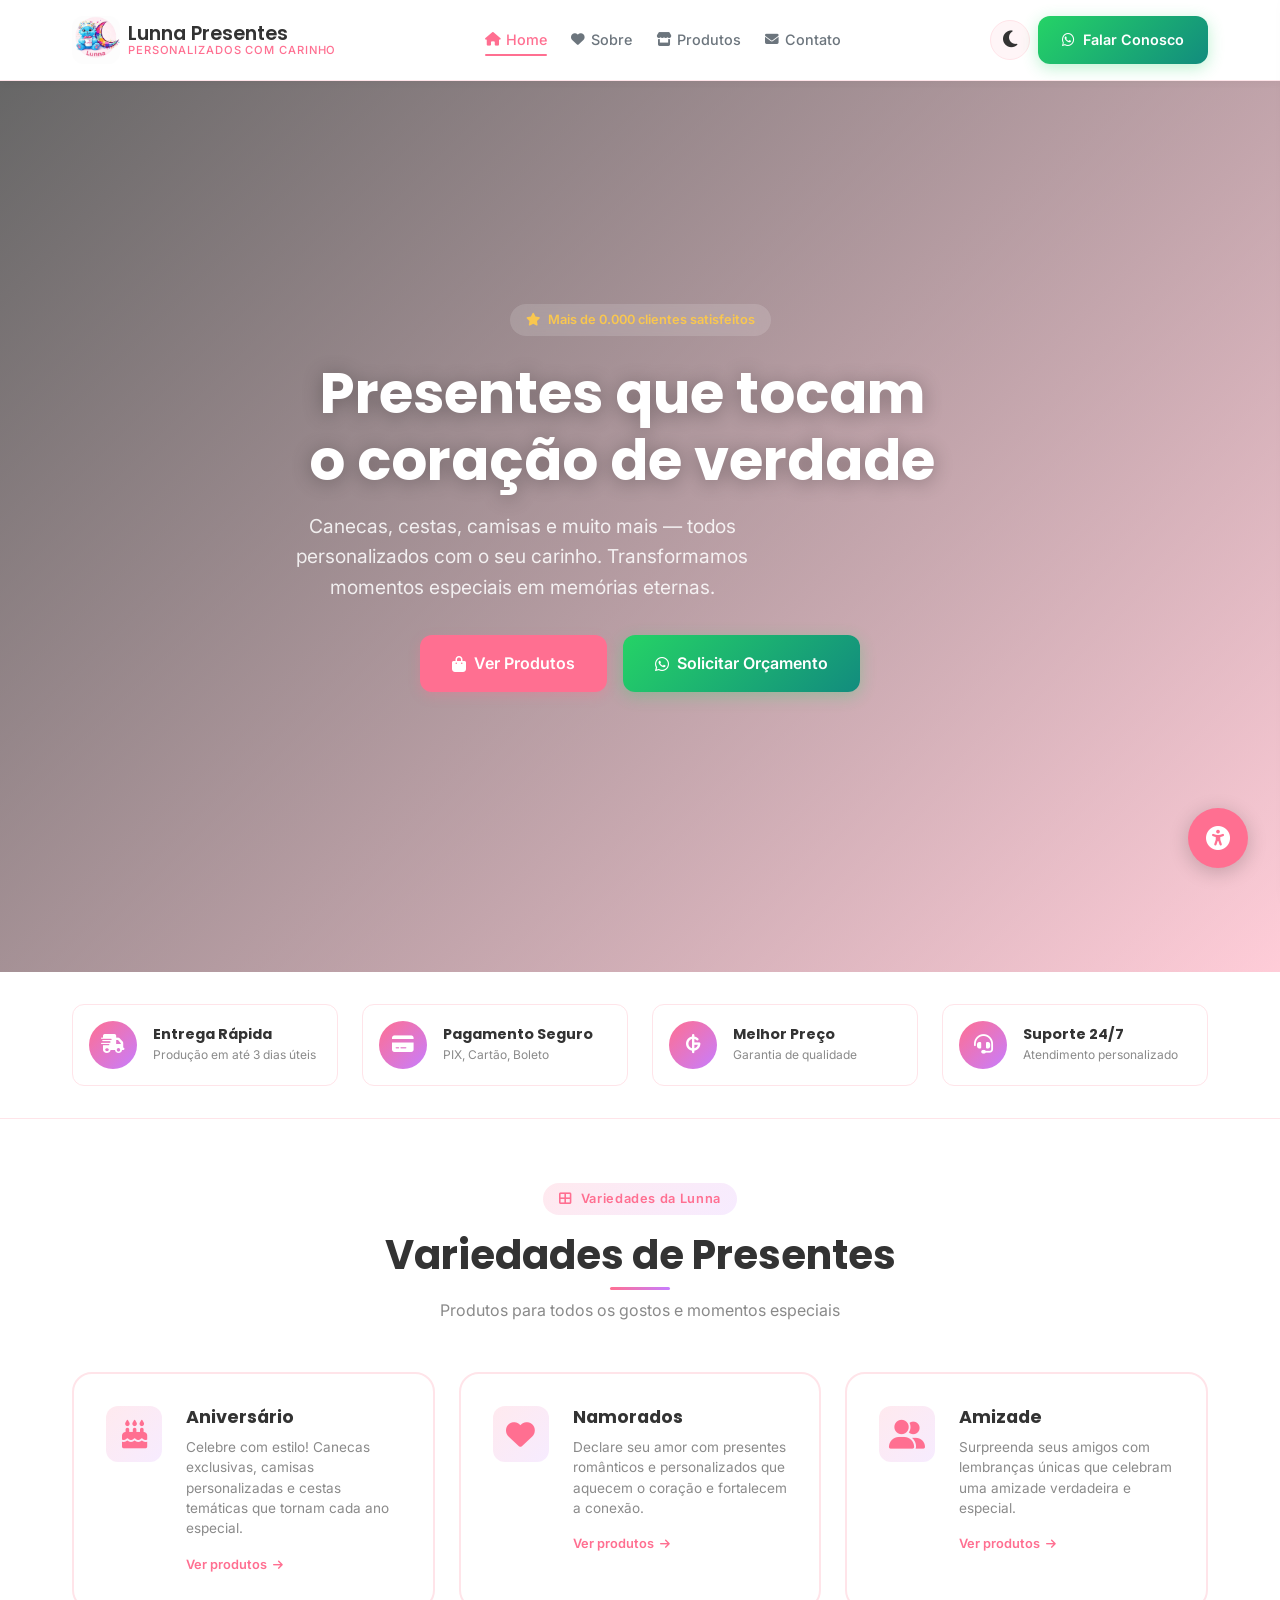
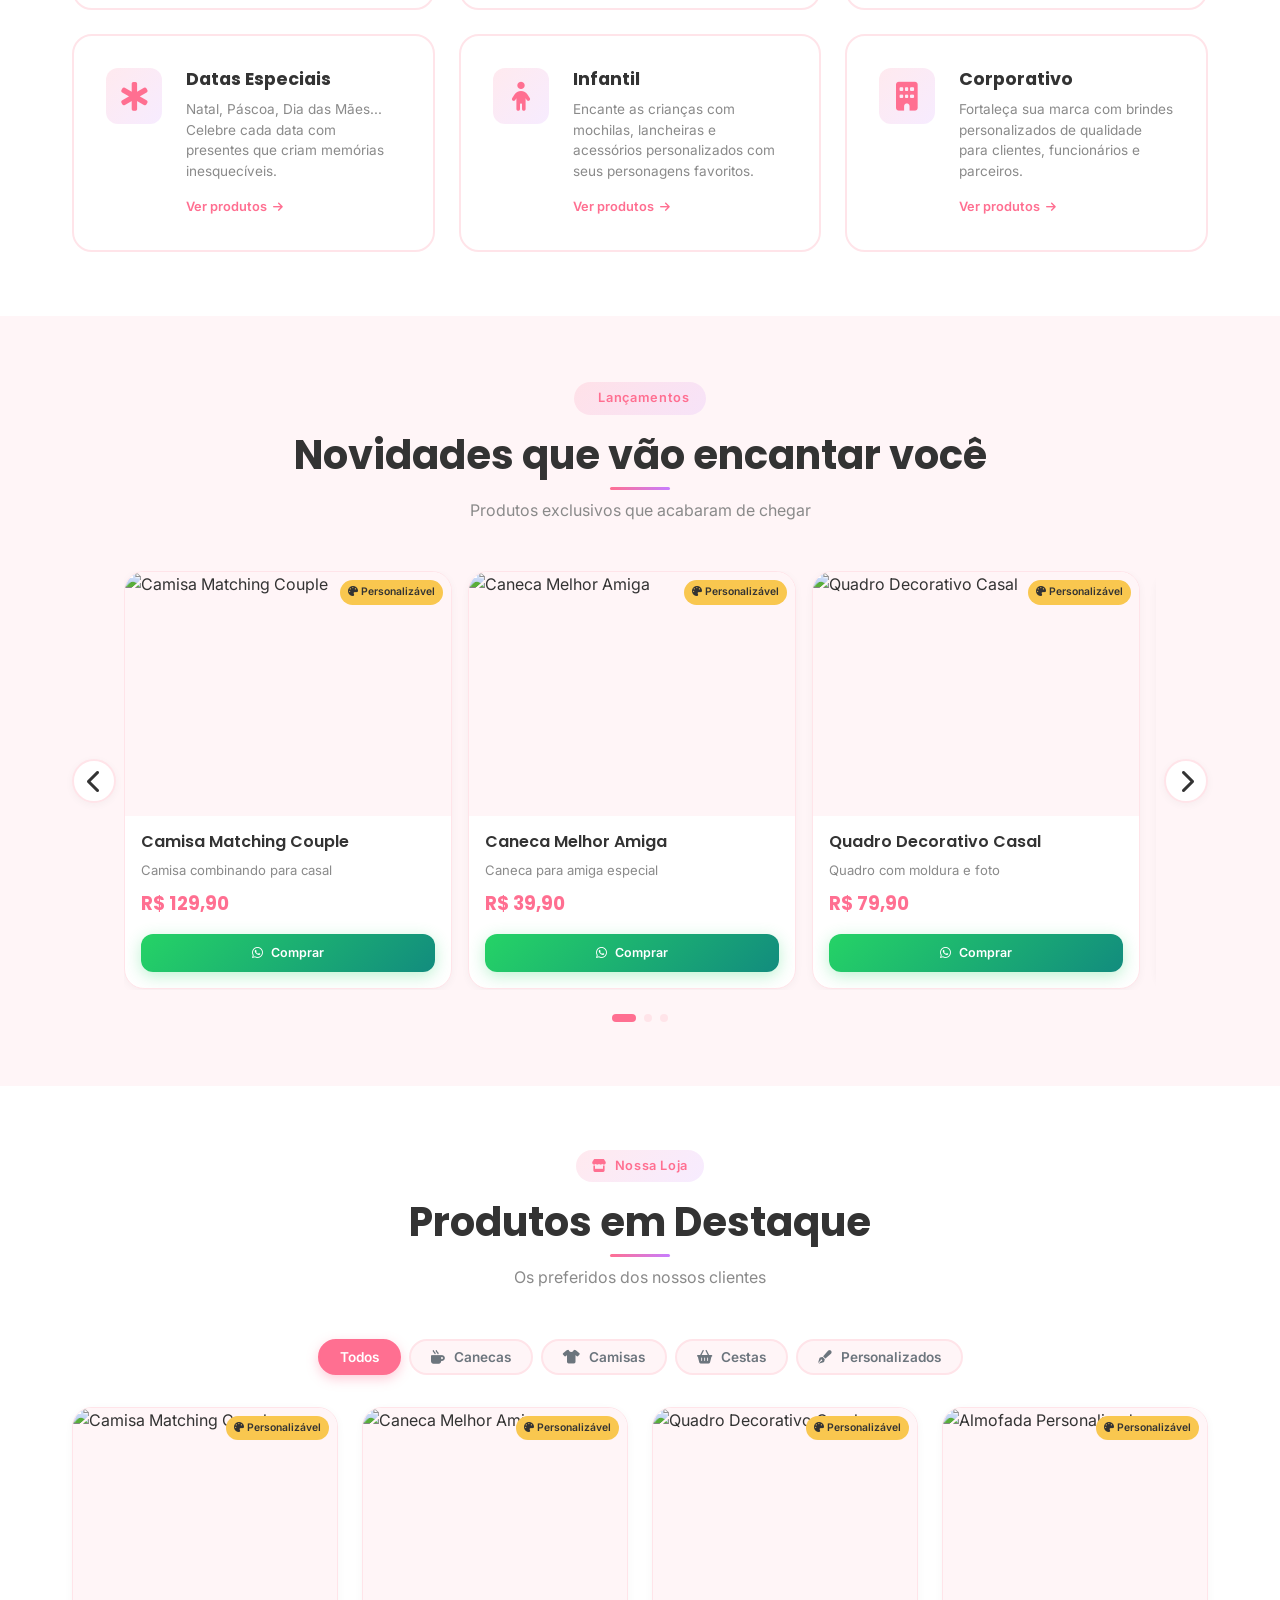
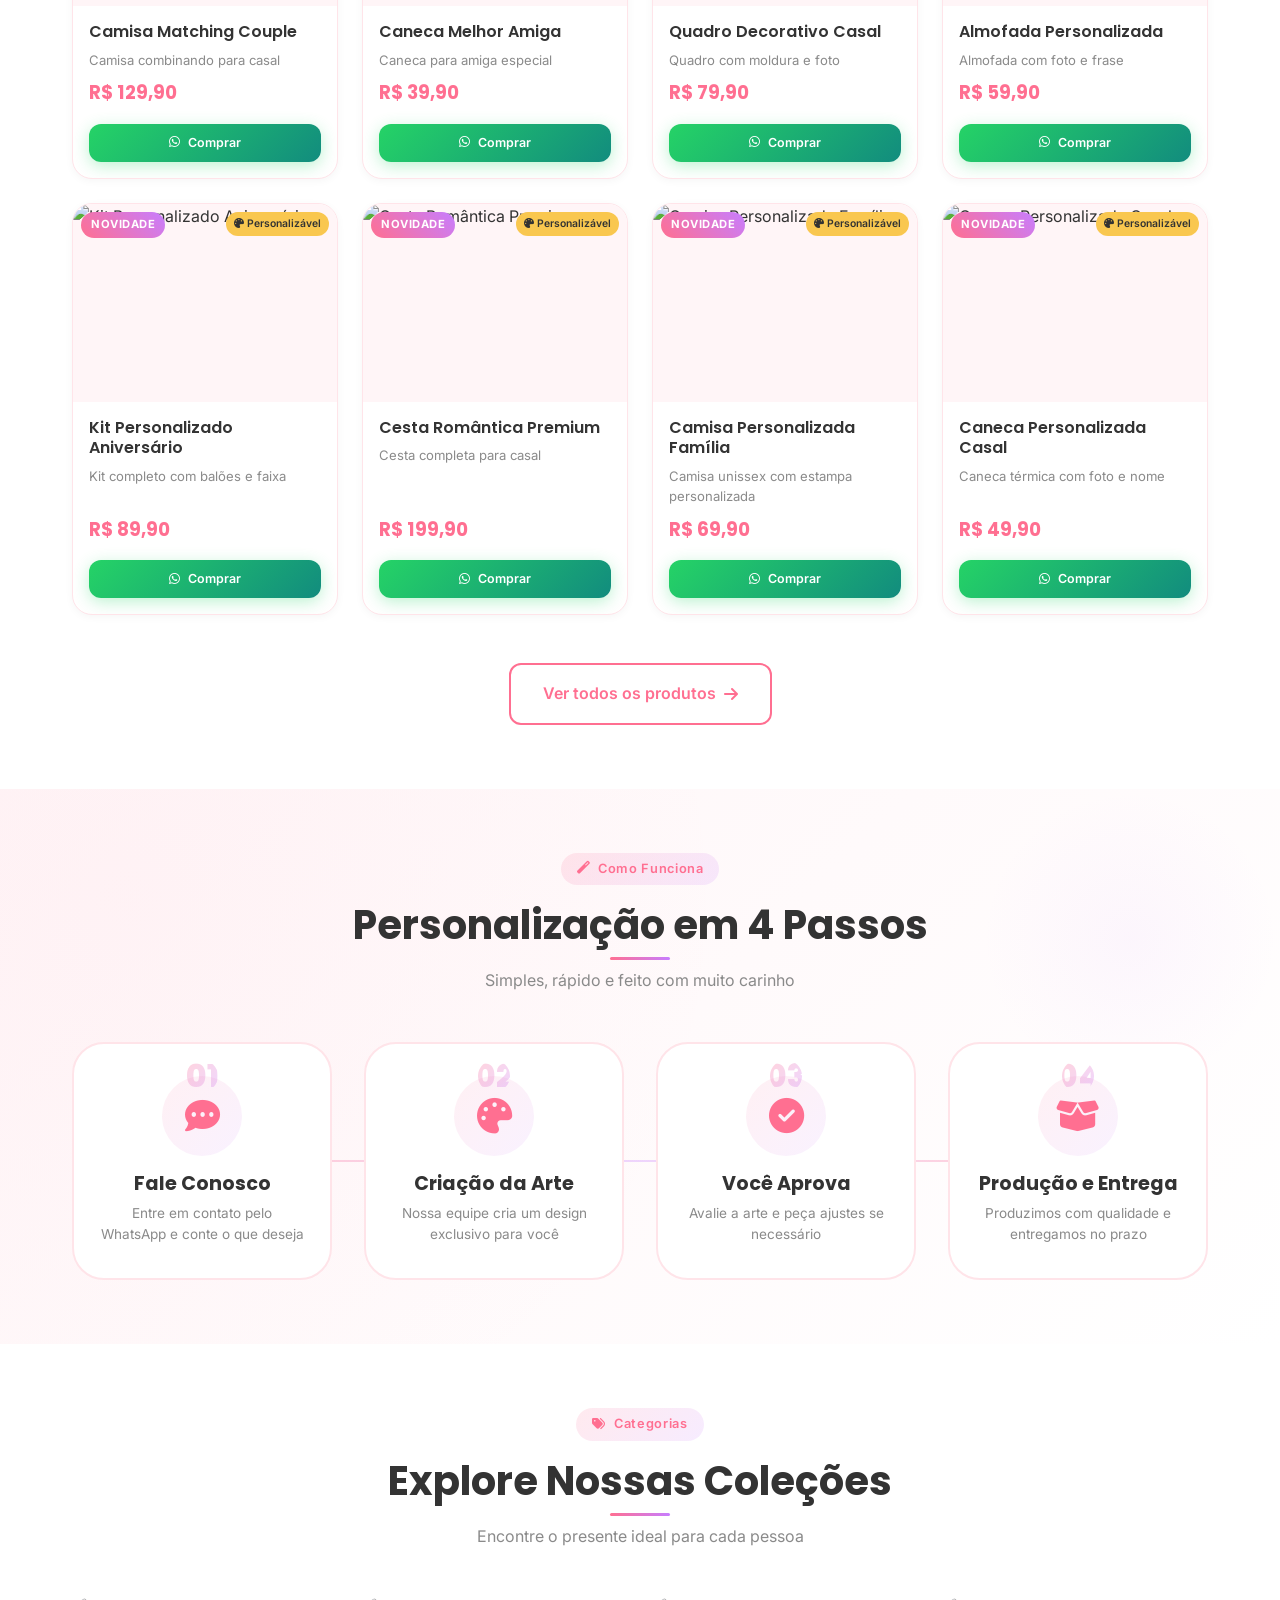
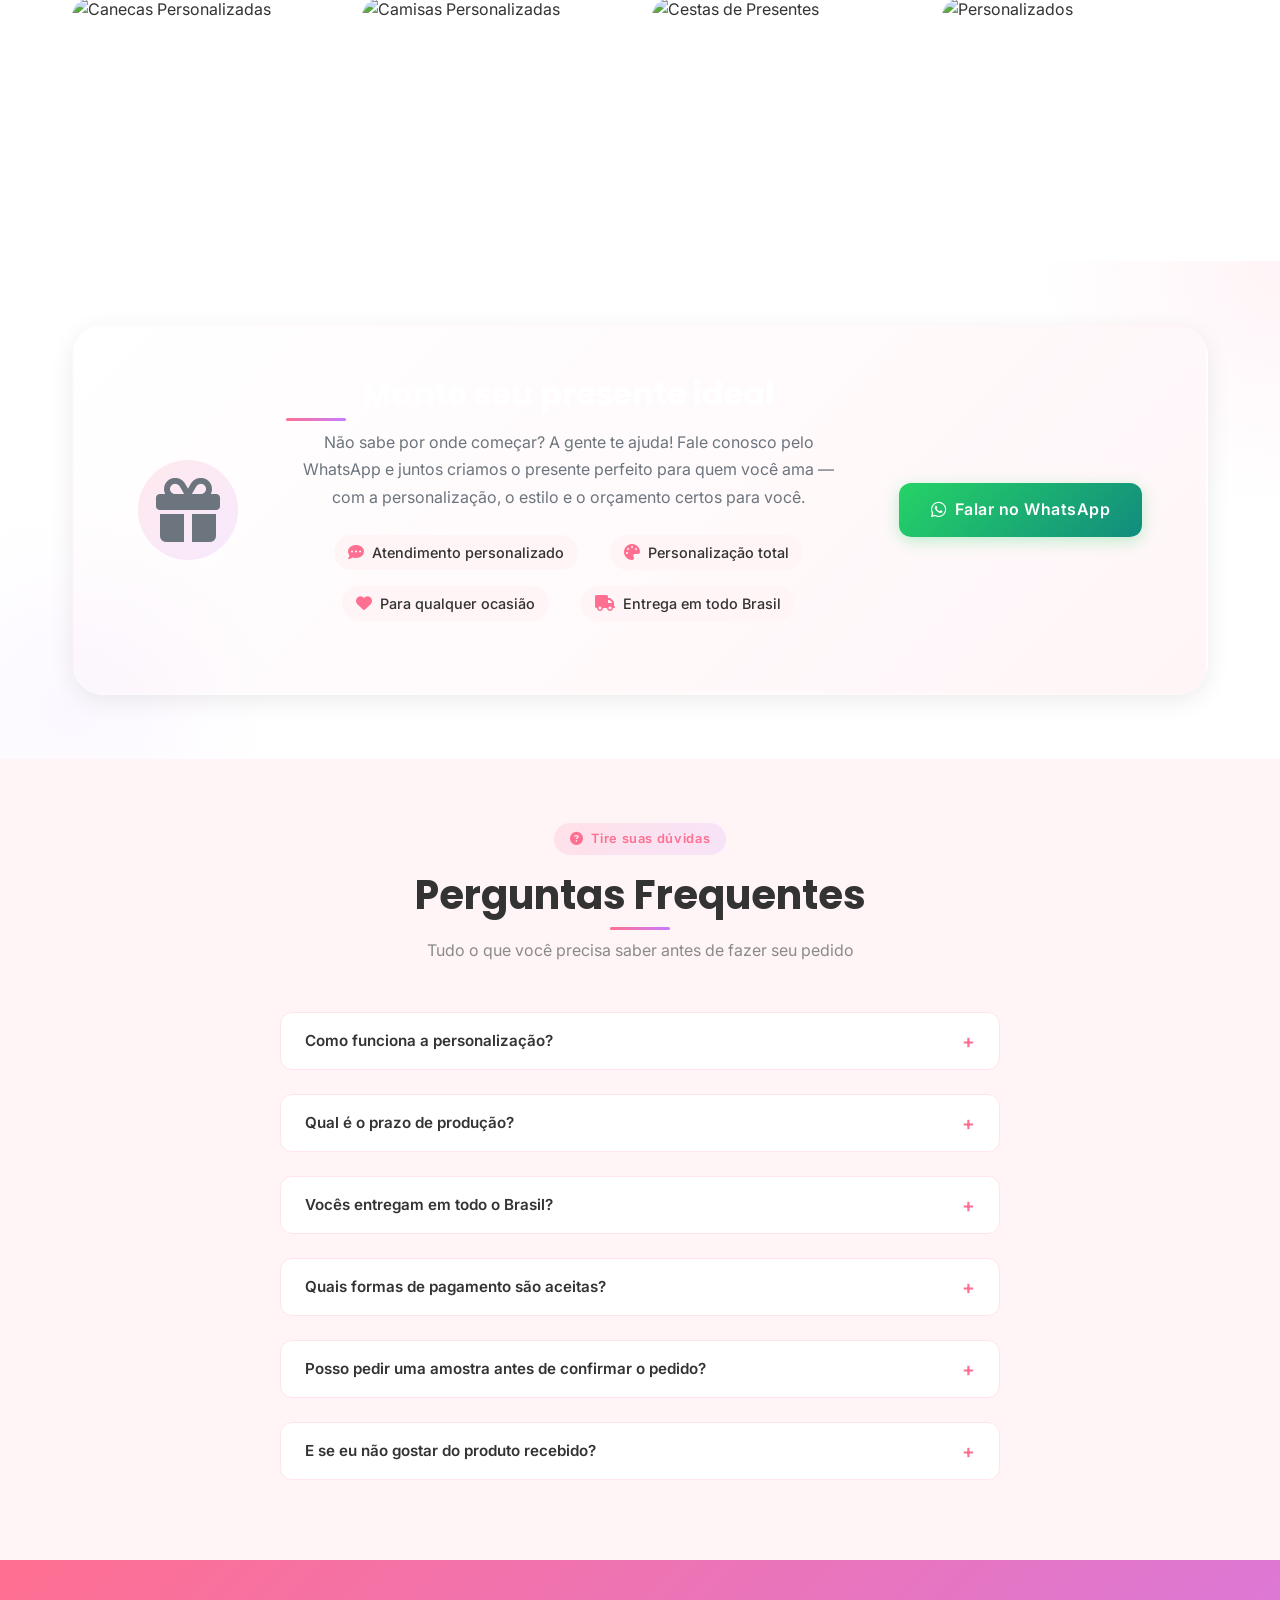
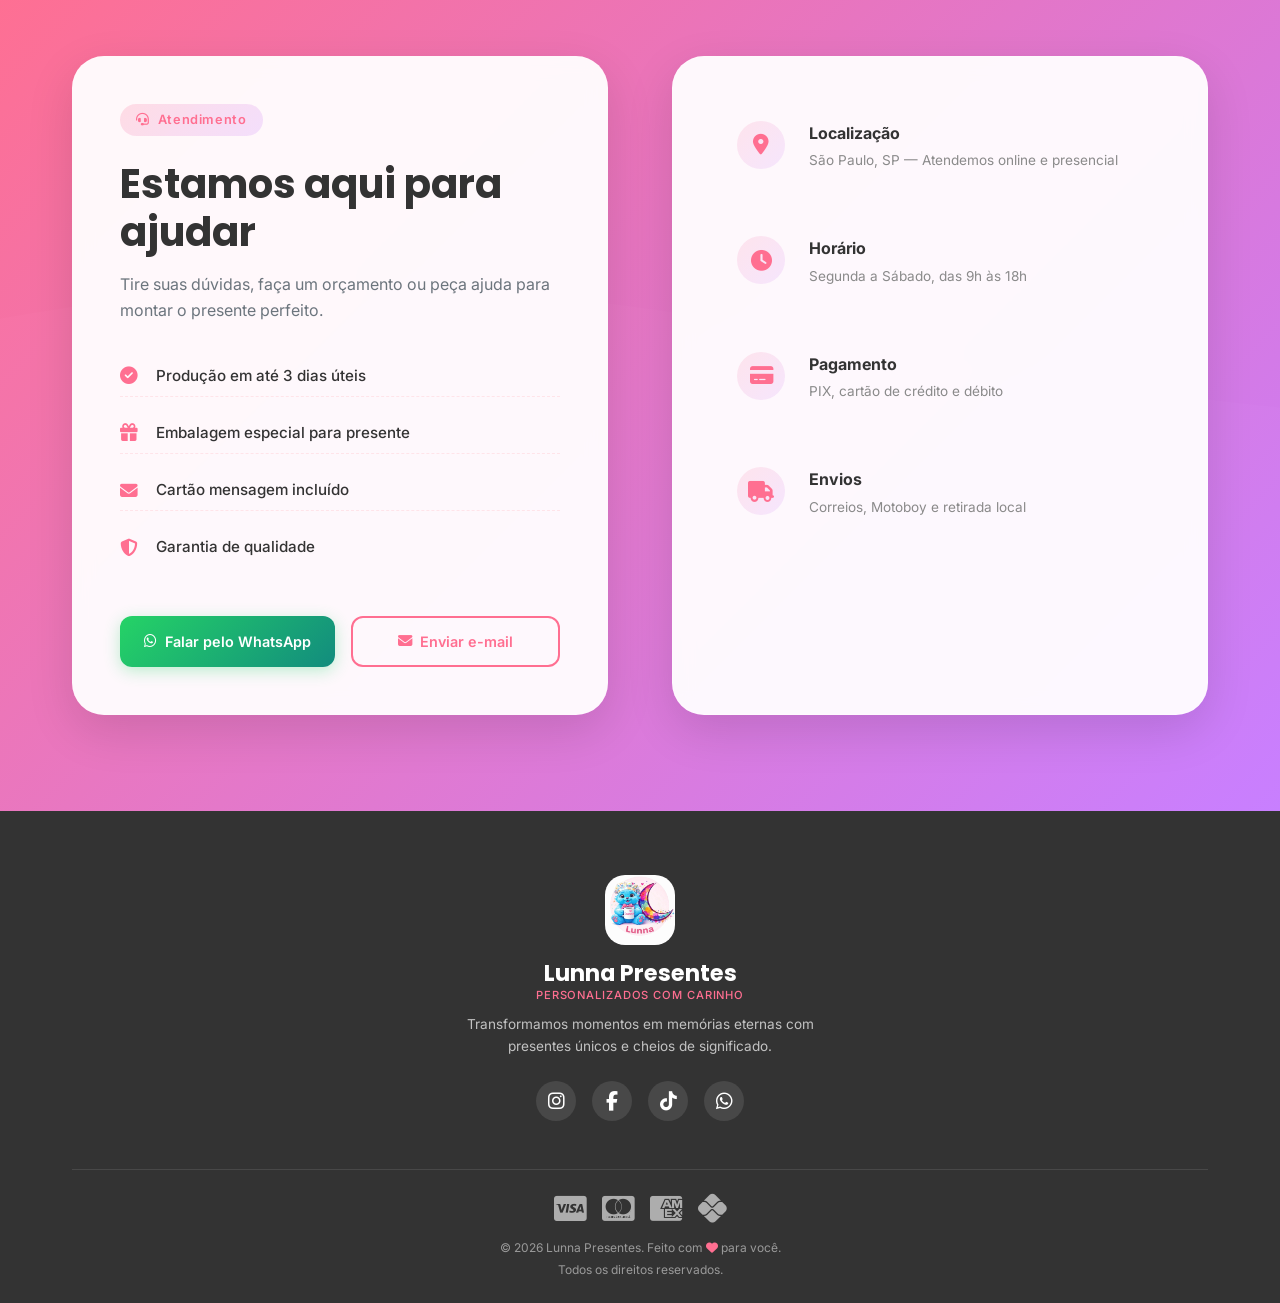
==== index.html @ 96bfe600 "Add files via upload" ====
<!DOCTYPE html>
<html lang="pt-BR">

<head>
  <meta charset="UTF-8" />
  <meta name="viewport" content="width=device-width, initial-scale=1.0" />
  <meta name="description"
    content="Lunna Presentes — Presentes personalizados únicos e especiais para cada momento da sua vida." />
  <meta name="keywords"
    content="presentes personalizados, canecas personalizadas, cestas de presentes, lembrancinhas" />
  <meta name="author" content="Lunna Presentes" />
  <title>Início | Lunna Presentes</title>

  <!-- Font Awesome -->
  <link rel="stylesheet" href="https://cdnjs.cloudflare.com/ajax/libs/font-awesome/6.5.1/css/all.min.css" />

  <!-- Google Fonts -->
  <link
    href="https://fonts.googleapis.com/css2?family=Inter:opsz,wght@14..32,300..700&family=Poppins:wght@400;500;600;700;800&family=Quicksand:wght@400;500;600;700&display=swap"
    rel="stylesheet" />

  <!-- CSS -->
  <link rel="stylesheet" href="index.css" />
  <link rel="stylesheet" href="themes/themes.css">
  <link rel="stylesheet" href="pages/home/home.css" />

  <!-- JavaScript -->
  <script src="index.js" defer></script>
  <script src="themes/themes.js" defer></script>
  <script src="data/novidades.data.js" defer></script>
  <script src="data/produtos.data.js" defer></script>
  <script src="data/configs.data.js" defer></script>
  <script src="pages/home/home.js" defer></script>

  <!-- Sistema de Acessibilidade -->
  <script src="accessibility/accessibility.js"></script>
  <link rel="stylesheet" href="accessibility/accessibility.css">

  <!-- Favicon -->
  <link rel="icon" type="image/png" href="assets/images/logo-lunna-presentes.jpg" />
</head>

<body>
  <!-- HEADER -->
  <header class="site-header" role="banner">
    <div class="header-inner">
      <a href="index.html" class="header-logo" aria-label="Lunna Presentes — página inicial">
        <div class="logo-icon" aria-hidden="true">
          <img src="assets/images/logo-lunna-presentes.jpg" alt="Lunna Presentes Logo" class="logo-img" />
        </div>
        <div class="logo-text">
          Lunna Presentes
          <span>Personalizados com carinho</span>
        </div>
      </a>

      <nav class="header-nav" role="navigation" aria-label="Menu principal">
        <a href="index.html" class="active"><i class="fas fa-home"></i> Home</a>
        <a href="pages/about/about.html"><i class="fas fa-heart"></i> Sobre</a>
        <a href="pages/products/products.html"><i class="fas fa-store"></i> Produtos</a>
        <a href="pages/contact/contact.html"><i class="fas fa-envelope"></i> Contato</a>
      </nav>

      <div class="header-actions">
        <button class="theme-toggle" aria-label="Ativar modo escuro">
          <i class="fas fa-moon"></i>
        </button>
        <a href="#" id="header-whatsapp" class="btn btn-whatsapp header-cta" target="_blank" rel="noopener"
          aria-label="Solicitar orçamento pelo WhatsApp">
          <i class="fab fa-whatsapp"></i> Falar Conosco
        </a>
        <button class="hamburger" aria-label="Abrir menu" aria-expanded="false" aria-controls="mobile-menu">
          <span></span><span></span><span></span>
        </button>
      </div>
    </div>
  </header>

  <!-- Menu mobile -->
  <nav class="mobile-menu" id="mobile-menu" aria-label="Menu mobile" role="navigation">
    <a href="index.html" data-nav><i class="fas fa-home"></i> Home</a>
    <a href="pages/about/about.html" data-nav><i class="fas fa-heart"></i> Sobre</a>
    <a href="pages/products/products.html" data-nav><i class="fas fa-store"></i> Produtos</a>
    <a href="#contato" data-nav><i class="fas fa-envelope"></i> Contato</a>
    <div class="mobile-cta">
      <a href="#" id="mobile-whatsapp" class="btn btn-whatsapp" target="_blank" rel="noopener">
        <i class="fab fa-whatsapp"></i> Solicitar Orçamento
      </a>
    </div>
  </nav>

  <div class="header-spacer"></div>

  <main>
    <!-- HERO SECTION -->
    <section class="hero" aria-label="Seção principal">
      <div class="hero-bg" aria-hidden="true"></div>
      <div class="hero-overlay" aria-hidden="true"></div>
      <div class="container hero-content">
        <div class="hero-badge animate-fadeInUp">
          <i class="fas fa-star"></i> Mais de 0.000 clientes satisfeitos
        </div>
        <h1 class="animate-fadeInUp" style="animation-delay:.15s">
          Presentes que tocam<br />o coração de verdade
        </h1>
        <p class="hero-sub animate-fadeInUp" style="animation-delay:.3s">
          Canecas, cestas, camisas e muito mais — todos personalizados com o seu carinho.
          Transformamos momentos especiais em memórias eternas.
        </p>
        <div class="hero-btns animate-fadeInUp" style="animation-delay:.45s">
          <a href="pages/products/products.html" class="btn btn-primary btn-lg" aria-label="Ver todos os produtos">
            <i class="fas fa-shopping-bag"></i> Ver Produtos
          </a>
          <a href="#" id="hero-whatsapp" class="btn btn-whatsapp btn-lg" target="_blank" rel="noopener"
            aria-label="Falar pelo WhatsApp">
            <i class="fab fa-whatsapp"></i> Solicitar Orçamento
          </a>
        </div>
    </section>

    <!-- SEÇÃO DE "DIFERENCIAIS" -->
    <section class="section-diferenciais" aria-labelledby="diferenciais-title">
      <div class="container">
        <div class="diferenciais-grid">
          <div class="diferencial-card reveal">
            <div class="diferencial-icon">
              <i class="fas fa-truck-fast"></i>
            </div>
            <div>
              <h3>Entrega Rápida</h3>
              <p>Produção em até 3 dias úteis</p>
            </div>
          </div>
          <div class="diferencial-card reveal">
            <div class="diferencial-icon">
              <i class="fas fa-credit-card"></i>
            </div>
            <div>
              <h3>Pagamento Seguro</h3>
              <p>PIX, Cartão, Boleto</p>
            </div>
          </div>
          <div class="diferencial-card reveal">
            <div class="diferencial-icon">
              <i class="fas fa-guarani-sign"></i>
            </div>
            <div>
              <h3>Melhor Preço</h3>
              <p>Garantia de qualidade</p>
            </div>
          </div>
          <div class="diferencial-card reveal">
            <div class="diferencial-icon">
              <i class="fas fa-headset"></i>
            </div>
            <div>
              <h3>Suporte 24/7</h3>
              <p>Atendimento personalizado</p>
            </div>
          </div>
        </div>
      </div>
    </section>

    <!-- SEÇÃO DE "VARIEDADES" -->
    <section class="section-variedades" aria-labelledby="variedades-title">
      <div class="container">
        <div class="section-header reveal">
          <span class="section-badge"><i class="fas fa-th-large"></i> Variedades da Lunna</span>
          <h2 class="section-title" id="variedades-title">Variedades de Presentes</h2>
          <p class="section-subtitle">Produtos para todos os gostos e momentos especiais</p>
        </div>

        <div class="variedades-grid reveal">
          <a href="pages/products/products.html?cat=aniversario" class="variedade-card"
            aria-label="Presentes de Aniversário">
            <div class="variedade-icon"><i class="fas fa-birthday-cake"></i></div>
            <div class="variedade-content">
              <h3 class="variedade-title">Aniversário</h3>
              <p class="variedade-desc">Celebre com estilo! Canecas exclusivas, camisas personalizadas e cestas
                temáticas que tornam cada ano especial.</p>
              <span class="variedade-link">Ver produtos <i class="fas fa-arrow-right"></i></span>
            </div>
          </a>

          <a href="pages/products/products.html?cat=namorados" class="variedade-card" aria-label="Dia dos Namorados">
            <div class="variedade-icon"><i class="fas fa-heart"></i></div>
            <div class="variedade-content">
              <h3 class="variedade-title">Namorados</h3>
              <p class="variedade-desc">Declare seu amor com presentes românticos e personalizados que aquecem o coração
                e fortalecem a conexão.</p>
              <span class="variedade-link">Ver produtos <i class="fas fa-arrow-right"></i></span>
            </div>
          </a>

          <a href="pages/products/products.html?cat=amizade" class="variedade-card" aria-label="Presentes para Amizade">
            <div class="variedade-icon"><i class="fas fa-user-friends"></i></div>
            <div class="variedade-content">
              <h3 class="variedade-title">Amizade</h3>
              <p class="variedade-desc">Surpreenda seus amigos com lembranças únicas que celebram uma amizade verdadeira
                e especial.</p>
              <span class="variedade-link">Ver produtos <i class="fas fa-arrow-right"></i></span>
            </div>
          </a>

          <a href="pages/products/products.html?cat=datas" class="variedade-card" aria-label="Datas Especiais">
            <div class="variedade-icon"><i class="fas fa-star-of-life"></i></div>
            <div class="variedade-content">
              <h3 class="variedade-title">Datas Especiais</h3>
              <p class="variedade-desc">Natal, Páscoa, Dia das Mães... Celebre cada data com presentes que criam
                memórias inesquecíveis.</p>
              <span class="variedade-link">Ver produtos <i class="fas fa-arrow-right"></i></span>
            </div>
          </a>

          <a href="pages/products/products.html?cat=infantil" class="variedade-card" aria-label="Presentes Infantis">
            <div class="variedade-icon"><i class="fas fa-child"></i></div>
            <div class="variedade-content">
              <h3 class="variedade-title">Infantil</h3>
              <p class="variedade-desc">Encante as crianças com mochilas, lancheiras e acessórios personalizados com
                seus personagens favoritos.</p>
              <span class="variedade-link">Ver produtos <i class="fas fa-arrow-right"></i></span>
            </div>
          </a>

          <a href="pages/products/products.html?cat=empresarial" class="variedade-card"
            aria-label="Presentes Corporativos">
            <div class="variedade-icon"><i class="fas fa-building"></i></div>
            <div class="variedade-content">
              <h3 class="variedade-title">Corporativo</h3>
              <p class="variedade-desc">Fortaleça sua marca com brindes personalizados de qualidade para clientes,
                funcionários e parceiros.</p>
              <span class="variedade-link">Ver produtos <i class="fas fa-arrow-right"></i></span>
            </div>
          </a>
        </div>
      </div>
    </section>

    <!-- SEÇÃO DE "NOVIDADES" -->
    <section class="section-novidades" aria-labelledby="novidades-title">
      <div class="container">
        <div class="section-header reveal">
          <span class="section-badge"><i class="fas fa-sparkle"></i> Lançamentos</span>
          <h2 class="section-title" id="novidades-title">Novidades que vão encantar você</h2>
          <p class="section-subtitle">Produtos exclusivos que acabaram de chegar</p>
        </div>

        <div class="carousel-wrapper" role="region" aria-label="Carrossel de novidades">
          <button class="carousel-btn carousel-prev" id="carousel-prev" aria-label="Produto anterior">
            <i class="fas fa-chevron-left"></i>
          </button>
          <div class="carousel-track-wrapper">
            <div class="carousel-track" id="carousel-track" role="list"></div>
          </div>
          <button class="carousel-btn carousel-next" id="carousel-next" aria-label="Próximo produto">
            <i class="fas fa-chevron-right"></i>
          </button>
        </div>

        <div class="carousel-dots" id="carousel-dots" role="tablist" aria-label="Indicadores do carrossel"></div>
      </div>
    </section>

    <!-- SEÇÃO DE "VITRINE" -->
    <section class="section-vitrine" id="vitrine" aria-labelledby="vitrine-title">
      <div class="container">
        <div class="section-header reveal">
          <span class="section-badge"><i class="fas fa-store"></i> Nossa Loja</span>
          <h2 class="section-title" id="vitrine-title">Produtos em Destaque</h2>
          <p class="section-subtitle">Os preferidos dos nossos clientes</p>
        </div>

        <div class="vitrine-filters reveal" role="group" aria-label="Filtrar por categoria">
          <button class="filter-btn active" data-category="all">Todos</button>
          <button class="filter-btn" data-category="canecas"><i class="fas fa-mug-hot"></i> Canecas</button>
          <button class="filter-btn" data-category="camisas"><i class="fas fa-tshirt"></i> Camisas</button>
          <button class="filter-btn" data-category="cestas"><i class="fas fa-basket-shopping"></i> Cestas</button>
          <button class="filter-btn" data-category="personalizados"><i class="fas fa-pen-fancy"></i>
            Personalizados</button>
        </div>

        <div class="products-grid" id="vitrine-grid" aria-live="polite" aria-label="Produtos"></div>

        <div class="vitrine-cta reveal">
          <a href="pages/products/products.html" class="btn btn-outline btn-lg">
            Ver todos os produtos <i class="fas fa-arrow-right"></i>
          </a>
        </div>
      </div>
    </section>

    <!-- SEÇÃO DE "PROCESSO DE PERSONALIZAÇÃO" -->
    <section class="section-processo" aria-labelledby="processo-title">
      <div class="container">
        <div class="section-header reveal">
          <span class="section-badge"><i class="fas fa-magic"></i> Como Funciona</span>
          <h2 class="section-title" id="processo-title">Personalização em 4 Passos</h2>
          <p class="section-subtitle">Simples, rápido e feito com muito carinho</p>
        </div>

        <div class="processo-grid">
          <div class="processo-card reveal">
            <div class="processo-number">01</div>
            <div class="processo-icon"><i class="fas fa-comment-dots"></i></div>
            <h3>Fale Conosco</h3>
            <p>Entre em contato pelo WhatsApp e conte o que deseja</p>
          </div>
          <div class="processo-card reveal">
            <div class="processo-number">02</div>
            <div class="processo-icon"><i class="fas fa-palette"></i></div>
            <h3>Criação da Arte</h3>
            <p>Nossa equipe cria um design exclusivo para você</p>
          </div>
          <div class="processo-card reveal">
            <div class="processo-number">03</div>
            <div class="processo-icon"><i class="fas fa-check-circle"></i></div>
            <h3>Você Aprova</h3>
            <p>Avalie a arte e peça ajustes se necessário</p>
          </div>
          <div class="processo-card reveal">
            <div class="processo-number">04</div>
            <div class="processo-icon"><i class="fas fa-box-open"></i></div>
            <h3>Produção e Entrega</h3>
            <p>Produzimos com qualidade e entregamos no prazo</p>
          </div>
        </div>
      </div>
    </section>

    <!-- SEÇÃO DE "NOSSAS COLEÇÕES" -->
    <section class="section-categorias" aria-labelledby="categorias-title">
      <div class="container">
        <div class="section-header">
          <span class="section-badge"><i class="fas fa-tags"></i> Categorias</span>
          <h2 class="section-title" id="categorias-title">Explore Nossas Coleções</h2>
          <p class="section-subtitle">Encontre o presente ideal para cada pessoa</p>
        </div>

        <div class="categorias-grid">
          <div class="categoria-card" data-category="canecas">
            <div class="categoria-image">
              <img src="https://images.unsplash.com/photo-1514228742587-6b1558fcca3d?w=400&q=80"
                alt="Canecas Personalizadas" loading="lazy" />
            </div>
            <div class="categoria-overlay">
              <i class="fas fa-mug-hot"></i>
              <h3>Canecas</h3>
              <a href="pages/products/products.html?cat=canecas" class="btn btn-sm btn-outline">Ver Coleção</a>
            </div>
          </div>

          <div class="categoria-card" data-category="camisas">
            <div class="categoria-image">
              <img src="https://images.unsplash.com/photo-1620799140408-edc6dcb6d633?w=400&q=80"
                alt="Camisas Personalizadas" loading="lazy" />
            </div>
            <div class="categoria-overlay">
              <i class="fas fa-tshirt"></i>
              <h3>Camisas</h3>
              <a href="pages/products/products.html?cat=camisas" class="btn btn-sm btn-outline">Ver Coleção</a>
            </div>
          </div>

          <div class="categoria-card" data-category="cestas">
            <div class="categoria-image">
              <img src="https://images.unsplash.com/photo-1549465220-1a8b9238cd48?w=400&q=80" alt="Cestas de Presentes"
                loading="lazy" />
            </div>
            <div class="categoria-overlay">
              <i class="fas fa-basket-shopping"></i>
              <h3>Cestas</h3>
              <a href="pages/products/products.html?cat=cestas" class="btn btn-sm btn-outline">Ver Coleção</a>
            </div>
          </div>

          <div class="categoria-card" data-category="personalizados">
            <div class="categoria-image">
              <img src="https://images.unsplash.com/photo-1606787366850-de6330128bfc?w=400&q=80" alt="Personalizados"
                loading="lazy" />
            </div>
            <div class="categoria-overlay">
              <i class="fas fa-pen-fancy"></i>
              <h3>Personalizados</h3>
              <a href="pages/products/products.html?cat=personalizados" class="btn btn-sm btn-outline">Ver Coleção</a>
            </div>
          </div>
        </div>
      </div>
    </section>

    <!-- SEÇÃO "MONTE SEU PRESENTE" -->
    <section class="section-monte" aria-labelledby="monte-title">
      <div class="container">
        <div class="monte-box reveal">
          <div class="monte-icon" aria-hidden="true">
            <i class="fas fa-gift"></i>
          </div>
          <div class="monte-text">
            <h2 id="monte-title">Monte seu presente ideal</h2>
            <p>Não sabe por onde começar? A gente te ajuda! Fale conosco pelo WhatsApp e juntos criamos o presente
              perfeito para quem você ama — com a personalização, o estilo e o orçamento certos para você.</p>
            <ul class="monte-lista">
              <li><i class="fas fa-comment-dots"></i> Atendimento personalizado</li>
              <li><i class="fas fa-palette"></i> Personalização total</li>
              <li><i class="fas fa-heart"></i> Para qualquer ocasião</li>
              <li><i class="fas fa-truck"></i> Entrega em todo Brasil</li>
            </ul>
          </div>
          <a href="#" id="monte-whatsapp" class="btn btn-whatsapp btn-lg" target="_blank" rel="noopener"
            aria-label="Montar presente pelo WhatsApp">
            <i class="fab fa-whatsapp"></i> Falar no WhatsApp
          </a>
        </div>
      </div>
    </section>

    <!-- SEÇÃO DE "FAQ" -->
    <section class="section-faq" aria-labelledby="faq-title">
      <div class="container">
        <div class="section-header reveal">
          <span class="section-badge"><i class="fas fa-question-circle"></i> Tire suas dúvidas</span>
          <h2 class="section-title" id="faq-title">Perguntas Frequentes</h2>
          <p class="section-subtitle">Tudo o que você precisa saber antes de fazer seu pedido</p>
        </div>

        <div class="faq-list reveal" id="faq-list" role="list"></div>
      </div>
    </section>

    <!-- SEÇÃO DE "CONTATO" -->
    <section class="section-contato" id="contato" aria-labelledby="contato-title">
      <div class="container">
        <div class="contato-grid">
          <div class="contato-info reveal">
            <span class="section-badge"><i class="fas fa-headset"></i> Atendimento</span>
            <h2 id="contato-title">Estamos aqui para ajudar</h2>
            <p>Tire suas dúvidas, faça um orçamento ou peça ajuda para montar o presente perfeito.</p>
            <ul class="contato-list">
              <li><i class="fas fa-check-circle"></i> Produção em até 3 dias úteis</li>
              <li><i class="fas fa-gift"></i> Embalagem especial para presente</li>
              <li><i class="fas fa-envelope"></i> Cartão mensagem incluído</li>
              <li><i class="fas fa-shield-alt"></i> Garantia de qualidade</li>
            </ul>
            <div class="contato-actions">
              <a href="#" id="contato-whatsapp" class="btn btn-whatsapp" target="_blank" rel="noopener"
                aria-label="Falar pelo WhatsApp">
                <i class="fab fa-whatsapp"></i> Falar pelo WhatsApp
              </a>
              <a href="#" class="btn btn-outline">
                <i class="fas fa-envelope"></i> Enviar e-mail
              </a>
            </div>
          </div>
          <div class="contato-card reveal">
            <div class="contato-destaques">
              <div class="destaque-item">
                <span class="destaque-icon" aria-hidden="true"><i class="fas fa-map-marker-alt"></i></span>
                <div>
                  <strong>Localização</strong>
                  <p>São Paulo, SP — Atendemos online e presencial</p>
                </div>
              </div>
              <div class="destaque-item">
                <span class="destaque-icon" aria-hidden="true"><i class="fas fa-clock"></i></span>
                <div>
                  <strong>Horário</strong>
                  <p>Segunda a Sábado, das 9h às 18h</p>
                </div>
              </div>
              <div class="destaque-item">
                <span class="destaque-icon" aria-hidden="true"><i class="fas fa-credit-card"></i></span>
                <div>
                  <strong>Pagamento</strong>
                  <p>PIX, cartão de crédito e débito</p>
                </div>
              </div>
              <div class="destaque-item">
                <span class="destaque-icon" aria-hidden="true"><i class="fas fa-truck"></i></span>
                <div>
                  <strong>Envios</strong>
                  <p>Correios, Motoboy e retirada local</p>
                </div>
              </div>
            </div>
          </div>
        </div>
      </div>
    </section>

  </main>

  <!-- FOOTER -->
  <footer class="site-footer" role="contentinfo">
    <div class="container">
      <div class="footer-grid">
        <div class="footer-brand">
          <div class="logo-text" style="margin-bottom: 12px;">
            <div class="footer-logo">
              <img src="assets/images/logo-lunna-presentes.jpg" alt="Lunna Presentes" class="logo-img" />
            </div>
            Lunna Presentes
            <span>Personalizados com carinho</span>
          </div>
          <p>Transformamos momentos em memórias eternas com presentes únicos e cheios de significado.</p>
          <div class="footer-social">
            <a href="#" class="social-btn" aria-label="Instagram"><i class="fab fa-instagram"></i></a>
            <a href="#" class="social-btn" aria-label="Facebook"><i class="fab fa-facebook-f"></i></a>
            <a href="#" class="social-btn" aria-label="TikTok"><i class="fab fa-tiktok"></i></a>
            <a href="#" id="footer-whatsapp" class="social-btn" target="_blank" rel="noopener" aria-label="WhatsApp">
              <i class="fab fa-whatsapp"></i>
            </a>
          </div>
        </div>
      </div>

      <div class="footer-bottom">
        <div class="footer-payment">
          <i class="fab fa-cc-visa"></i>
          <i class="fab fa-cc-mastercard"></i>
          <i class="fab fa-cc-amex"></i>
          <i class="fab fa-pix"></i>
        </div>
        <div class="footer-copyright">
          <p>&copy; <span id="currentYear"></span> Lunna Presentes. Feito com <i class="fas fa-heart"></i> para você.
          </p>
          <p>Todos os direitos reservados.</p>
        </div>
      </div>
    </div>
  </footer>

  <!-- Botão de Acessibilidade -->
  <button id="accessibility-toggle" class="accessibility-toggle"
    aria-label="Abrir painel de configurações de acessibilidade" aria-expanded="false"
    aria-controls="accessibility-panel">
    <i class="fas fa-universal-access" aria-hidden="true"></i>
    <span class="sr-only">Acessibilidade</span>
  </button>

  <!-- Painel de Acessibilidade -->
  <aside id="accessibility-panel" class="accessibility-panel" aria-label="Painel de Configurações de Acessibilidade"
    aria-hidden="true" role="dialog">

    <div class="panel-header">
      <div class="panel-title">
        <i class="fas fa-universal-access" aria-hidden="true"></i>
        <h2>Acessibilidade</h2>
      </div>
      <button id="close-panel" class="close-panel" aria-label="Fechar painel">
        <i class="fas fa-times" aria-hidden="true"></i>
      </button>
    </div>

    <div class="panel-content">
      <!-- Seção: Tamanho da Fonte -->
      <section class="accessibility-section">
        <h3 class="section-title">
          <i class="fas fa-font" aria-hidden="true"></i>
          Tamanho da Fonte
        </h3>
        <div class="font-controls">
          <button id="decrease-font" class="accessibility-btn" aria-label="Diminuir fonte">
            <i class="fas fa-minus"></i><span>A-</span>
          </button>
          <div class="font-display" id="current-font-size">100%</div>
          <button id="increase-font" class="accessibility-btn" aria-label="Aumentar fonte">
            <i class="fas fa-plus"></i><span>A+</span>
          </button>
          <button id="reset-font" class="accessibility-btn reset-btn">
            <i class="fas fa-undo"></i><span>Padrão</span>
          </button>
        </div>
      </section>

      <!-- Seção: Contraste -->
      <section class="accessibility-section">
        <h3 class="section-title">
          <i class="fas fa-adjust"></i>
          Contraste
        </h3>
        <button id="toggle-contrast" class="accessibility-btn contrast-btn" aria-pressed="false">
          <i class="fas fa-circle"></i><span>Alto Contraste</span>
        </button>
      </section>

      <!-- Seção: Modo de Visão -->
      <section class="accessibility-section">
        <h3 class="section-title">
          <i class="fas fa-eye"></i>
          Modo de Visão
        </h3>
        <div class="vision-buttons">
          <button id="colorblind-mode" class="accessibility-btn vision-btn" aria-pressed="false">
            <i class="fas fa-eye"></i><span>Visão Normal</span>
          </button>
          <button id="reduced-motion" class="accessibility-btn vision-btn" aria-pressed="false">
            <i class="fas fa-running"></i><span>Reduzir Animações</span>
          </button>
        </div>
        <div class="vision-info" style="margin-top: 0.5rem; font-size: 0.8rem; color: var(--text-light);">
          <small>Clique para alternar entre modos: Normal → Deuteranopia → Protanopia → Tritanopia
            →
            Acromatopsia</small>
        </div>
      </section>

      <!-- Seção: Leitura -->
      <section class="accessibility-section">
        <h3 class="section-title">
          <i class="fas fa-book-reader"></i>
          Leitura
        </h3>
        <button id="highlight-links" class="accessibility-btn" aria-pressed="false">
          <i class="fas fa-link"></i><span>Destacar Links</span>
        </button>
      </section>

      <!-- Seção: Navegação -->
      <section class="accessibility-section">
        <h3 class="section-title">
          <i class="fas fa-mouse-pointer"></i>
          Navegação
        </h3>
        <button id="focus-helper" class="accessibility-btn" aria-pressed="false">
          <i class="fas fa-crosshairs"></i><span>Foco Aumentado</span>
        </button>
      </section>

      <!-- Seção: Ajuda -->
      <section class="accessibility-section">
        <h3 class="section-title">
          <i class="fas fa-life-ring"></i>
          Ajuda
        </h3>
        <button id="keyboard-shortcuts" class="accessibility-btn">
          <i class="fas fa-keyboard"></i><span>Atalhos</span>
        </button>
        <button id="reset-all" class="accessibility-btn reset-all-btn">
          <i class="fas fa-redo"></i><span>Restaurar Padrões</span>
        </button>
      </section>
    </div>

    <div class="panel-footer">
      <div class="status-indicator">
        <i class="fas fa-check-circle"></i>
        <span id="status-message">Configurações aplicadas</span>
      </div>
      <div class="panel-info">
        <small>Configurações salvas automaticamente</small>
      </div>
    </div>
  </aside>

  <!-- Overlay do Painel -->
  <div id="panel-overlay" class="panel-overlay" aria-hidden="true"></div>

  <!-- Modal de Atalhos -->
  <div id="shortcuts-modal" class="accessibility-modal" aria-hidden="true" role="dialog">
    <div class="modal-content">
      <div class="modal-header">
        <h3>Atalhos de Teclado</h3>
        <button id="close-shortcuts" class="close-modal" aria-label="Fechar">
          <i class="fas fa-times"></i>
        </button>
      </div>
      <div class="modal-body">
        <div class="shortcuts-list">
          <div class="shortcut-item"><kbd>Alt</kbd> + <kbd>A</kbd> <span>Abrir/Fechar
              painel</span>
          </div>
          <div class="shortcut-item"><kbd>Alt</kbd> + <kbd>+</kbd> <span>Aumentar fonte</span>
          </div>
          <div class="shortcut-item"><kbd>Alt</kbd> + <kbd>-</kbd> <span>Diminuir fonte</span>
          </div>
          <div class="shortcut-item"><kbd>Alt</kbd> + <kbd>C</kbd> <span>Alto contraste</span>
          </div>
          <div class="shortcut-item"><kbd>Alt</kbd> + <kbd>D</kbd> <span>Modo daltônico</span>
          </div>
          <div class="shortcut-item"><kbd>Alt</kbd> + <kbd>R</kbd> <span>Reduzir animações</span>
          </div>
          <div class="shortcut-item"><kbd>Tab</kbd> <span>Navegar entre elementos</span></div>
          <div class="shortcut-item"><kbd>Esc</kbd> <span>Fechar painéis</span></div>
        </div>
      </div>
    </div>
  </div>

</body>

</html>
---- index.css ----
/* ===== Fontes Google ===== */
@import url('https://fonts.googleapis.com/css2?family=Inter:opsz,wght@14..32,300..700&family=Poppins:wght@400;500;600;700;800&family=Quicksand:wght@400;500;600;700&display=swap');

/* ===== VARIÁVEIS GLOBAIS ===== */
:root {
  /* Cores principais */
  --primary: #ff6f91;
  --primary-dark: #e55a7a;
  --highlight: #c77dff;
  --accent: #ffd166;
  
  /* Tempo claro */
  --bg: #ffffff;
  --bg-soft: #f8f9fa;
  --bg-card: #ffffff;
  --text-dark: #1a1a2e;
  --text-light: #4a4a6a;
  --text-muted: #6c6c8a;
  --border: #e9ecef;
  
  /* Espaçamentos */
  --space-1: 0.5rem;
  --space-2: 1rem;
  --space-3: 1.5rem;
  --space-4: 2rem;
  --space-5: 3rem;
  --space-6: 4rem;
  --space-7: 5rem;
  
  /* Bordas */
  --radius-sm: 8px;
  --radius-md: 12px;
  --radius-lg: 16px;
  --radius-xl: 24px;
  --radius-full: 9999px;
  
  /* Sombras */
  --shadow-sm: 0 2px 8px rgba(0, 0, 0, 0.05);
  --shadow-md: 0 4px 16px rgba(0, 0, 0, 0.08);
  --shadow-lg: 0 8px 32px rgba(0, 0, 0, 0.12);
  
  /* Transições */
  --transition: 0.3s ease;
  
  /* Layout */
  --max-width: 1280px;
  
  /* Fontes */
  --font-body: 'Inter', sans-serif;
  --font-display: 'Poppins', sans-serif;
  --font-alt: 'Quicksand', sans-serif;
}

[data-theme="dark"] {
  --bg: #0f0f1a;
  --bg-soft: #1a1a2e;
  --bg-card: #1a1a2e;
  --text-dark: #ffffff;
  --text-light: #c4c4e0;
  --text-muted: #8a8aaa;
  --border: #2a2a3e;
}

/* ===== RESET E BASE ===== */
*, *::before, *::after {
  box-sizing: border-box;
  margin: 0;
  padding: 0;
}

html {
  scroll-behavior: smooth;
  font-size: 16px;
}

body {
  font-family: var(--font-body);
  background-color: var(--bg);
  color: var(--text-dark);
  line-height: 1.6;
  transition: background-color var(--transition), color var(--transition);
  overflow-x: hidden;
}

img {
  max-width: 100%;
  height: auto;
  display: block;
}

a {
  color: inherit;
  text-decoration: none;
}

button {
  cursor: pointer;
  border: none;
  background: none;
  font-family: inherit;
}

ul, ol {
  list-style: none;
}

/* ===== TIPOGRAFIA ===== */
h1, h2, h3 {
  font-family: var(--font-display);
  line-height: 1.2;
  color: var(--text-dark);
  font-weight: 700;
}

h1 { font-size: clamp(2rem, 5vw, 3.5rem); }
h2 { font-size: clamp(1.5rem, 3.5vw, 2.5rem); }
h3 { font-size: clamp(1.1rem, 2vw, 1.4rem); }
p  { font-size: 1rem; color: var(--text-light); }

/* ===== LAYOUT UTILITÁRIOS ===== */
.container {
  width: 100%;
  max-width: var(--max-width);
  margin: 0 auto;
  padding: 0 var(--space-2);
}

@media (min-width: 768px) {
  .container { padding: 0 var(--space-4); }
}

section {
  padding: var(--space-6) 0;
}

/* ===== BOTÕES ===== */
.btn {
  display: inline-flex;
  align-items: center;
  justify-content: center;
  gap: var(--space-1);
  padding: 12px 24px;
  border-radius: var(--radius-md);
  font-family: var(--font-body);
  font-size: 0.9rem;
  font-weight: 600;
  transition: all var(--transition);
  cursor: pointer;
  white-space: nowrap;
  text-decoration: none;
}

.btn-primary {
  background: var(--primary);
  color: white;
  box-shadow: 0 4px 12px rgba(255, 111, 145, 0.3);
}

.btn-primary:hover {
  transform: scale(1.02);
  background: #ff5a82;
  box-shadow: 0 6px 16px rgba(255, 111, 145, 0.4);
}

.btn-outline {
  background: transparent;
  color: var(--primary);
  border: 2px solid var(--primary);
}

.btn-outline:hover {
  background: var(--primary);
  color: #fff;
  transform: translateY(-2px);
}

.btn-whatsapp {
  background: linear-gradient(135deg, #25D366, #128C7E);
  color: #fff;
  box-shadow: 0 4px 16px rgba(37, 211, 102, 0.3);
}

.btn-whatsapp:hover {
  transform: translateY(-2px);
  box-shadow: 0 8px 24px rgba(37, 211, 102, 0.4);
}

.btn-sm {
  padding: 8px 16px;
  font-size: 0.8rem;
}

.btn-lg {
  padding: 16px 32px;
  font-size: 1rem;
}

/* ===== HEADER E MENU MOBILE ===== */
.site-header {
  position: fixed;
  top: 0;
  left: 0;
  right: 0;
  z-index: 1000;
  background: var(--bg);
  border-bottom: 1px solid var(--border);
  box-shadow: var(--shadow-sm);
  transition: background var(--transition), box-shadow var(--transition);
}

.site-header.scrolled {
  box-shadow: var(--shadow-md);
}

.header-inner {
  display: flex;
  align-items: center;
  justify-content: space-between;
  gap: var(--space-2);
  padding: var(--space-2) var(--space-2);
  max-width: var(--max-width);
  margin: 0 auto;
}

@media (min-width: 768px) {
  .header-inner { padding: var(--space-2) var(--space-4); }
}

/* Logo */
.header-logo {
  display: flex;
  align-items: center;
  gap: var(--space-1);
  flex-shrink: 0;
}

.logo-icon {
  width: 48px;
  height: 48px;
  background: none;
  border-radius: var(--radius-md);
  display: flex;
  align-items: center;
  justify-content: center;
  overflow: hidden;
}

.logo-img {
  width: 100%;
  height: 100%;
  object-fit: contain;
}

.logo-text {
  font-family: var(--font-display);
  font-size: 1.2rem;
  color: var(--text-dark);
  line-height: 1.1;
  font-weight: 600;
}

.logo-text span {
  display: block;
  font-size: 0.7rem;
  color: var(--primary);
  font-family: var(--font-body);
  font-weight: 500;
  letter-spacing: 0.08em;
  text-transform: uppercase;
}

/* Navegação Desktop */
.header-nav {
  display: none;
}

@media (min-width: 1024px) {
  .header-nav {
    display: flex;
    align-items: center;
    gap: var(--space-3);
  }
}

.header-nav a {
  font-size: 0.9rem;
  color: var(--text-light);
  font-weight: 500;
  position: relative;
  transition: color var(--transition);
  display: inline-flex;
  align-items: center;
  gap: 6px;
}

.header-nav a i {
  font-size: 0.85rem;
}

.header-nav a::after {
  content: '';
  position: absolute;
  bottom: -4px;
  left: 0;
  width: 0;
  height: 2px;
  background: var(--primary);
  transition: width var(--transition);
  border-radius: var(--radius-full);
}

.header-nav a:hover,
.header-nav a.active {
  color: var(--primary);
}

.header-nav a:hover::after,
.header-nav a.active::after {
  width: 100%;
}

/* Ações do Header */
.header-actions {
  display: flex;
  align-items: center;
  gap: var(--space-1);
}

.theme-toggle {
  width: 40px;
  height: 40px;
  border-radius: var(--radius-full);
  background: var(--bg-soft);
  border: 1px solid var(--border);
  display: flex;
  align-items: center;
  justify-content: center;
  transition: all var(--transition);
  flex-shrink: 0;
}

.theme-toggle i {
  font-size: 1.2rem;
  color: var(--text-dark);
  transition: all var(--transition);
}

.theme-toggle:hover {
  background: var(--primary);
  border-color: var(--primary);
}

.theme-toggle:hover i {
  color: white;
  transform: rotate(15deg);
}

/* Botão Hamburguer */
.hamburger {
  display: flex;
  flex-direction: column;
  justify-content: center;
  gap: 5px;
  width: 40px;
  height: 40px;
  padding: var(--space-1);
  border-radius: var(--radius-sm);
  background: var(--bg-soft);
  border: 1px solid var(--border);
  transition: all var(--transition);
}

.hamburger span {
  display: block;
  width: 100%;
  height: 2px;
  background: var(--text-dark);
  border-radius: 2px;
  transition: all var(--transition);
}

.hamburger.open span:nth-child(1) {
  transform: translateY(7px) rotate(45deg);
}
.hamburger.open span:nth-child(2) {
  opacity: 0;
}
.hamburger.open span:nth-child(3) {
  transform: translateY(-7px) rotate(-45deg);
}

@media (min-width: 1024px) {
  .hamburger { display: none; }
}

/* CTA Header */
.header-cta {
  display: none;
}

@media (min-width: 768px) {
  .header-cta { display: inline-flex; }
}

/* Menu Mobile */
.mobile-menu {
  position: fixed;
  top: 72px;
  left: 0;
  right: 0;
  bottom: 0;
  background: var(--bg);
  z-index: 999;
  padding: var(--space-4);
  display: flex;
  flex-direction: column;
  gap: var(--space-2);
  transform: translateX(100%);
  transition: transform 0.35s cubic-bezier(0.4, 0, 0.2, 1);
  overflow-y: auto;
}

.mobile-menu.open {
  transform: translateX(0);
}

.mobile-menu a {
  font-size: 1.2rem;
  font-family: var(--font-display);
  color: var(--text-dark);
  padding: var(--space-2) 0;
  border-bottom: 1px solid var(--border);
  display: flex;
  align-items: center;
  gap: var(--space-2);
  transition: color var(--transition);
}

.mobile-menu a i {
  width: 24px;
  font-size: 1.1rem;
  color: var(--primary);
}

.mobile-menu a:hover {
  color: var(--primary);
}

.mobile-menu .mobile-cta {
  margin-top: var(--space-3);
  text-align: center;
}

.header-spacer {
  height: 72px;
}

/* Logo Responsiva */
@media (max-width: 768px) {
  .logo-icon {
    width: 40px;
    height: 40px;
  }
  .logo-text {
    font-size: 1rem;
  }
  .logo-text span {
    font-size: 0.6rem;
  }
}

@media (max-width: 480px) {
  .logo-icon {
    width: 36px;
    height: 36px;
  }
  .logo-text {
    font-size: 0.9rem;
  }
  .logo-text span {
    font-size: 0.55rem;
  }
}

/* ===== FOOTER ===== */
.site-footer {
  background: var(--text-dark);
  color: #fff;
  padding: var(--space-6) 0 var(--space-3);
}

[data-theme="dark"] .site-footer {
  background: #0f0f1a;
}

.footer-grid {
  display: flex;
  flex-direction: column;
  align-items: center;
  justify-content: center;
  margin-bottom: var(--space-5);
  gap: var(--space-4);
}

.footer-brand {
  text-align: center;
  max-width: 100%;
}

.footer-logo {
  display: flex;
  justify-content: center;
  margin-bottom: 12px;
}

.footer-logo .logo-img {
  width: 70px;
  height: 70px;
  object-fit: contain;
  border-radius: var(--radius-lg);
}

.footer-brand .logo-text {
  font-family: var(--font-display);
  font-size: 1.4rem;
  font-weight: 700;
  color: #fff;
  display: flex;
  flex-direction: column;
  align-items: center;
  gap: 4px;
  margin-bottom: var(--space-2);
}

.footer-brand .logo-text span {
  display: block;
  font-size: 0.7rem;
  color: var(--primary);
  font-family: var(--font-body);
  font-weight: 500;
  letter-spacing: 0.08em;
  text-transform: uppercase;
}

.footer-brand p {
  color: rgba(255, 255, 255, 0.7);
  font-size: 0.85rem;
  line-height: 1.6;
  max-width: 400px;
  margin: 12px auto var(--space-3) auto;
}

.footer-social {
  display: flex;
  gap: var(--space-2);
  flex-wrap: wrap;
  justify-content: center;
}

.social-btn {
  width: 40px;
  height: 40px;
  border-radius: var(--radius-full);
  background: rgba(255, 255, 255, 0.1);
  display: flex;
  align-items: center;
  justify-content: center;
  font-size: 1.2rem;
  color: #fff;
  transition: all var(--transition);
  text-decoration: none;
  position: relative;
}

.social-btn:hover {
  background: var(--primary);
  transform: translateY(-3px);
}

.social-btn::after {
  content: attr(aria-label);
  position: absolute;
  bottom: -30px;
  left: 50%;
  transform: translateX(-50%);
  background: var(--primary);
  color: #fff;
  padding: 4px 8px;
  border-radius: 4px;
  font-size: 0.7rem;
  white-space: nowrap;
  opacity: 0;
  visibility: hidden;
  transition: all 0.3s ease;
  pointer-events: none;
}

.social-btn:hover::after {
  opacity: 1;
  visibility: visible;
  bottom: -35px;
}

.footer-bottom {
  border-top: 1px solid rgba(255, 255, 255, 0.1);
  padding-top: var(--space-3);
  display: flex;
  flex-direction: column;
  gap: var(--space-2);
  text-align: center;
}

.footer-payment {
  display: flex;
  gap: var(--space-2);
  font-size: 1.8rem;
  color: rgba(255, 255, 255, 0.6);
  flex-wrap: wrap;
  justify-content: center;
}

.footer-payment i {
  transition: all var(--transition);
  cursor: pointer;
}

.footer-payment i:hover {
  color: var(--primary);
  transform: translateY(-2px);
}

.footer-copyright {
  text-align: center;
}

.footer-copyright p {
  color: rgba(255, 255, 255, 0.5);
  font-size: 0.75rem;
  margin: 0;
  line-height: 1.5;
}

.footer-copyright p:first-child {
  margin-bottom: 4px;
}

.footer-copyright i {
  color: var(--primary);
  display: inline-block;
  animation: heartbeat 1.5s ease infinite;
}

@keyframes heartbeat {
  0%, 100% { transform: scale(1); }
  50% { transform: scale(1.1); }
}

.site-footer .container {
  max-width: var(--max-width);
  margin: 0 auto;
  padding: 0 var(--space-2);
}

@media (min-width: 768px) {
  .site-footer .container {
    padding: 0 var(--space-4);
  }
}

/* ===== HERO SECTION ===== */
.hero {
  position: relative;
  min-height: 80vh;
  display: flex;
  align-items: center;
  overflow: hidden;
  background: linear-gradient(135deg, var(--bg) 0%, var(--bg-soft) 100%);
}

.hero-bg {
  position: absolute;
  inset: 0;
  background-image: url('https://images.unsplash.com/photo-1513885535751-8b9238bd345a?w=1600&q=80');
  background-size: cover;
  background-position: center;
  opacity: 0.1;
  z-index: 0;
}

[data-theme="dark"] .hero-bg {
  opacity: 0.05;
}

.hero-overlay {
  position: absolute;
  inset: 0;
  background: radial-gradient(circle at 70% 30%, transparent 0%, var(--bg) 100%);
  z-index: 1;
}

.hero-content {
  position: relative;
  z-index: 2;
  text-align: center;
  max-width: 800px;
  margin: 0 auto;
}

.hero-badge {
  display: inline-flex;
  align-items: center;
  gap: 8px;
  background: rgba(255, 111, 145, 0.15);
  backdrop-filter: blur(8px);
  padding: 6px 16px;
  border-radius: var(--radius-full);
  font-size: 0.8rem;
  font-weight: 600;
  color: var(--primary);
  margin-bottom: var(--space-3);
}

.hero h1 {
  margin-bottom: var(--space-2);
}

.hero-sub {
  font-size: 1.1rem;
  color: var(--text-light);
  margin-bottom: var(--space-4);
  max-width: 600px;
  margin-left: auto;
  margin-right: auto;
}

.hero-btns {
  display: flex;
  gap: var(--space-2);
  justify-content: center;
  flex-wrap: wrap;
  margin-bottom: var(--space-5);
}

.stat-item {
  text-align: center;
}

.stat-number {
  display: block;
  font-size: 1.5rem;
  font-weight: 700;
  color: var(--primary);
  font-family: var(--font-display);
}

.stat-label {
  font-size: 0.8rem;
  color: var(--text-muted);
}

.stat-divider {
  width: 1px;
  background: var(--border);
}

/* ===== DIFERENCIAIS ===== */
.section-diferenciais {
  background: var(--bg-soft);
}

.diferenciais-grid {
  display: grid;
  grid-template-columns: repeat(auto-fit, minmax(200px, 1fr));
  gap: var(--space-3);
}

.diferencial-card {
  display: flex;
  align-items: center;
  gap: var(--space-2);
  padding: var(--space-3);
  background: var(--bg-card);
  border-radius: var(--radius-lg);
  border: 1px solid var(--border);
  transition: all var(--transition);
}

.diferencial-card:hover {
  transform: translateY(-4px);
  box-shadow: var(--shadow-md);
  border-color: var(--primary);
}

.diferencial-icon {
  width: 48px;
  height: 48px;
  background: linear-gradient(135deg, rgba(255, 111, 145, 0.15), rgba(199, 125, 255, 0.15));
  border-radius: var(--radius-full);
  display: flex;
  align-items: center;
  justify-content: center;
  font-size: 1.3rem;
  color: var(--primary);
}

.diferencial-card h3 {
  font-size: 1rem;
  margin-bottom: 4px;
}

.diferencial-card p {
  font-size: 0.8rem;
  color: var(--text-muted);
}

/* ===== VARIEDADES ===== */
.variedades-grid {
  display: grid;
  grid-template-columns: repeat(auto-fit, minmax(280px, 1fr));
  gap: var(--space-3);
}

.variedade-card {
  display: flex;
  gap: var(--space-2);
  padding: var(--space-3);
  background: var(--bg-card);
  border-radius: var(--radius-lg);
  border: 1px solid var(--border);
  transition: all var(--transition);
  text-decoration: none;
}

.variedade-card:hover {
  transform: translateY(-4px);
  box-shadow: var(--shadow-md);
  border-color: var(--primary);
}

.variedade-icon {
  width: 56px;
  height: 56px;
  background: linear-gradient(135deg, var(--primary), var(--highlight));
  border-radius: var(--radius-full);
  display: flex;
  align-items: center;
  justify-content: center;
  font-size: 1.5rem;
  color: white;
  flex-shrink: 0;
}

.variedade-content {
  flex: 1;
}

.variedade-title {
  font-size: 1.1rem;
  margin-bottom: 4px;
  color: var(--text-dark);
}

.variedade-desc {
  font-size: 0.8rem;
  color: var(--text-muted);
  margin-bottom: 8px;
  line-height: 1.4;
}

.variedade-link {
  font-size: 0.8rem;
  font-weight: 600;
  color: var(--primary);
  display: inline-flex;
  align-items: center;
  gap: 4px;
  transition: gap var(--transition);
}

.variedade-card:hover .variedade-link {
  gap: 8px;
}

/* ===== CARROSSEL ===== */
.carousel-wrapper {
  position: relative;
  display: flex;
  align-items: center;
  gap: var(--space-1);
}

.carousel-track-wrapper {
  overflow: hidden;
  flex: 1;
}

.carousel-track {
  display: flex;
  gap: var(--space-3);
  transition: transform 0.5s ease;
}

.carousel-btn {
  width: 40px;
  height: 40px;
  border-radius: var(--radius-full);
  background: var(--bg-card);
  border: 1px solid var(--border);
  display: flex;
  align-items: center;
  justify-content: center;
  transition: all var(--transition);
  flex-shrink: 0;
}

.carousel-btn:hover {
  background: var(--primary);
  color: white;
  border-color: var(--primary);
}

.carousel-dots {
  display: flex;
  justify-content: center;
  gap: var(--space-1);
  margin-top: var(--space-3);
}

.dot {
  width: 8px;
  height: 8px;
  border-radius: var(--radius-full);
  background: var(--border);
  cursor: pointer;
  transition: all var(--transition);
}

.dot.active {
  width: 24px;
  background: var(--primary);
}

/* ===== VITRINE ===== */
.vitrine-filters {
  display: flex;
  flex-wrap: wrap;
  justify-content: center;
  gap: var(--space-2);
  margin-bottom: var(--space-4);
}

.filter-btn {
  padding: 8px 20px;
  border-radius: var(--radius-full);
  background: var(--bg-soft);
  color: var(--text-light);
  font-size: 0.85rem;
  font-weight: 500;
  transition: all var(--transition);
  border: 1px solid var(--border);
}

.filter-btn i {
  margin-right: 6px;
}

.filter-btn:hover,
.filter-btn.active {
  background: var(--primary);
  color: white;
  border-color: var(--primary);
}

.products-grid {
  display: grid;
  grid-template-columns: repeat(auto-fill, minmax(250px, 1fr));
  gap: var(--space-3);
  margin-bottom: var(--space-4);
}

.vitrine-cta {
  text-align: center;
}

/* ===== CARDS DE PRODUTO ===== */
.product-card {
  background: var(--bg-card);
  border-radius: var(--radius-lg);
  overflow: hidden;
  box-shadow: var(--shadow-sm);
  border: 1px solid var(--border);
  transition: transform var(--transition), box-shadow var(--transition);
  position: relative;
  display: flex;
  flex-direction: column;
}

.product-card:hover {
  transform: translateY(-6px);
  box-shadow: var(--shadow-lg);
}

.product-card-image {
  position: relative;
  aspect-ratio: 4/3;
  overflow: hidden;
  background: var(--bg-soft);
}

.product-card-image img {
  width: 100%;
  height: 100%;
  object-fit: cover;
  transition: transform 0.5s ease;
}

.product-card:hover .product-card-image img {
  transform: scale(1.07);
}

.badge-new {
  position: absolute;
  top: var(--space-1);
  left: var(--space-1);
  background: linear-gradient(45deg, var(--primary), var(--highlight));
  color: #fff;
  font-size: 0.7rem;
  font-weight: 700;
  padding: 4px 10px;
  border-radius: var(--radius-full);
  text-transform: uppercase;
  letter-spacing: 0.05em;
  z-index: 1;
}

.badge-custom {
  position: absolute;
  top: var(--space-1);
  right: var(--space-1);
  background: var(--accent);
  color: var(--text-dark);
  font-size: 0.65rem;
  font-weight: 600;
  padding: 4px 8px;
  border-radius: var(--radius-full);
  backdrop-filter: blur(4px);
  z-index: 1;
}

.product-card-body {
  padding: var(--space-2);
  flex: 1;
  display: flex;
  flex-direction: column;
  gap: var(--space-1);
}

.product-card-name {
  font-family: var(--font-display);
  font-size: 1rem;
  color: var(--text-dark);
  line-height: 1.3;
  font-weight: 600;
}

.product-card-desc {
  font-size: 0.82rem;
  color: var(--text-muted);
  line-height: 1.5;
  flex: 1;
}

.product-card-price {
  font-size: 1.15rem;
  font-weight: 700;
  color: var(--primary);
  font-family: var(--font-display);
}

.product-card-actions {
  display: flex;
  gap: var(--space-1);
  margin-top: var(--space-1);
}

.product-card-actions .btn {
  flex: 1;
  justify-content: center;
  padding: 9px 12px;
  font-size: 0.78rem;
}

/* ===== PROCESSO ===== */
.section-processo {
  background: var(--bg-soft);
}

.processo-grid {
  display: grid;
  grid-template-columns: repeat(auto-fit, minmax(200px, 1fr));
  gap: var(--space-3);
}

.processo-card {
  text-align: center;
  padding: var(--space-3);
  background: var(--bg-card);
  border-radius: var(--radius-lg);
  border: 1px solid var(--border);
  position: relative;
  transition: all var(--transition);
}

.processo-card:hover {
  transform: translateY(-4px);
  box-shadow: var(--shadow-md);
}

.processo-number {
  position: absolute;
  top: -12px;
  left: 50%;
  transform: translateX(-50%);
  background: var(--primary);
  color: white;
  width: 32px;
  height: 32px;
  border-radius: var(--radius-full);
  display: flex;
  align-items: center;
  justify-content: center;
  font-weight: 700;
  font-size: 0.9rem;
}

.processo-icon {
  width: 64px;
  height: 64px;
  background: linear-gradient(135deg, rgba(255, 111, 145, 0.15), rgba(199, 125, 255, 0.15));
  border-radius: var(--radius-full);
  display: flex;
  align-items: center;
  justify-content: center;
  font-size: 1.5rem;
  color: var(--primary);
  margin: var(--space-2) auto;
}

.processo-card h3 {
  font-size: 1.1rem;
  margin-bottom: 8px;
}

.processo-card p {
  font-size: 0.85rem;
  color: var(--text-muted);
}

/* ===== CATEGORIAS ===== */
.categorias-grid {
  display: grid;
  grid-template-columns: repeat(auto-fit, minmax(250px, 1fr));
  gap: var(--space-3);
}

.categoria-card {
  position: relative;
  border-radius: var(--radius-lg);
  overflow: hidden;
  aspect-ratio: 4/3;
  cursor: pointer;
}

.categoria-image {
  width: 100%;
  height: 100%;
}

.categoria-image img {
  width: 100%;
  height: 100%;
  object-fit: cover;
  transition: transform 0.5s ease;
}

.categoria-card:hover .categoria-image img {
  transform: scale(1.1);
}

.categoria-overlay {
  position: absolute;
  inset: 0;
  background: linear-gradient(to top, rgba(0,0,0,0.7), transparent);
  display: flex;
  flex-direction: column;
  align-items: center;
  justify-content: center;
  gap: var(--space-1);
  color: white;
  text-align: center;
  opacity: 0;
  transition: opacity var(--transition);
}

.categoria-card:hover .categoria-overlay {
  opacity: 1;
}

.categoria-overlay i {
  font-size: 2rem;
  margin-bottom: 8px;
}

.categoria-overlay h3 {
  color: white;
  font-size: 1.3rem;
}

.categoria-overlay .btn-outline {
  border-color: white;
  color: white;
}

.categoria-overlay .btn-outline:hover {
  background: white;
  color: var(--primary);
}

/* ===== MONTE SEU PRESENTE ===== */
.monte-box {
  background: linear-gradient(135deg, var(--primary), var(--highlight));
  border-radius: var(--radius-xl);
  padding: var(--space-4);
  text-align: center;
  color: white;
  position: relative;
  overflow: hidden;
}

.monte-icon {
  font-size: 3rem;
  margin-bottom: var(--space-2);
}

.monte-text h2 {
  color: white;
  margin-bottom: var(--space-2);
}

.monte-text p {
  color: rgba(255, 255, 255, 0.9);
  margin-bottom: var(--space-3);
  max-width: 600px;
  margin-left: auto;
  margin-right: auto;
}

.monte-lista {
  display: flex;
  flex-wrap: wrap;
  justify-content: center;
  gap: var(--space-3);
  margin-bottom: var(--space-3);
}

.monte-lista li {
  display: flex;
  align-items: center;
  gap: 8px;
  font-size: 0.85rem;
  color: rgba(255, 255, 255, 0.9);
}

.monte-lista li i {
  font-size: 1rem;
}

/* ===== FAQ ===== */
.faq-list {
  max-width: 800px;
  margin: 0 auto;
}

.faq-item {
  background: var(--bg-card);
  border: 1px solid var(--border);
  border-radius: var(--radius-lg);
  margin-bottom: var(--space-2);
  overflow: hidden;
}

.faq-question {
  display: flex;
  justify-content: space-between;
  align-items: center;
  padding: var(--space-2) var(--space-3);
  cursor: pointer;
  font-weight: 600;
  transition: background var(--transition);
}

.faq-question:hover {
  background: var(--bg-soft);
}

.faq-question i {
  transition: transform var(--transition);
  color: var(--primary);
}

.faq-item.open .faq-question i {
  transform: rotate(180deg);
}

.faq-answer {
  padding: 0 var(--space-3);
  max-height: 0;
  overflow: hidden;
  transition: max-height 0.3s ease, padding 0.3s ease;
}

.faq-item.open .faq-answer {
  padding: 0 var(--space-3) var(--space-2) var(--space-3);
  max-height: 200px;
}

.faq-answer p {
  margin: 0;
  color: var(--text-muted);
  font-size: 0.9rem;
}

/* ===== CONTATO ===== */
.section-contato {
  background: linear-gradient(135deg, var(--primary) 0%, var(--highlight) 100%);
  position: relative;
  overflow: hidden;
  padding: var(--space-7) 0;
}

.section-contato::before {
  content: '';
  position: absolute;
  top: 0;
  left: 0;
  right: 0;
  bottom: 0;
  background-image: url('data:image/svg+xml,<svg xmlns="http://www.w3.org/2000/svg" viewBox="0 0 1440 320"><path fill="rgba(255,255,255,0.05)" fill-opacity="1" d="M0,96L48,112C96,128,192,160,288,160C384,160,480,128,576,122.7C672,117,768,139,864,154.7C960,171,1056,181,1152,165.3C1248,149,1344,107,1392,85.3L1440,64L1440,320L1392,320C1344,320,1248,320,1152,320C1056,320,960,320,864,320C768,320,672,320,576,320C480,320,384,320,288,320C192,320,96,320,48,320L0,320Z"></path></svg>');
  background-repeat: no-repeat;
  background-position: bottom;
  background-size: cover;
  opacity: 0.3;
  pointer-events: none;
}

[data-theme="dark"] .section-contato {
  background: linear-gradient(135deg, rgba(255, 111, 145, 0.8) 0%, rgba(199, 125, 255, 0.8) 100%);
}

.contato-grid {
  display: grid;
  grid-template-columns: 1fr;
  gap: var(--space-5);
  position: relative;
  z-index: 1;
}

@media (min-width: 768px) {
  .contato-grid {
    grid-template-columns: 1fr 1fr;
    align-items: stretch;
    gap: var(--space-6);
  }
}

.contato-info {
  background: rgba(255, 255, 255, 0.95);
  border-radius: var(--radius-xl);
  padding: var(--space-5);
  box-shadow: var(--shadow-lg);
  backdrop-filter: blur(10px);
  transition: transform 0.3s ease, box-shadow 0.3s ease;
}

[data-theme="dark"] .contato-info {
  background: rgba(30, 30, 46, 0.95);
}

.contato-info:hover {
  transform: translateY(-4px);
  box-shadow: var(--shadow-lg);
}

.contato-info .section-badge {
  background: linear-gradient(135deg, rgba(255, 111, 145, 0.2), rgba(199, 125, 255, 0.2));
  display: inline-flex;
  margin-bottom: var(--space-3);
}

.contato-info h2 {
  margin-bottom: var(--space-2);
  color: var(--text-dark);
}

.contato-info > p {
  color: var(--text-light);
  margin-bottom: var(--space-4);
}

.contato-list {
  display: flex;
  flex-direction: column;
  gap: var(--space-2);
  margin-bottom: var(--space-5);
}

.contato-list li {
  display: flex;
  align-items: center;
  gap: 12px;
  color: var(--text-dark);
  font-size: 0.95rem;
  font-weight: 500;
  padding: 8px 0;
  border-bottom: 1px dashed var(--border);
}

.contato-list li:last-child {
  border-bottom: none;
}

.contato-list li i {
  width: 24px;
  color: var(--primary);
  font-size: 1.1rem;
}

.contato-actions {
  display: flex;
  flex-wrap: wrap;
  gap: var(--space-2);
  margin-top: var(--space-4);
}

.contato-actions .btn {
  flex: 1;
  justify-content: center;
}

.contato-card {
  background: rgba(255, 255, 255, 0.95);
  border-radius: var(--radius-xl);
  padding: var(--space-5);
  box-shadow: var(--shadow-lg);
  backdrop-filter: blur(10px);
  border: 1px solid rgba(255, 255, 255, 0.2);
  transition: all 0.3s ease;
}

[data-theme="dark"] .contato-card {
  background: rgba(30, 30, 46, 0.95);
  border-color: rgba(255, 255, 255, 0.05);
}

.contato-card:hover {
  transform: translateY(-4px);
  box-shadow: var(--shadow-lg);
}

.contato-destaques {
  display: flex;
  flex-direction: column;
  gap: var(--space-4);
}

.destaque-item {
  display: flex;
  gap: var(--space-3);
  align-items: flex-start;
  padding: var(--space-2);
  border-radius: var(--radius-lg);
  transition: all 0.3s ease;
}

.destaque-item:hover {
  background: rgba(255, 111, 145, 0.08);
  transform: translateX(5px);
}

.destaque-icon {
  width: 48px;
  height: 48px;
  background: linear-gradient(135deg, rgba(255, 111, 145, 0.15), rgba(199, 125, 255, 0.15));
  border-radius: var(--radius-full);
  display: flex;
  align-items: center;
  justify-content: center;
  font-size: 1.3rem;
  color: var(--primary);
  flex-shrink: 0;
  transition: all 0.3s ease;
}

.destaque-item:hover .destaque-icon {
  background: linear-gradient(135deg, var(--primary), var(--highlight));
  color: #fff;
  transform: scale(1.05) rotate(5deg);
}

.destaque-item strong {
  display: block;
  font-size: 1rem;
  color: var(--text-dark);
  margin-bottom: 4px;
  font-weight: 700;
}

.destaque-item p {
  font-size: 0.85rem;
  color: var(--text-muted);
  margin: 0;
}

/* ===== MODAL ===== */
.modal-overlay {
  position: fixed;
  inset: 0;
  background: rgba(0,0,0,0.65);
  z-index: 2000;
  display: flex;
  align-items: center;
  justify-content: center;
  padding: var(--space-2);
  opacity: 0;
  visibility: hidden;
  transition: opacity var(--transition), visibility var(--transition);
  backdrop-filter: blur(4px);
}

.modal-overlay.open {
  opacity: 1;
  visibility: visible;
}

.modal {
  background: var(--bg-card);
  border-radius: var(--radius-xl);
  width: 100%;
  max-width: 800px;
  max-height: 90vh;
  overflow-y: auto;
  box-shadow: var(--shadow-lg);
  transform: scale(0.9) translateY(20px);
  transition: transform var(--transition);
  position: relative;
}

.modal-overlay.open .modal {
  transform: scale(1) translateY(0);
}

.modal-close {
  position: absolute;
  top: var(--space-2);
  right: var(--space-2);
  width: 36px;
  height: 36px;
  border-radius: var(--radius-full);
  background: var(--bg-soft);
  border: 1px solid var(--border);
  display: flex;
  align-items: center;
  justify-content: center;
  font-size: 1.1rem;
  z-index: 10;
  transition: all var(--transition);
}

.modal-close:hover {
  background: var(--primary);
  color: white;
  transform: rotate(90deg);
}

.modal-body {
  display: grid;
  grid-template-columns: 1fr;
  gap: var(--space-4);
  padding: var(--space-4);
}

@media (min-width: 768px) {
  .modal-body {
    grid-template-columns: 1fr 1fr;
  }
}

.modal-gallery {
  display: flex;
  flex-direction: column;
  gap: var(--space-1);
}

.modal-main-img {
  aspect-ratio: 4/3;
  border-radius: var(--radius-md);
  overflow: hidden;
  background: var(--bg-soft);
}

.modal-main-img img {
  width: 100%;
  height: 100%;
  object-fit: cover;
}

.modal-thumbs {
  display: flex;
  gap: var(--space-1);
}

.modal-thumb {
  flex: 1;
  aspect-ratio: 1;
  border-radius: var(--radius-sm);
  overflow: hidden;
  cursor: pointer;
  border: 2px solid transparent;
  transition: border-color var(--transition);
}

.modal-thumb.active {
  border-color: var(--primary);
}

.modal-thumb img {
  width: 100%;
  height: 100%;
  object-fit: cover;
}

.modal-info {
  display: flex;
  flex-direction: column;
  gap: var(--space-2);
}

.modal-info h2 {
  font-size: 1.5rem;
}

.modal-price {
  font-size: 1.8rem;
  font-weight: 700;
  color: var(--primary);
  font-family: var(--font-display);
}

.modal-desc {
  font-size: 0.92rem;
  color: var(--text-light);
  line-height: 1.7;
}

.modal-tags {
  display: flex;
  flex-wrap: wrap;
  gap: var(--space-1);
}

.modal-tag {
  background: var(--bg-soft);
  color: var(--primary);
  font-size: 0.75rem;
  padding: 4px 10px;
  border-radius: var(--radius-full);
  font-weight: 600;
}

.modal-actions {
  display: flex;
  flex-direction: column;
  gap: var(--space-1);
  margin-top: auto;
}

.modal-actions .btn {
  justify-content: center;
}

/* ===== TOAST ===== */
.toast-container {
  position: fixed;
  bottom: var(--space-3);
  right: var(--space-3);
  z-index: 3000;
  display: flex;
  flex-direction: column;
  gap: var(--space-1);
}

.toast {
  background: var(--text-dark);
  color: #fff;
  padding: 12px 20px;
  border-radius: var(--radius-md);
  font-size: 0.88rem;
  box-shadow: var(--shadow-md);
  animation: toastIn 0.3s ease forwards;
  display: flex;
  align-items: center;
  gap: var(--space-1);
  max-width: 280px;
}

@keyframes toastIn {
  from { transform: translateX(100%); opacity: 0; }
  to   { transform: translateX(0);    opacity: 1; }
}

/* ===== COMPONENTE DE BADGES ===== */
.section-header {
  text-align: center;
  margin-bottom: var(--space-5);
}

.section-badge {
  display: inline-flex;
  align-items: center;
  gap: 8px;
  background: linear-gradient(135deg, rgba(255, 111, 145, 0.15), rgba(199, 125, 255, 0.15));
  color: var(--primary);
  padding: 6px 16px;
  border-radius: var(--radius-full);
  font-size: 0.8rem;
  font-weight: 600;
  letter-spacing: 0.05em;
  margin-bottom: var(--space-2);
}

.section-title {
  text-align: center;
  margin-bottom: var(--space-1);
  position: relative;
}

.section-title::after {
  content: '';
  display: block;
  width: 60px;
  height: 3px;
  background: linear-gradient(90deg, var(--primary), var(--highlight));
  margin: var(--space-1) auto 0;
  border-radius: var(--radius-full);
}

.section-subtitle {
  text-align: center;
  color: var(--text-muted);
  font-size: 1rem;
  max-width: 600px;
  margin: 0 auto;
}

/* ===== ANIMAÇÕES ===== */
@keyframes fadeInUp {
  from { opacity: 0; transform: translateY(30px); }
  to   { opacity: 1; transform: translateY(0); }
}

@keyframes fadeIn {
  from { opacity: 0; }
  to   { opacity: 1; }
}

.animate-fadeInUp {
  animation: fadeInUp 0.6s ease forwards;
}

.reveal {
  opacity: 0;
  transform: translateY(24px);
  transition: opacity 0.6s ease, transform 0.6s ease;
}

.reveal.visible {
  opacity: 1;
  transform: translateY(0);
}

/* ===== SCROLLBAR ===== */
::-webkit-scrollbar { width: 6px; }
::-webkit-scrollbar-track { background: var(--bg); }
::-webkit-scrollbar-thumb { background: var(--primary); border-radius: 3px; }

/* ===== ACESSIBILIDADE ===== */
:focus-visible {
  outline: 3px solid var(--primary);
  outline-offset: 3px;
  border-radius: var(--radius-sm);
}

.sr-only {
  position: absolute;
  width: 1px;
  height: 1px;
  padding: 0;
  margin: -1px;
  overflow: hidden;
  clip: rect(0,0,0,0);
  border: 0;
}

/* ===== LOADING SKELETON ===== */
@keyframes shimmer {
  0%   { background-position: -200% 0; }
  100% { background-position:  200% 0; }
}

.skeleton {
  background: linear-gradient(90deg, var(--bg-soft) 25%, var(--border) 50%, var(--bg-soft) 75%);
  background-size: 200% 100%;
  animation: shimmer 1.5s infinite;
  border-radius: var(--radius-sm);
}

/* ===== RESPONSIVIDADE ADICIONAL ===== */
@media (max-width: 768px) {
  section {
    padding: var(--space-4) 0;
  }
  
  .hero-btns .btn {
    padding: 10px 20px;
    font-size: 0.85rem;
  }
  
  .diferenciais-grid,
  .variedades-grid,
  .processo-grid,
  .categorias-grid {
    gap: var(--space-2);
  }
  
  .monte-box {
    padding: var(--space-3);
  }
  
  .monte-lista {
    flex-direction: column;
    align-items: center;
  }
  
  .contato-info,
  .contato-card {
    padding: var(--space-4);
  }
  
  .contato-actions .btn {
    padding: 10px 16px;
    font-size: 0.85rem;
  }
  
  .destaque-icon {
    width: 40px;
    height: 40px;
    font-size: 1.1rem;
  }
}

@media (max-width: 480px) {
  .container {
    padding: 0 var(--space-1);
  }
  
  .hero-btns {
    flex-direction: column;
    width: 100%;
  }
  
  .hero-btns .btn {
    width: 100%;
  }

  
  .stat-divider {
    display: none;
  }
  
  .variedade-card {
    flex-direction: column;
    text-align: center;
  }
  
  .variedade-icon {
    margin: 0 auto;
  }
  
  .diferencial-card {
    flex-direction: column;
    text-align: center;
  }
  
  .vitrine-filters {
    gap: var(--space-1);
  }
  
  .filter-btn {
    padding: 6px 12px;
    font-size: 0.75rem;
  }
  
  .products-grid {
    grid-template-columns: 1fr;
  }
  
  .contato-actions {
    flex-direction: column;
  }
  
  .contato-actions .btn {
    width: 100%;
  }
  
  .footer-payment {
    font-size: 1.5rem;
  }
}
---- themes/themes.css ----
:root {
  /* Cores principais da marca */
  --primary: #FF6F91;
  --secondary: #A0E7E5;
  --accent: #F9C74F;
  --highlight: #C77DFF;
  
  /* Cores de superfície e texto */
  --text-dark: #333333;
  --text-light: #6c757d;
  --text-muted: #8a8a8a;
  --bg: #FFFFFF;
  --bg-soft: #FFF5F7;
  --bg-card: #FFFFFF;
  --border: #FFE4E9;
  --shadow-sm: 0 2px 8px rgba(0, 0, 0, 0.04);
  --shadow-md: 0 6px 24px rgba(0, 0, 0, 0.08);
  --shadow-lg: 0 16px 48px rgba(0, 0, 0, 0.12);

  /* Tipografia */
  --font-display: 'Poppins', 'Quicksand', sans-serif;
  --font-body: 'Inter', 'Roboto', sans-serif;

  /* Espaçamento (8px grid) */
  --space-1: 8px;
  --space-2: 16px;
  --space-3: 24px;
  --space-4: 32px;
  --space-5: 48px;
  --space-6: 64px;
  --space-7: 96px;

  /* Bordas */
  --radius-sm: 8px;
  --radius-md: 12px;
  --radius-lg: 20px;
  --radius-xl: 32px;
  --radius-full: 9999px;

  /* Transições */
  --transition: 0.3s ease;
  --transition-fast: 0.15s ease;

  /* Largura máxima */
  --max-width: 1200px;
}

[data-theme="dark"] {
  --primary: #FF8FAB;
  --secondary: #72DDF7;
  --accent: #F9C74F;
  --highlight: #D9A7FF;
  
  --text-dark: #F5F5F5;
  --text-light: #CCCCCC;
  --text-muted: #999999;
  --bg: #1E1E2E;
  --bg-soft: #2A2A3A;
  --bg-card: #2D2D3A;
  --border: #4A4A5A;
  --shadow-sm: 0 2px 8px rgba(0, 0, 0, 0.3);
  --shadow-md: 0 6px 24px rgba(0, 0, 0, 0.4);
  --shadow-lg: 0 16px 48px rgba(0, 0, 0, 0.5);
}
---- pages/home/home.css ----
/* ===== SEÇÃO "HERO" ===== */
.hero {
  position: relative;
  min-height: 100svh;
  min-height: 100vh;
  display: flex;
  align-items: center;
  overflow: hidden;
}

.hero-bg {
  position: absolute;
  inset: 0;
  background-image: url('https://images.unsplash.com/photo-1607344645866-009c320b63e0?w=1400&q=80');
  background-size: cover;
  background-position: center;
  transform: scale(1.05);
  animation: heroZoom 20s ease-in-out infinite alternate;
}

@keyframes heroZoom {
  from { transform: scale(1.05); }
  to   { transform: scale(1.15); }
}

.hero-overlay {
  position: absolute;
  inset: 0;
  background: linear-gradient(
    135deg,
    rgba(0, 0, 0, 0.6) 0%,
    rgba(255, 111, 145, 0.3) 100%
  );
}

.hero-content {
  position: relative;
  z-index: 1;
  padding-top: var(--space-7);
  padding-bottom: var(--space-7);
}

.hero-badge {
  display: inline-flex;
  align-items: center;
  gap: 8px;
  background: rgba(255, 255, 255, 0.15);
  backdrop-filter: blur(10px);
  padding: 6px 16px;
  border-radius: var(--radius-full);
  font-size: 0.8rem;
  color: var(--accent);
  margin-bottom: var(--space-3);
}

.hero h1 {
  color: #fff;
  text-shadow: 0 2px 20px rgba(0,0,0,0.3);
  max-width: 700px;
}

.hero-sub {
  color: rgba(255,255,255,0.85);
  font-size: clamp(1rem, 2.5vw, 1.2rem);
  max-width: 500px;
  margin: var(--space-2) 0 var(--space-4);
}

.hero-btns {
  display: flex;
  flex-wrap: wrap;
  gap: var(--space-2);
}

/* ===== SEÇÃO DE "DIFERENCIAIS" ===== */
.section-diferenciais {
  background: var(--bg);
  padding: var(--space-4) 0;
  border-bottom: 1px solid var(--border);
}

.diferenciais-grid {
  display: grid;
  grid-template-columns: repeat(2, 1fr);
  gap: var(--space-3);
}

@media (min-width: 768px) {
  .diferenciais-grid {
    grid-template-columns: repeat(4, 1fr);
  }
}

.diferencial-card {
  display: flex;
  align-items: center;
  gap: var(--space-2);
  padding: var(--space-2);
  background: var(--bg-card);
  border-radius: var(--radius-md);
  transition: transform var(--transition);
}

.diferencial-card:hover {
  transform: translateY(-2px);
}

.diferencial-icon {
  width: 48px;
  height: 48px;
  background: linear-gradient(135deg, var(--primary), var(--highlight));
  border-radius: var(--radius-full);
  display: flex;
  align-items: center;
  justify-content: center;
  color: #fff;
  font-size: 1.2rem;
}

.diferencial-card h3 {
  font-size: 0.9rem;
  margin-bottom: 2px;
}

.diferencial-card p {
  font-size: 0.75rem;
  color: var(--text-muted);
  margin: 0;
}

/* ===== SEÇÃO DE "VARIEDADES" ===== */
.section-variedades {
  background: var(--bg);
  padding: var(--space-6) 0;
}

.variedades-grid {
  display: grid;
  grid-template-columns: 1fr;
  gap: var(--space-3);
}

@media (min-width: 640px) {
  .variedades-grid {
    grid-template-columns: repeat(2, 1fr);
  }
}

@media (min-width: 1024px) {
  .variedades-grid {
    grid-template-columns: repeat(3, 1fr);
  }
}

.variedade-card {
  display: flex;
  align-items: flex-start;
  gap: var(--space-3);
  padding: var(--space-4);
  background: var(--bg-card);
  border: 2px solid var(--border);
  border-radius: var(--radius-lg);
  text-decoration: none;
  transition: all 0.4s cubic-bezier(0.4, 0, 0.2, 1);
  cursor: pointer;
  position: relative;
  overflow: hidden;
}

.variedade-card::before {
  content: '';
  position: absolute;
  top: 0;
  left: -100%;
  width: 100%;
  height: 100%;
  background: linear-gradient(90deg, transparent, rgba(255, 111, 145, 0.08), transparent);
  transition: left 0.6s ease;
}

.variedade-card:hover::before {
  left: 100%;
}

.variedade-card:hover {
  border-color: var(--primary);
  transform: translateY(-6px);
  box-shadow: var(--shadow-lg);
}

.variedade-icon {
  flex-shrink: 0;
  width: 56px;
  height: 56px;
  background: linear-gradient(135deg, rgba(255, 111, 145, 0.15), rgba(199, 125, 255, 0.15));
  border-radius: var(--radius-md);
  display: flex;
  align-items: center;
  justify-content: center;
  font-size: 1.8rem;
  color: var(--primary);
  transition: all 0.3s ease;
}

.variedade-card:hover .variedade-icon {
  background: linear-gradient(135deg, var(--primary), var(--highlight));
  color: #fff;
  transform: scale(1.05);
}

.variedade-content {
  flex: 1;
}

.variedade-title {
  font-size: 1.1rem;
  font-weight: 700;
  color: var(--text-dark);
  font-family: var(--font-display);
  margin: 0 0 8px 0;
  line-height: 1.3;
  transition: color 0.3s ease;
}

.variedade-card:hover .variedade-title {
  color: var(--primary);
}

.variedade-desc {
  font-size: 0.85rem;
  color: var(--text-muted);
  line-height: 1.5;
  margin: 0 0 12px 0;
}

.variedade-link {
  display: inline-flex;
  align-items: center;
  gap: 6px;
  font-size: 0.8rem;
  font-weight: 600;
  color: var(--primary);
  transition: gap 0.3s ease;
  background: none;
  border: none;
  padding: 0;
}

.variedade-card:hover .variedade-link {
  gap: 12px;
}

.variedade-link i {
  font-size: 0.7rem;
  transition: transform 0.3s ease;
}

.variedade-card:hover .variedade-link i {
  transform: translateX(3px);
}

@media (max-width: 640px) {
  .variedade-card {
    flex-direction: column;
    align-items: center;
    text-align: center;
  }
  .variedade-icon {
    width: 64px;
    height: 64px;
    font-size: 2rem;
  }
  .variedade-link {
    justify-content: center;
  }
}

/* ===== SEÇÃO DE "NOVIDADES" ===== */
.section-novidades {
  background: var(--bg-soft);
}

.carousel-wrapper {
  position: relative;
  display: flex;
  align-items: center;
  gap: var(--space-1);
}

.carousel-track-wrapper {
  flex: 1;
  overflow: hidden;
}

.carousel-track {
  display: flex;
  gap: var(--space-2);
  transition: transform 0.45s cubic-bezier(0.4, 0, 0.2, 1);
  will-change: transform;
}

.carousel-item {
  flex: 0 0 calc(100% - 0px);
  max-width: calc(100% - 0px);
}

@media (min-width: 640px) {
  .carousel-item {
    flex: 0 0 calc(50% - var(--space-1));
    max-width: calc(50% - var(--space-1));
  }
}

@media (min-width: 1024px) {
  .carousel-item {
    flex: 0 0 calc(33.333% - var(--space-2));
    max-width: calc(33.333% - var(--space-2));
  }
}

.carousel-btn {
  flex-shrink: 0;
  width: 44px;
  height: 44px;
  border-radius: var(--radius-full);
  background: var(--bg-card);
  border: 2px solid var(--border);
  font-size: 1.5rem;
  color: var(--text-dark);
  display: flex;
  align-items: center;
  justify-content: center;
  box-shadow: var(--shadow-sm);
  transition: all var(--transition);
  z-index: 1;
}

.carousel-btn:hover {
  background: var(--primary);
  color: #fff;
  border-color: var(--primary);
  transform: scale(1.1);
}

.carousel-btn:disabled {
  opacity: 0.35;
  cursor: not-allowed;
  transform: none;
}

.carousel-dots {
  display: flex;
  justify-content: center;
  gap: var(--space-1);
  margin-top: var(--space-3);
}

.carousel-dot {
  width: 8px;
  height: 8px;
  border-radius: var(--radius-full);
  background: var(--border);
  border: none;
  cursor: pointer;
  transition: all var(--transition);
}

.carousel-dot.active {
  background: var(--primary);
  width: 24px;
}

/* ===== SEÇÃO DE "VITRINE" ===== */
.section-vitrine {
  background: var(--bg);
}

.vitrine-filters {
  display: flex;
  flex-wrap: wrap;
  gap: var(--space-1);
  justify-content: center;
  margin-bottom: var(--space-4);
}

.filter-btn {
  padding: 8px 20px;
  border-radius: var(--radius-full);
  background: var(--bg-soft);
  border: 2px solid var(--border);
  color: var(--text-light);
  font-size: 0.85rem;
  font-weight: 600;
  transition: all var(--transition);
  cursor: pointer;
}

.filter-btn:hover {
  border-color: var(--primary);
  color: var(--primary);
}

.filter-btn.active {
  background: var(--primary);
  border-color: var(--primary);
  color: #fff;
  box-shadow: 0 4px 12px rgba(255, 111, 145, 0.35);
}

.products-grid {
  display: grid;
  grid-template-columns: 1fr 1fr;
  gap: var(--space-2);
  margin-bottom: var(--space-5);
}

@media (min-width: 768px) {
  .products-grid {
    grid-template-columns: repeat(3, 1fr);
    gap: var(--space-3);
  }
}

@media (min-width: 1024px) {
  .products-grid {
    grid-template-columns: repeat(4, 1fr);
  }
}

.grid-empty {
  grid-column: 1 / -1;
  text-align: center;
  padding: var(--space-6) var(--space-2);
  color: var(--text-muted);
}

.grid-empty .empty-icon {
  font-size: 3rem;
  margin-bottom: var(--space-2);
}

.vitrine-cta {
  text-align: center;
  margin-top: var(--space-4);
}

/* ===== SEÇÃO DE "PROCESSO DE PERSONALIZAÇÃO" ===== */
.section-processo {
  background: linear-gradient(135deg, var(--bg-soft) 0%, var(--bg) 100%);
  position: relative;
  overflow: hidden;
}

.section-processo::before {
  content: '';
  position: absolute;
  top: 0;
  left: 0;
  right: 0;
  bottom: 0;
  background-image: radial-gradient(circle at 10% 20%, rgba(255, 111, 145, 0.03) 0%, transparent 50%);
  pointer-events: none;
}

.section-processo::after {
  content: '';
  position: absolute;
  top: 0;
  right: 0;
  width: 300px;
  height: 300px;
  background: radial-gradient(circle, rgba(199, 125, 255, 0.05) 0%, transparent 70%);
  pointer-events: none;
}

.processo-grid {
  display: grid;
  grid-template-columns: 1fr;
  gap: var(--space-3);
  position: relative;
  z-index: 1;
}

@media (min-width: 640px) {
  .processo-grid {
    grid-template-columns: repeat(2, 1fr);
    gap: var(--space-4);
  }
}

@media (min-width: 1024px) {
  .processo-grid {
    grid-template-columns: repeat(4, 1fr);
    gap: var(--space-4);
  }
}

.processo-card {
  position: relative;
  background: var(--bg-card);
  border-radius: var(--radius-xl);
  padding: var(--space-4) var(--space-3);
  text-align: center;
  border: 2px solid var(--border);
  transition: all 0.4s cubic-bezier(0.4, 0, 0.2, 1);
  overflow: hidden;
  cursor: default;
}

.processo-card:hover {
  transform: translateY(-8px);
  border-color: var(--primary);
  box-shadow: var(--shadow-lg);
}

.processo-number {
  position: absolute;
  top: var(--space-2);
  right: var(--space-2);
  font-size: 2rem;
  font-weight: 800;
  font-family: var(--font-display);
  background: linear-gradient(135deg, var(--primary), var(--highlight));
  -webkit-background-clip: text;
  background-clip: text;
  color: transparent;
  opacity: 0.3;
  line-height: 1;
  transition: all 0.3s ease;
}

.processo-card:hover .processo-number {
  opacity: 0.6;
  transform: scale(1.1);
}

.processo-icon {
  width: 80px;
  height: 80px;
  margin: 0 auto var(--space-2);
  background: linear-gradient(135deg, rgba(255, 111, 145, 0.1), rgba(199, 125, 255, 0.1));
  border-radius: var(--radius-full);
  display: flex;
  align-items: center;
  justify-content: center;
  transition: all 0.4s cubic-bezier(0.4, 0, 0.2, 1);
  position: relative;
}

.processo-icon::before {
  content: '';
  position: absolute;
  inset: 0;
  border-radius: var(--radius-full);
  background: linear-gradient(135deg, var(--primary), var(--highlight));
  opacity: 0;
  transition: opacity 0.4s ease;
  z-index: 0;
}

.processo-card:hover .processo-icon::before {
  opacity: 1;
}

.processo-icon i {
  font-size: 2.2rem;
  color: var(--primary);
  transition: all 0.4s ease;
  position: relative;
  z-index: 1;
}

.processo-card:hover .processo-icon i {
  color: #fff;
  transform: scale(1.1);
}

.processo-card h3 {
  font-size: 1.2rem;
  margin-bottom: var(--space-1);
  transition: color 0.3s ease;
  position: relative;
  display: inline-block;
}

.processo-card:hover h3 {
  color: var(--primary);
}

.processo-card p {
  font-size: 0.85rem;
  color: var(--text-muted);
  line-height: 1.6;
  transition: color 0.3s ease;
  margin: 0;
}

.processo-card:hover p {
  color: var(--text-light);
}

/* Linha de conexão entre os cards (desktop) */
@media (min-width: 1024px) {
  .processo-grid {
    position: relative;
  }
  .processo-grid::before {
    content: '';
    position: absolute;
    top: 50%;
    left: 10%;
    right: 10%;
    height: 2px;
    background: linear-gradient(90deg, 
      transparent 0%,
      var(--primary) 10%,
      var(--highlight) 50%,
      var(--primary) 90%,
      transparent 100%);
    transform: translateY(-50%);
    z-index: 0;
    opacity: 0.3;
  }
  .processo-card {
    background: var(--bg-card);
    z-index: 1;
  }
}

@media (max-width: 639px) {
  .processo-card {
    display: flex;
    flex-direction: column;
    align-items: center;
    text-align: center;
  }
  .processo-icon {
    width: 70px;
    height: 70px;
  }
  .processo-icon i {
    font-size: 1.8rem;
  }
  .processo-number {
    font-size: 1.8rem;
    top: var(--space-1);
    right: var(--space-1);
  }
}

.processo-card.reveal {
  transition: opacity 0.6s ease, transform 0.6s ease;
}

.processo-card.reveal.visible {
  opacity: 1;
  transform: translateY(0);
}

.processo-card:nth-child(1).reveal { transition-delay: 0.05s; }
.processo-card:nth-child(2).reveal { transition-delay: 0.1s; }
.processo-card:nth-child(3).reveal { transition-delay: 0.15s; }
.processo-card:nth-child(4).reveal { transition-delay: 0.2s; }

@media (min-width: 640px) and (max-width: 1023px) {
  .processo-card:not(:last-child)::after {
    content: '→';
    position: absolute;
    bottom: -24px;
    left: 50%;
    transform: translateX(-50%);
    color: var(--primary);
    font-size: 1.2rem;
    font-weight: bold;
    opacity: 0.5;
  }
  .processo-card:last-child::after {
    display: none;
  }
}

@media (max-width: 480px) {
  .processo-card {
    padding: var(--space-3) var(--space-2);
  }
  .processo-icon {
    width: 60px;
    height: 60px;
  }
  .processo-icon i {
    font-size: 1.5rem;
  }
  .processo-number {
    font-size: 1.5rem;
  }
  .processo-card h3 {
    font-size: 1rem;
  }
  .processo-card p {
    font-size: 0.75rem;
  }
}

[data-theme="dark"] .processo-card {
  background: var(--bg-card);
  border-color: var(--border);
}

[data-theme="dark"] .processo-card:hover {
  border-color: var(--primary);
  box-shadow: 0 8px 32px rgba(255, 111, 145, 0.15);
}

[data-theme="dark"] .processo-icon {
  background: linear-gradient(135deg, rgba(255, 111, 145, 0.15), rgba(199, 125, 255, 0.15));
}

[data-theme="dark"] .processo-grid::before {
  background: linear-gradient(90deg, 
    transparent 0%,
    var(--primary) 10%,
    var(--highlight) 50%,
    var(--primary) 90%,
    transparent 100%);
  opacity: 0.2;
}

/* ===== SEÇÃO DE "COLEÇÕES" ===== */
.section-categorias {
  background: var(--bg);
  padding: var(--space-6) 0;
}

.categorias-grid {
  display: grid;
  grid-template-columns: 1fr;
  gap: var(--space-3);
}

@media (min-width: 768px) {
  .categorias-grid {
    grid-template-columns: repeat(2, 1fr);
  }
}

@media (min-width: 1024px) {
  .categorias-grid {
    grid-template-columns: repeat(4, 1fr);
  }
}

.categoria-card {
  position: relative;
  border-radius: var(--radius-lg);
  overflow: hidden;
  cursor: pointer;
  transition: transform 0.3s ease, box-shadow 0.3s ease;
}

.categoria-card:hover {
  transform: translateY(-4px);
  box-shadow: var(--shadow-md);
}

.categoria-image {
  aspect-ratio: 1;
}

.categoria-image img {
  width: 100%;
  height: 100%;
  object-fit: cover;
  transition: transform 0.5s ease;
}

.categoria-card:hover .categoria-image img {
  transform: scale(1.1);
}

.categoria-overlay {
  position: absolute;
  inset: 0;
  display: flex;
  flex-direction: column;
  align-items: center;
  justify-content: center;
  gap: var(--space-2);
  text-align: center;
  transition: background 0.3s ease;
}

.categoria-card:hover .categoria-overlay {
  background: linear-gradient(135deg, rgba(0, 0, 0, 0.75), rgba(255, 111, 145, 0.7));
}

.categoria-overlay i {
  font-size: 2.5rem;
  color: #fff;
  text-shadow: 0 2px 4px rgba(0, 0, 0, 0.3);
  transition: transform 0.3s ease;
}

.categoria-card:hover .categoria-overlay i {
  transform: scale(1.1);
}

.categoria-overlay h3 {
  color: #fff;
  font-size: 1.2rem;
  margin: 0;
  text-shadow: 0 1px 2px rgba(0, 0, 0, 0.3);
  font-weight: 700;
}

.categoria-overlay .btn {
  background: #fff;
  color: var(--primary);
  border: none;
  transition: all var(--transition);
  margin-top: var(--space-1);
}

.categoria-overlay .btn:hover {
  transform: translateY(-2px);
  box-shadow: 0 4px 12px rgba(0, 0, 0, 0.2);
}

@media (max-width: 768px) {
  .categoria-overlay {
    background: linear-gradient(135deg, rgba(0, 0, 0, 0.55), rgba(255, 111, 145, 0.5));
  }
  .categoria-overlay i {
    font-size: 2rem;
  }
  .categoria-overlay h3 {
    font-size: 1rem;
  }
  .categoria-overlay .btn {
    padding: 6px 12px;
    font-size: 0.75rem;
  }
}

/* ===== SEÇÃO DE "MONTE SEU PRESENTE" ===== */
.section-monte {
  padding: var(--space-6) 0;
  position: relative;
  overflow: hidden;
}

.section-monte::before {
  content: '';
  position: absolute;
  top: -50%;
  right: -20%;
  width: 500px;
  height: 500px;
  background: radial-gradient(circle, rgba(255, 111, 145, 0.08) 0%, transparent 70%);
  border-radius: 50%;
  pointer-events: none;
}

.section-monte::after {
  content: '';
  position: absolute;
  bottom: -30%;
  left: -10%;
  width: 400px;
  height: 400px;
  background: radial-gradient(circle, rgba(199, 125, 255, 0.06) 0%, transparent 70%);
  border-radius: 50%;
  pointer-events: none;
}

.monte-box {
  background: linear-gradient(135deg, var(--bg-card) 0%, var(--bg-soft) 100%);
  border: 2px solid transparent;
  border-radius: var(--radius-xl);
  padding: var(--space-5);
  display: grid;
  grid-template-columns: 1fr;
  gap: var(--space-4);
  align-items: center;
  position: relative;
  overflow: hidden;
  transition: all 0.4s cubic-bezier(0.4, 0, 0.2, 1);
  box-shadow: var(--shadow-md);
}

.monte-box::before {
  content: '';
  position: absolute;
  inset: 0;
  border-radius: var(--radius-xl);
  padding: 2px;
  background: linear-gradient(135deg, var(--primary), var(--highlight), var(--secondary));
  -webkit-mask: linear-gradient(#fff 0 0) content-box, linear-gradient(#fff 0 0);
  mask: linear-gradient(#fff 0 0) content-box, linear-gradient(#fff 0 0);
  -webkit-mask-composite: xor;
  mask-composite: exclude;
  pointer-events: none;
  opacity: 0;
  transition: opacity 0.4s ease;
}

.monte-box:hover::before {
  opacity: 1;
}

.monte-box:hover {
  transform: translateY(-4px);
  box-shadow: var(--shadow-lg);
}

[data-theme="dark"] .monte-box {
  background: linear-gradient(135deg, rgba(255, 111, 145, 0.1) 0%, var(--bg-card) 100%);
}

[data-theme="dark"] .monte-box::before {
  background: linear-gradient(135deg, var(--primary), var(--highlight), var(--secondary));
}

@media (min-width: 768px) {
  .monte-box {
    grid-template-columns: auto 1fr auto;
    gap: var(--space-5);
    padding: var(--space-5) var(--space-6);
  }
}

@media (max-width: 767px) {
  .monte-box {
    text-align: center;
    padding: var(--space-4);
  }
}

.monte-icon {
  font-size: 4rem;
  line-height: 1;
  position: relative;
  display: inline-flex;
  align-items: center;
  justify-content: center;
  width: 100px;
  height: 100px;
  background: linear-gradient(135deg, rgba(255, 111, 145, 0.15), rgba(199, 125, 255, 0.15));
  border-radius: var(--radius-full);
  margin: 0 auto;
  transition: all 0.4s ease;
  animation: softPulse 2s ease-in-out infinite;
}

@media (min-width: 768px) {
  .monte-icon {
    margin: 0;
  }
}

.monte-box:hover .monte-icon {
  transform: scale(1.05);
  background: linear-gradient(135deg, rgba(255, 111, 145, 0.25), rgba(199, 125, 255, 0.25));
  animation: none;
}

.monte-icon i {
  background: var(--text-light);
  -webkit-background-clip: text;
  background-clip: text;
  color: transparent;
  transition: all 0.4s ease;
}

.monte-box:hover .monte-icon i {
  transform: scale(1.1);
}

.monte-text {
  flex: 1;
}

.monte-text h2 {
  margin-bottom: var(--space-2);
  font-size: clamp(1.5rem, 3vw, 2rem);
  position: relative;
  display: inline-block;
}

@media (min-width: 768px) {
  .monte-text h2 {
    display: block;
  }
}

.monte-text h2::after {
  content: '';
  position: absolute;
  bottom: -8px;
  left: 0;
  width: 60px;
  height: 3px;
  background: linear-gradient(90deg, var(--primary), var(--highlight));
  border-radius: var(--radius-full);
}

@media (max-width: 767px) {
  .monte-text h2::after {
    left: 50%;
    transform: translateX(-50%);
  }
}

.monte-text p {
  font-size: 1rem;
  color: var(--text-light);
  line-height: 1.7;
  margin-bottom: var(--space-3);
  max-width: 500px;
}

@media (min-width: 768px) {
  .monte-text p {
    max-width: 100%;
  }
}

@media (max-width: 767px) {
  .monte-text p {
    margin-left: auto;
    margin-right: auto;
  }
}

.monte-lista {
  display: flex;
  flex-wrap: wrap;
  gap: var(--space-2) var(--space-4);
  margin-top: var(--space-2);
}

@media (max-width: 767px) {
  .monte-lista {
    justify-content: center;
  }
}

.monte-lista li {
  display: flex;
  align-items: center;
  gap: 8px;
  font-size: 0.9rem;
  color: var(--text-dark);
  font-weight: 500;
  background: var(--bg-soft);
  padding: 6px 14px;
  border-radius: var(--radius-full);
  transition: all 0.3s ease;
}

.monte-lista li:hover {
  transform: translateY(-2px);
  background: var(--primary);
  color: #fff;
}

.monte-lista li i {
  color: var(--primary);
  font-size: 1rem;
  transition: color 0.3s ease;
}

.monte-lista li:hover i {
  color: #fff;
}

.monte-box .btn-whatsapp {
  position: relative;
  overflow: hidden;
  z-index: 1;
  padding: 14px 32px;
  font-size: 1rem;
  font-weight: 600;
  letter-spacing: 0.5px;
  white-space: nowrap;
}

@media (max-width: 767px) {
  .monte-box .btn-whatsapp {
    width: 100%;
    justify-content: center;
  }
}

.monte-box .btn-whatsapp:hover {
  transform: translateY(-2px);
}

.monte-box .btn-whatsapp i {
  font-size: 1.1rem;
  transition: transform 0.3s ease;
}

.monte-box .btn-whatsapp:hover i {
  transform: scale(1.1);
}

@keyframes softPulse {
  0%, 100% { transform: scale(1); }
  50% { transform: scale(1.02); }
}

@media (max-width: 480px) {
  .monte-box {
    padding: var(--space-3);
  }
  .monte-icon {
    width: 70px;
    height: 70px;
    font-size: 2.5rem;
  }
  .monte-lista li {
    font-size: 0.75rem;
    padding: 4px 10px;
  }
  .monte-box .btn-whatsapp {
    padding: 12px 24px;
    font-size: 0.9rem;
  }
}

/* ===== SEÇÃO DE "FAQ" ===== */
.section-faq {
  background: var(--bg-soft);
}

.faq-list {
  max-width: 720px;
  margin: 0 auto;
  display: flex;
  flex-direction: column;
  gap: var(--space-1);
}

.faq-item {
  background: var(--bg-card);
  border-radius: var(--radius-md);
  border: 1px solid var(--border);
  overflow: hidden;
}

.faq-question {
  width: 100%;
  text-align: left;
  padding: var(--space-2) var(--space-3);
  font-size: 0.95rem;
  font-weight: 600;
  color: var(--text-dark);
  background: transparent;
  display: flex;
  justify-content: space-between;
  align-items: center;
  gap: var(--space-2);
  cursor: pointer;
  transition: background var(--transition);
  border-radius: var(--radius-md);
}

.faq-question:hover {
  background: var(--bg-soft);
}

.faq-question[aria-expanded="true"] {
  color: var(--primary);
  border-radius: var(--radius-md) var(--radius-md) 0 0;
}

.faq-icon {
  flex-shrink: 0;
  font-size: 1.2rem;
  transition: transform var(--transition);
  color: var(--primary);
}

.faq-question[aria-expanded="true"] .faq-icon {
  transform: rotate(45deg);
}

.faq-answer {
  overflow: hidden;
  max-height: 0;
  transition: max-height 0.35s ease, padding 0.35s ease;
  padding: 0 var(--space-3);
}

.faq-answer.open {
  max-height: 300px;
  padding: 0 var(--space-3) var(--space-3);
}

.faq-answer p {
  font-size: 0.88rem;
  color: var(--text-light);
  line-height: 1.7;
}
---- accessibility/accessibility.css ----
/* ===== VARIÁVEIS ESPECÍFICAS DE ACESSIBILIDADE ===== */
:root {
  --z-accessibility-toggle: 1000;
  --z-accessibility-panel: 1001;
  --z-accessibility-overlay: 999;
  --z-accessibility-modal: 1002;
}

/* ===== BOTÃO FLUTUANTE ===== */
.accessibility-toggle {
    position: fixed;
    bottom: 2rem;
    right: 2rem;
    width: 60px;
    height: 60px;
    border-radius: 9999px;
    background: #FF6F91;
    color: white;
    border: none;
    cursor: pointer;
    display: flex;
    align-items: center;
    justify-content: center;
    font-size: 1.5rem;
    box-shadow: 0 4px 20px rgba(0, 0, 0, 0.2);
    z-index: var(--z-accessibility-toggle);
    transition: all 0.3s ease;
}

.accessibility-toggle:hover {
    background: #C77DFF;
    transform: scale(1.1) translateY(-5px);
}

.accessibility-toggle:focus-visible {
    outline: 3px solid #FF6F91;
    outline-offset: 2px;
}

/* ===== PAINEL DE ACESSIBILIDADE ===== */
.accessibility-panel {
    position: fixed;
    top: 0;
    right: -400px;
    width: 380px;
    height: 100vh;
    background: var(--bg-card, #FFFFFF);
    border-left: 1px solid var(--border, #E9ECEF);
    box-shadow: -4px 0 20px rgba(0, 0, 0, 0.15);
    z-index: var(--z-accessibility-panel);
    transition: right 0.3s ease;
    display: flex;
    flex-direction: column;
    overflow: hidden;
}

.accessibility-panel[aria-hidden="false"] {
    right: 0;
}

/* Cabeçalho do Painel */
.accessibility-panel .panel-header {
    display: flex;
    justify-content: space-between;
    align-items: center;
    padding: 1.25rem 1.5rem;
    background: linear-gradient(135deg, #FF6F91, #C77DFF);
    color: white;
    border-bottom: 1px solid rgba(255, 255, 255, 0.1);
}

.accessibility-panel .panel-title {
    display: flex;
    align-items: center;
    gap: 0.75rem;
}

.accessibility-panel .panel-title i {
    font-size: 1.25rem;
    color: white;
}

.accessibility-panel .panel-title h2 {
    font-size: 1.125rem;
    font-weight: 600;
    margin: 0;
    color: white;
}

.accessibility-panel .close-panel {
    background: rgba(255, 255, 255, 0.2);
    border: none;
    color: white;
    width: 36px;
    height: 36px;
    border-radius: 12px;
    cursor: pointer;
    display: flex;
    align-items: center;
    justify-content: center;
    transition: all 0.3s ease;
}

.accessibility-panel .close-panel:hover {
    background: rgba(255, 255, 255, 0.3);
    transform: rotate(90deg);
}

/* Conteúdo do Painel */
.accessibility-panel .panel-content {
    flex: 1;
    overflow-y: auto;
    padding: 1.5rem;
}

/* Seções */
.accessibility-panel .accessibility-section {
    margin-bottom: 2rem;
    padding-bottom: 1.5rem;
    border-bottom: 1px solid var(--border, #E9ECEF);
}

.accessibility-panel .accessibility-section:last-child {
    border-bottom: none;
    margin-bottom: 0;
}

.accessibility-panel .section-title {
    display: flex;
    align-items: center;
    gap: 0.5rem;
    font-size: 0.9rem;
    font-weight: 600;
    margin-bottom: 1rem;
    color: var(--text-dark, #333);
}

.accessibility-panel .section-title i {
    color: #FF6F91;
    font-size: 1rem;
    width: 20px;
}

/* Botões de Acessibilidade */
.accessibility-panel .accessibility-btn {
    display: inline-flex;
    align-items: center;
    gap: 0.5rem;
    padding: 0.75rem 1rem;
    background: var(--bg-soft, #F8F9FA);
    border: 2px solid var(--border, #E9ECEF);
    border-radius: 12px;
    color: var(--text-dark, #333);
    font-size: 0.875rem;
    font-weight: 500;
    cursor: pointer;
    transition: all 0.3s ease;
    text-align: left;
    width: 100%;
}

.accessibility-panel .accessibility-btn:hover:not(:disabled) {
    border-color: #FF6F91;
    background: var(--bg-card, #FFFFFF);
    transform: translateY(-2px);
}

.accessibility-panel .accessibility-btn:focus-visible {
    outline: 2px solid #FF6F91;
    outline-offset: 2px;
}

.accessibility-panel .accessibility-btn:disabled {
    opacity: 0.5;
    cursor: not-allowed;
}

/* Botões ativos */
.accessibility-panel .accessibility-btn[aria-pressed="true"] {
    background: #FF6F91;
    color: white;
    border-color: #FF6F91;
}

.accessibility-panel .accessibility-btn[aria-pressed="true"] i {
    color: white;
}

/* Controles de fonte */
.accessibility-panel .font-controls {
    display: grid;
    grid-template-columns: 1fr 1fr 1fr 1fr;
    gap: 0.5rem;
    align-items: center;
}

.accessibility-panel .font-display {
    grid-column: span 2;
    display: flex;
    align-items: center;
    justify-content: center;
    padding: 0.75rem;
    background: rgba(0, 0, 0, 0.05);
    border-radius: 12px;
    font-weight: 600;
    color: #FF6F91;
}

.accessibility-panel .vision-buttons {
    display: grid;
    grid-template-columns: 1fr 1fr;
    gap: 0.5rem;
}

.accessibility-panel .reset-all-btn {
    margin-top: 8px;
    background: rgba(0, 0, 0, 0.05);
    border-color: var(--border, #E9ECEF);
}

.accessibility-panel .reset-all-btn:hover {
    background: #FF6F91;
    color: white;
}

/* Rodapé do Painel */
.accessibility-panel .panel-footer {
    padding: 1rem 1.5rem;
    background: rgba(0, 0, 0, 0.05);
    border-top: 1px solid var(--border, #E9ECEF);
}

.accessibility-panel .status-indicator {
    display: flex;
    align-items: center;
    gap: 0.5rem;
    margin-bottom: 0.5rem;
}

.accessibility-panel .status-indicator i {
    color: #25D366;
    font-size: 1rem;
}

.accessibility-panel #status-message {
    font-size: 0.875rem;
    color: var(--text-dark, #333);
}

.accessibility-panel .panel-info small {
    color: var(--text-light, #6C757D);
    font-size: 0.75rem;
}

/* ===== OVERLAY ===== */
.panel-overlay {
    position: fixed;
    top: 0;
    left: 0;
    width: 100%;
    height: 100%;
    background: rgba(0, 0, 0, 0.5);
    backdrop-filter: blur(4px);
    z-index: var(--z-accessibility-overlay);
    opacity: 0;
    visibility: hidden;
    transition: opacity 0.3s ease, visibility 0.3s ease;
    pointer-events: none;
}

.panel-overlay[aria-hidden="false"] {
    opacity: 1;
    visibility: visible;
    pointer-events: auto;
}

/* ===== MODAL DE ATALHOS ===== */
.accessibility-modal {
    position: fixed;
    top: 0;
    left: 0;
    width: 100%;
    height: 100%;
    z-index: var(--z-accessibility-modal);
    display: flex;
    align-items: center;
    justify-content: center;
    opacity: 0;
    visibility: hidden;
    transition: all 0.3s ease;
}

.accessibility-modal[aria-hidden="false"] {
    opacity: 1;
    visibility: visible;
}

.accessibility-modal .modal-content {
    position: relative;
    width: 90%;
    max-width: 500px;
    max-height: 80vh;
    background: var(--bg-card, #FFFFFF);
    border-radius: 20px;
    box-shadow: 0 20px 40px rgba(0, 0, 0, 0.2);
    overflow: hidden;
    transform: translateY(20px);
    transition: transform 0.3s ease;
    border: 1px solid var(--border, #E9ECEF);
}

.accessibility-modal[aria-hidden="false"] .modal-content {
    transform: translateY(0);
}

.accessibility-modal .modal-header {
    display: flex;
    justify-content: space-between;
    align-items: center;
    padding: 1.5rem;
    background: linear-gradient(135deg, #FF6F91, #C77DFF);
    border-bottom: 1px solid rgba(255, 255, 255, 0.1);
}

.accessibility-modal .modal-header h3 {
    margin: 0;
    font-size: 1.25rem;
    font-weight: 600;
    color: white;
}

.accessibility-modal .close-modal {
    background: rgba(255, 255, 255, 0.2);
    border: none;
    color: white;
    font-size: 1.25rem;
    cursor: pointer;
    padding: 0.25rem;
    border-radius: 8px;
    transition: all 0.3s ease;
}

.accessibility-modal .close-modal:hover {
    background: rgba(255, 255, 255, 0.3);
    transform: rotate(90deg);
}

.accessibility-modal .modal-body {
    padding: 1.5rem;
    overflow-y: auto;
}

/* Lista de atalhos */
.accessibility-modal .shortcuts-list {
    display: flex;
    flex-direction: column;
    gap: 0.75rem;
}

.accessibility-modal .shortcut-item {
    display: flex;
    align-items: center;
    gap: 1rem;
    padding: 0.75rem;
    background: var(--bg-soft, #F8F9FA);
    border-radius: 12px;
    border: 1px solid var(--border, #E9ECEF);
}

.accessibility-modal .shortcut-item kbd {
    background: var(--bg-card, #FFFFFF);
    border: 1px solid var(--border, #E9ECEF);
    border-radius: 8px;
    padding: 0.25rem 0.5rem;
    font-family: monospace;
    font-size: 0.875rem;
    min-width: 60px;
    text-align: center;
    color: #FF6F91;
    font-weight: 600;
}

.accessibility-modal .shortcut-item span {
    flex: 1;
    font-size: 0.875rem;
    color: var(--text-dark, #333);
}

/* ===== ESTILOS DE ACESSIBILIDADE APLICADOS AO BODY ===== */
/* Essas regras modificam a aparência do site baseado nas configurações */

/* Tamanhos de fonte */
body[data-accessibility-fontsize="small"] {
    font-size: 14px;
}

body[data-accessibility-fontsize="normal"] {
    font-size: 16px;
}

body[data-accessibility-fontsize="large"] {
    font-size: 18px;
}

body[data-accessibility-fontsize="xlarge"] {
    font-size: 20px;
}

body[data-accessibility-fontsize="xxlarge"] {
    font-size: 24px;
}

/* Modo daltônico (escala de cinza) */
body[data-accessibility-vision="colorblind"] {
    filter: grayscale(100%);
}

/* Redução de animações */
@media (prefers-reduced-motion: reduce) {
    .accessibility-panel *,
    .accessibility-modal * {
        animation-duration: 0.01ms !important;
        animation-iteration-count: 1 !important;
        transition-duration: 0.01ms !important;
    }
}

body[data-accessibility-motion="reduced"] *,
body[data-accessibility-motion="reduced"] *::before,
body[data-accessibility-motion="reduced"] *::after {
    animation: none !important;
    transition: none !important;
}

/* Foco aumentado */
body[data-accessibility-focus="enhanced"] :focus-visible {
    outline: 4px solid #FFD700 !important;
    outline-offset: 4px !important;
    box-shadow: 0 0 0 4px rgba(0, 0, 0, 0.2) !important;
}

/* Destaque de links */
body[data-accessibility-highlight-links="true"] a {
    background-color: rgba(255, 111, 145, 0.1) !important;
    padding: 0.125rem 0.25rem !important;
    border-radius: 8px !important;
    text-decoration: underline wavy #FF6F91 !important;
}

/* ===== RESPONSIVIDADE ===== */
@media (max-width: 768px) {
    .accessibility-panel {
        width: 100%;
        right: -100%;
    }
    
    .accessibility-toggle {
        bottom: 1rem;
        right: 1rem;
        width: 50px;
        height: 50px;
        font-size: 1.25rem;
    }
    
    .accessibility-panel .font-controls {
        grid-template-columns: 1fr 2fr 1fr;
    }
    
    .accessibility-panel .font-display {
        grid-column: span 1;
    }
    
    .accessibility-panel .vision-buttons {
        grid-template-columns: 1fr;
    }
}

@media (max-width: 480px) {
    .accessibility-panel .panel-content {
        padding: 1rem;
    }
    
    .accessibility-panel .accessibility-section {
        margin-bottom: 1.5rem;
        padding-bottom: 1rem;
    }
    
    .accessibility-modal .shortcut-item {
        flex-direction: column;
        text-align: center;
        gap: 0.5rem;
    }
    
    .accessibility-modal .shortcut-item kbd {
        min-width: 100%;
    }
}

/* ===== IMPRESSÃO ===== */
@media print {
    .accessibility-toggle,
    .accessibility-panel,
    .accessibility-modal,
    .panel-overlay {
        display: none !important;
    }
}

/* ===== ANUNCIADOR PARA LEITORES DE TELA ===== */
#sr-announcer {
    position: absolute;
    width: 1px;
    height: 1px;
    padding: 0;
    margin: -1px;
    overflow: hidden;
    clip: rect(0, 0, 0, 0);
    white-space: nowrap;
    border: 0;
}
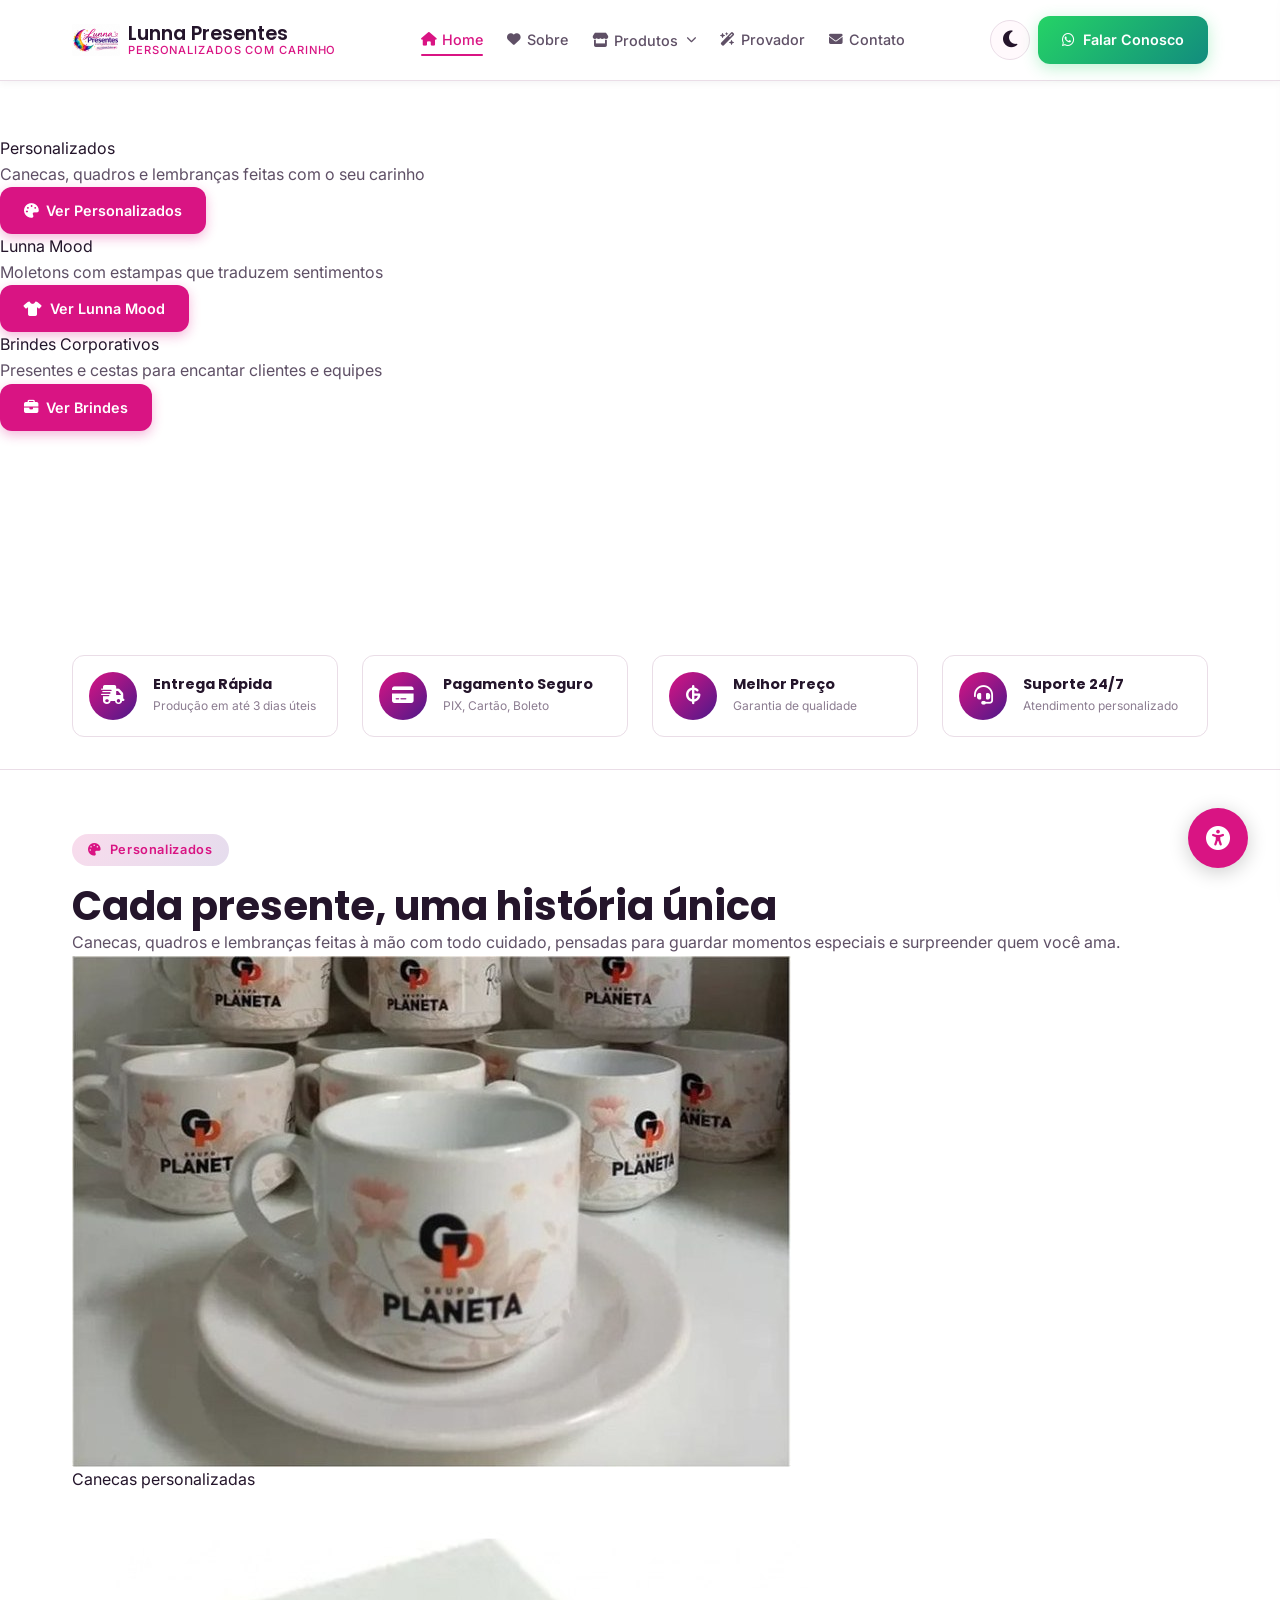
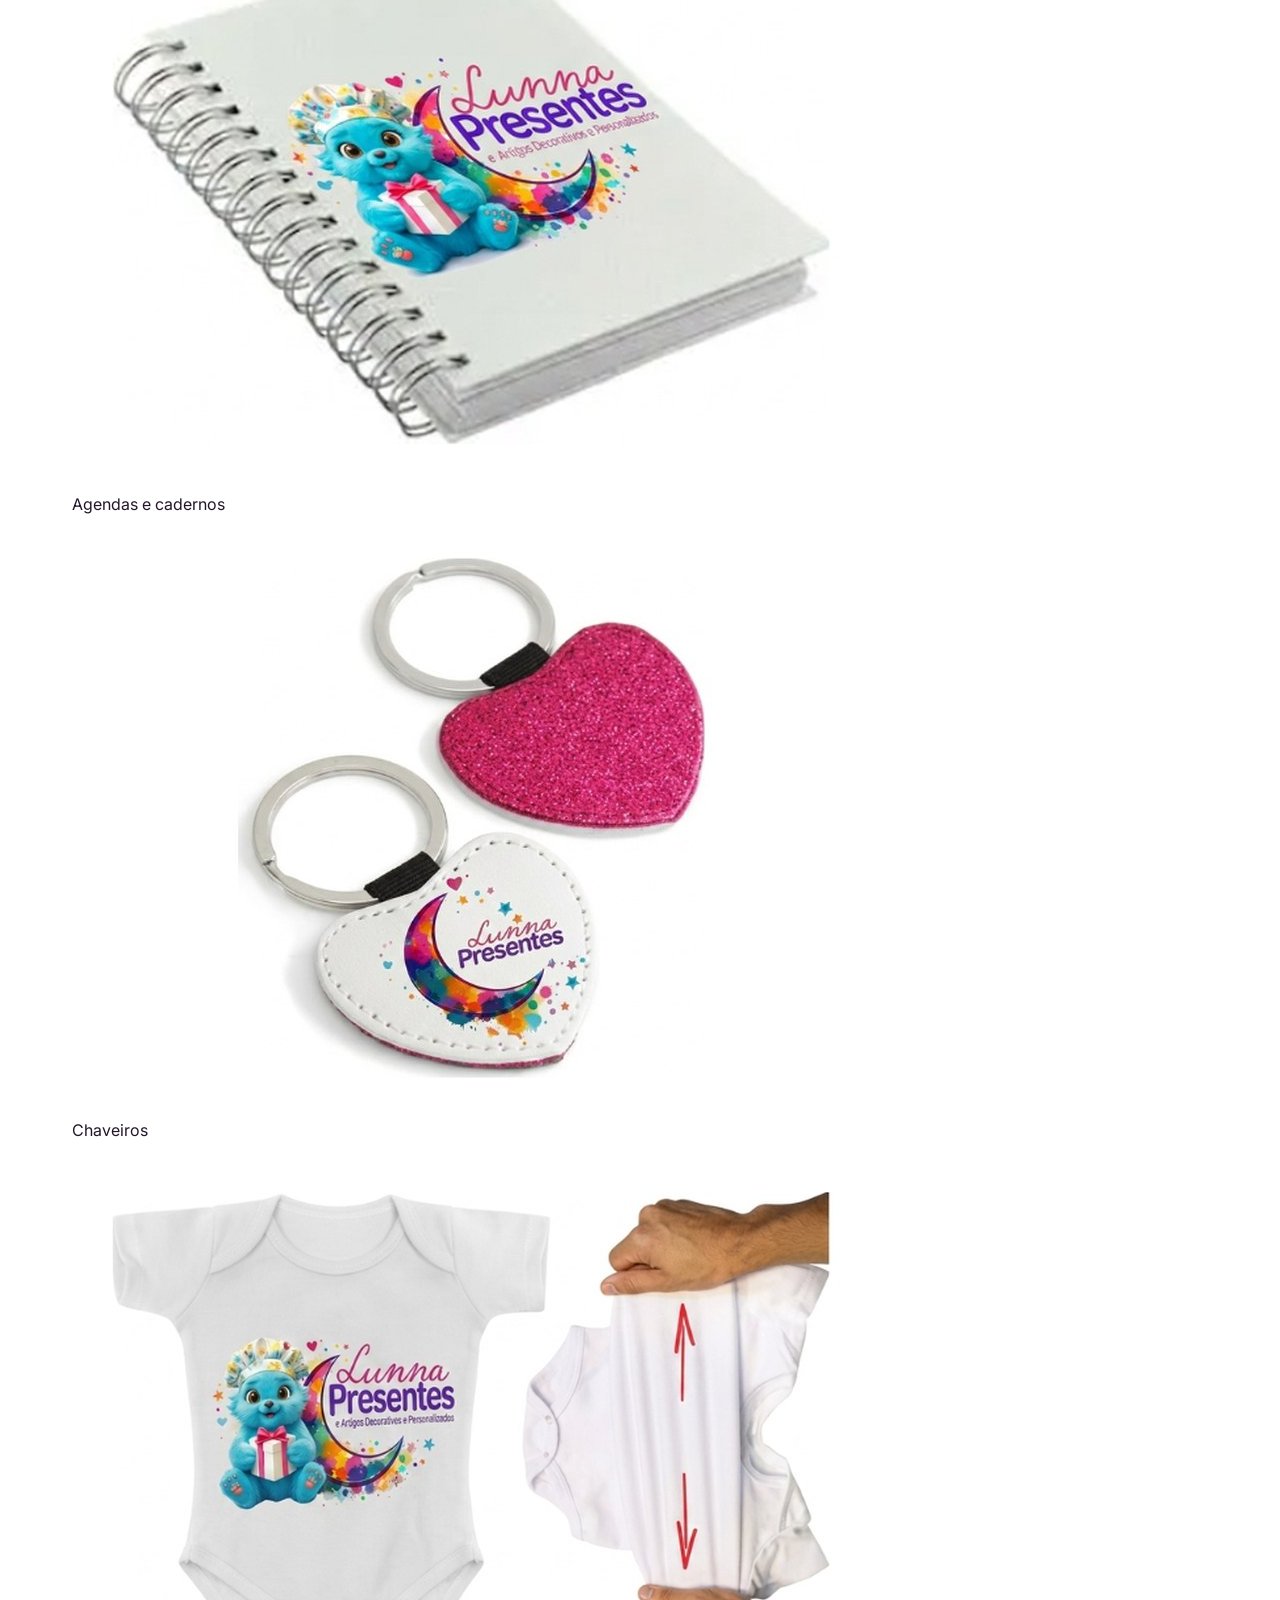
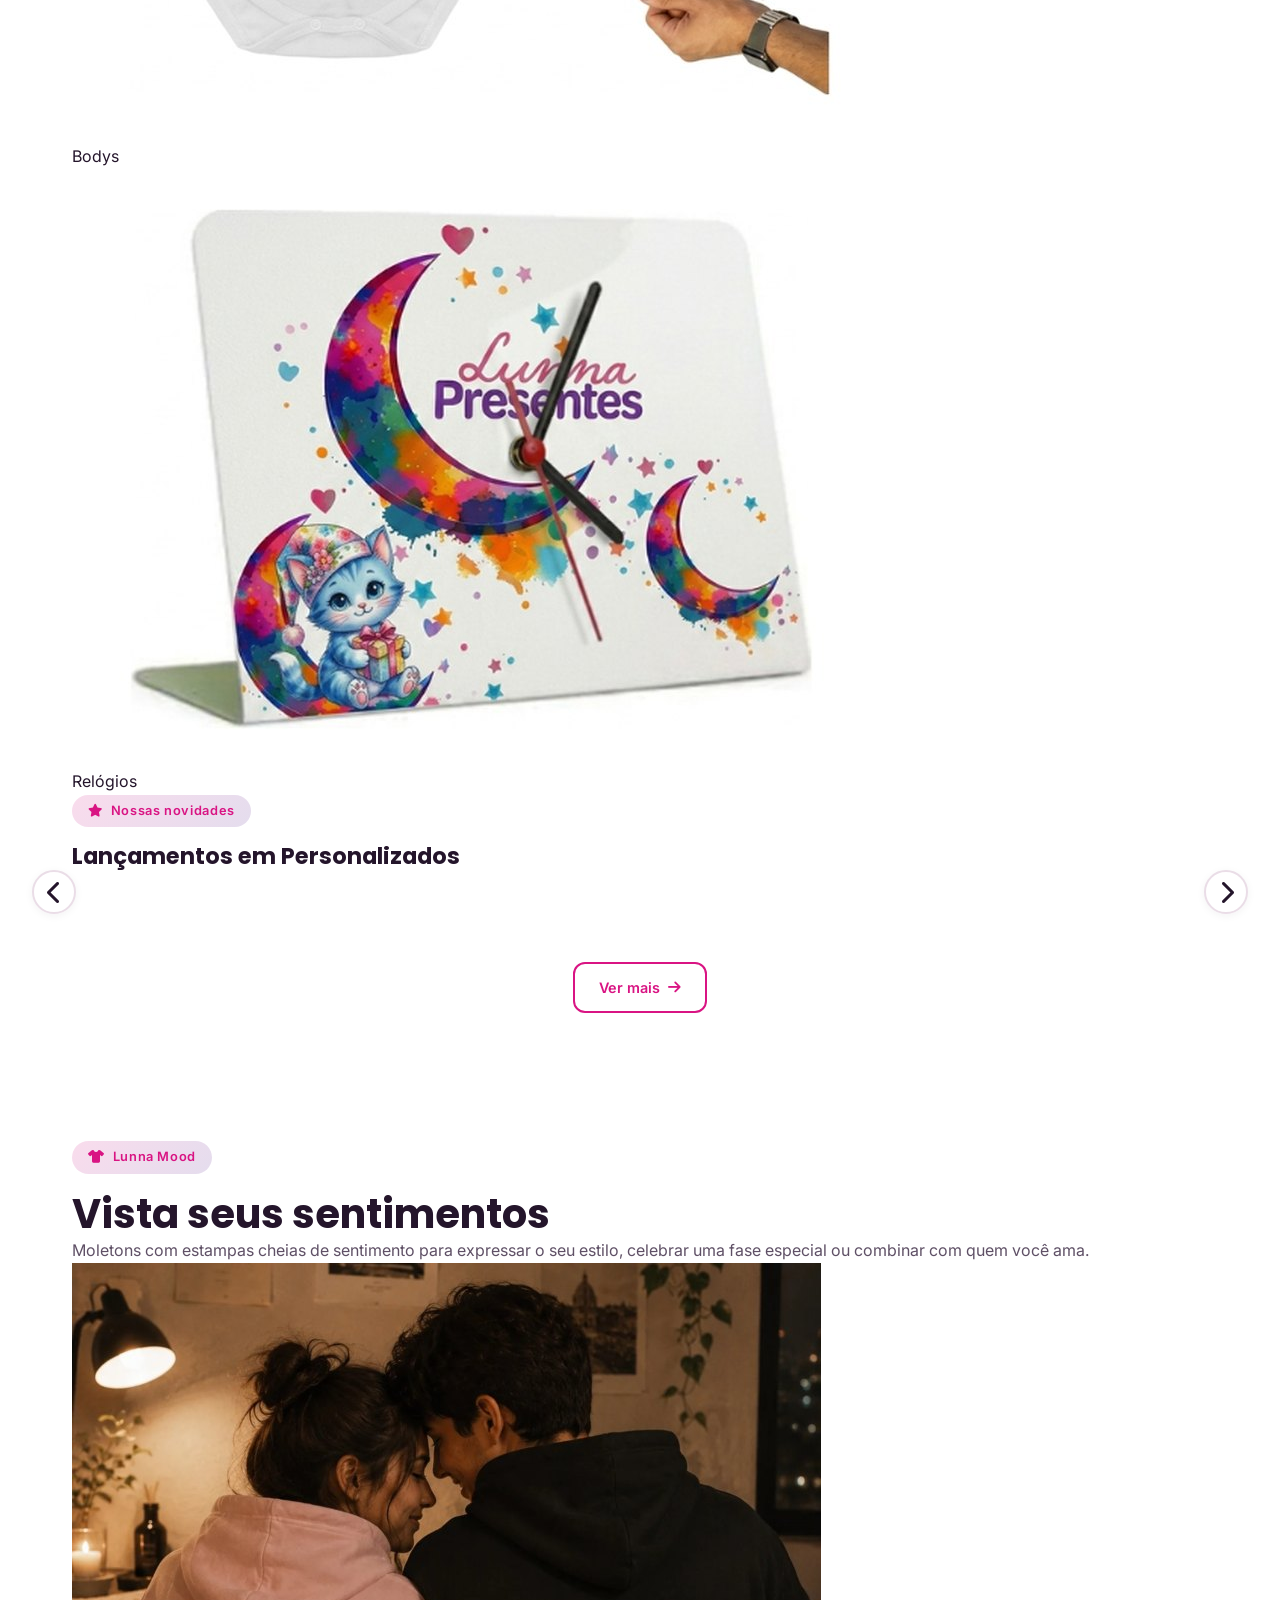
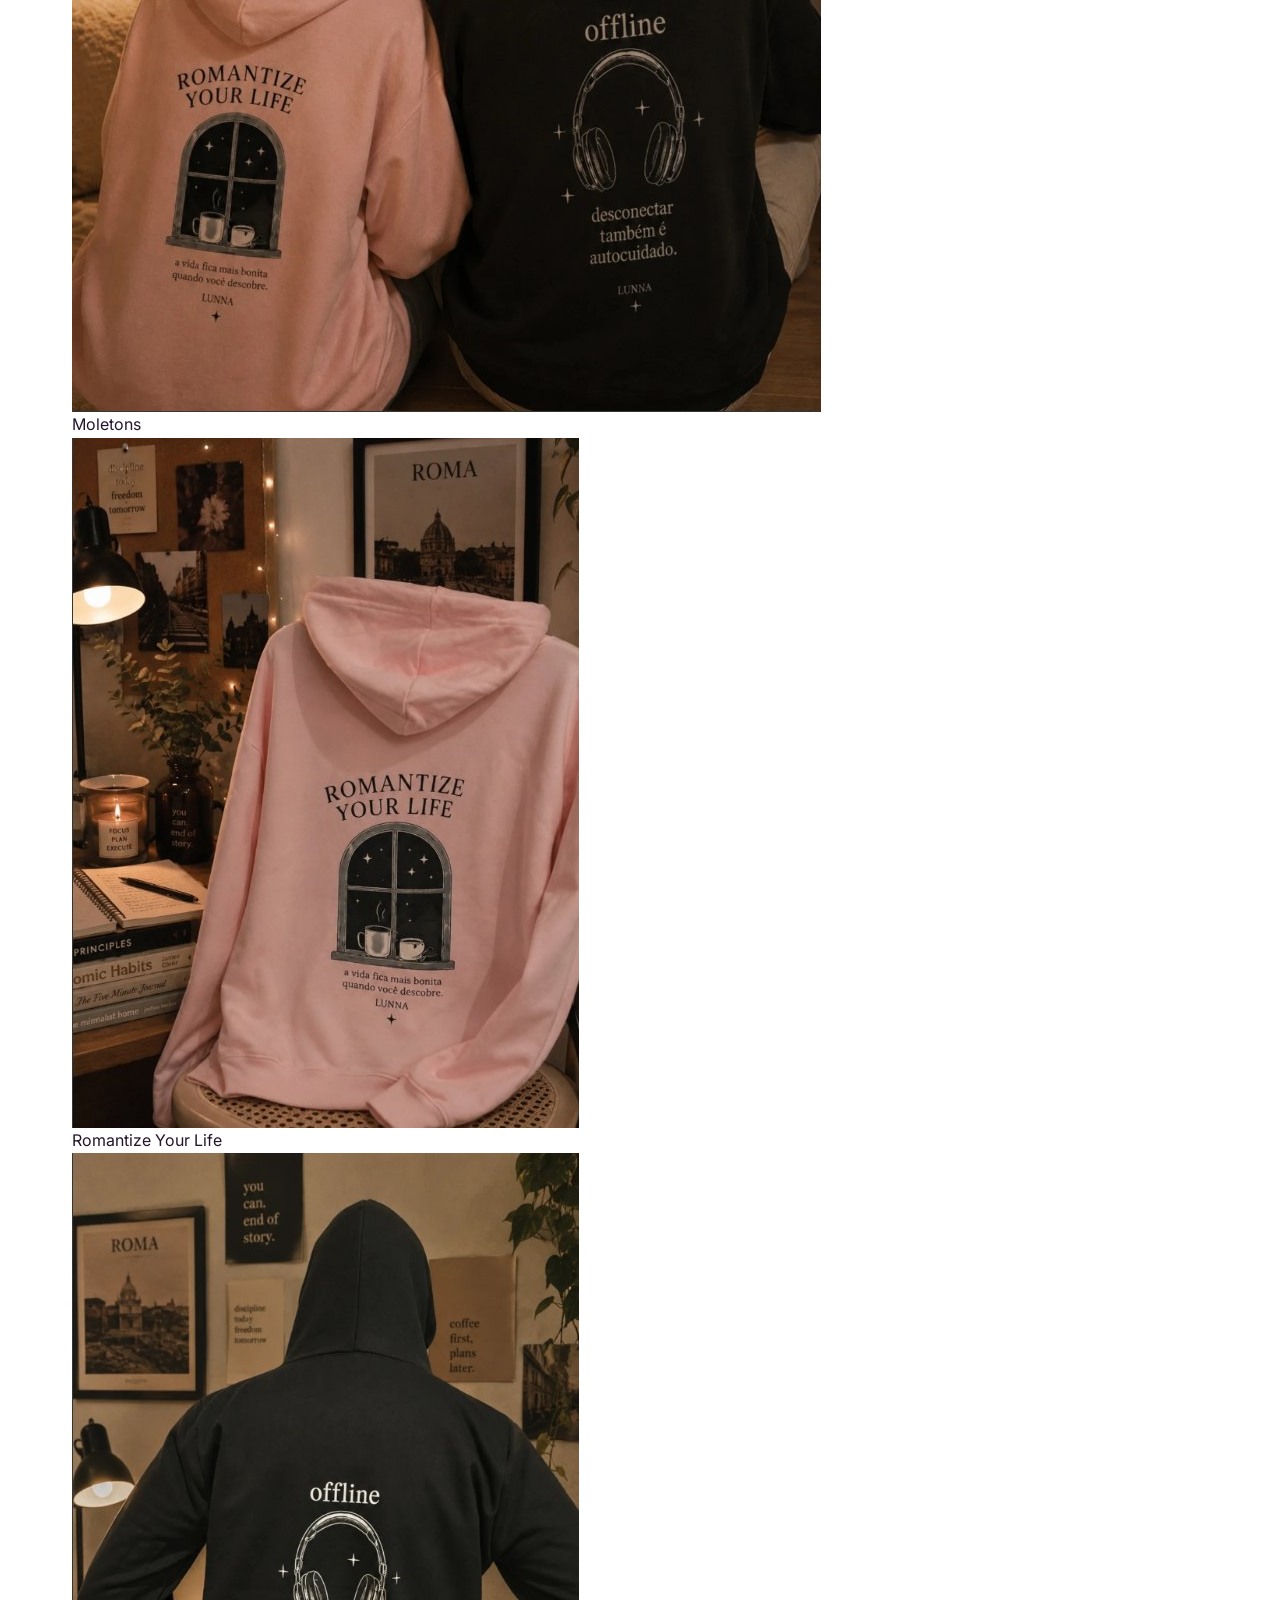
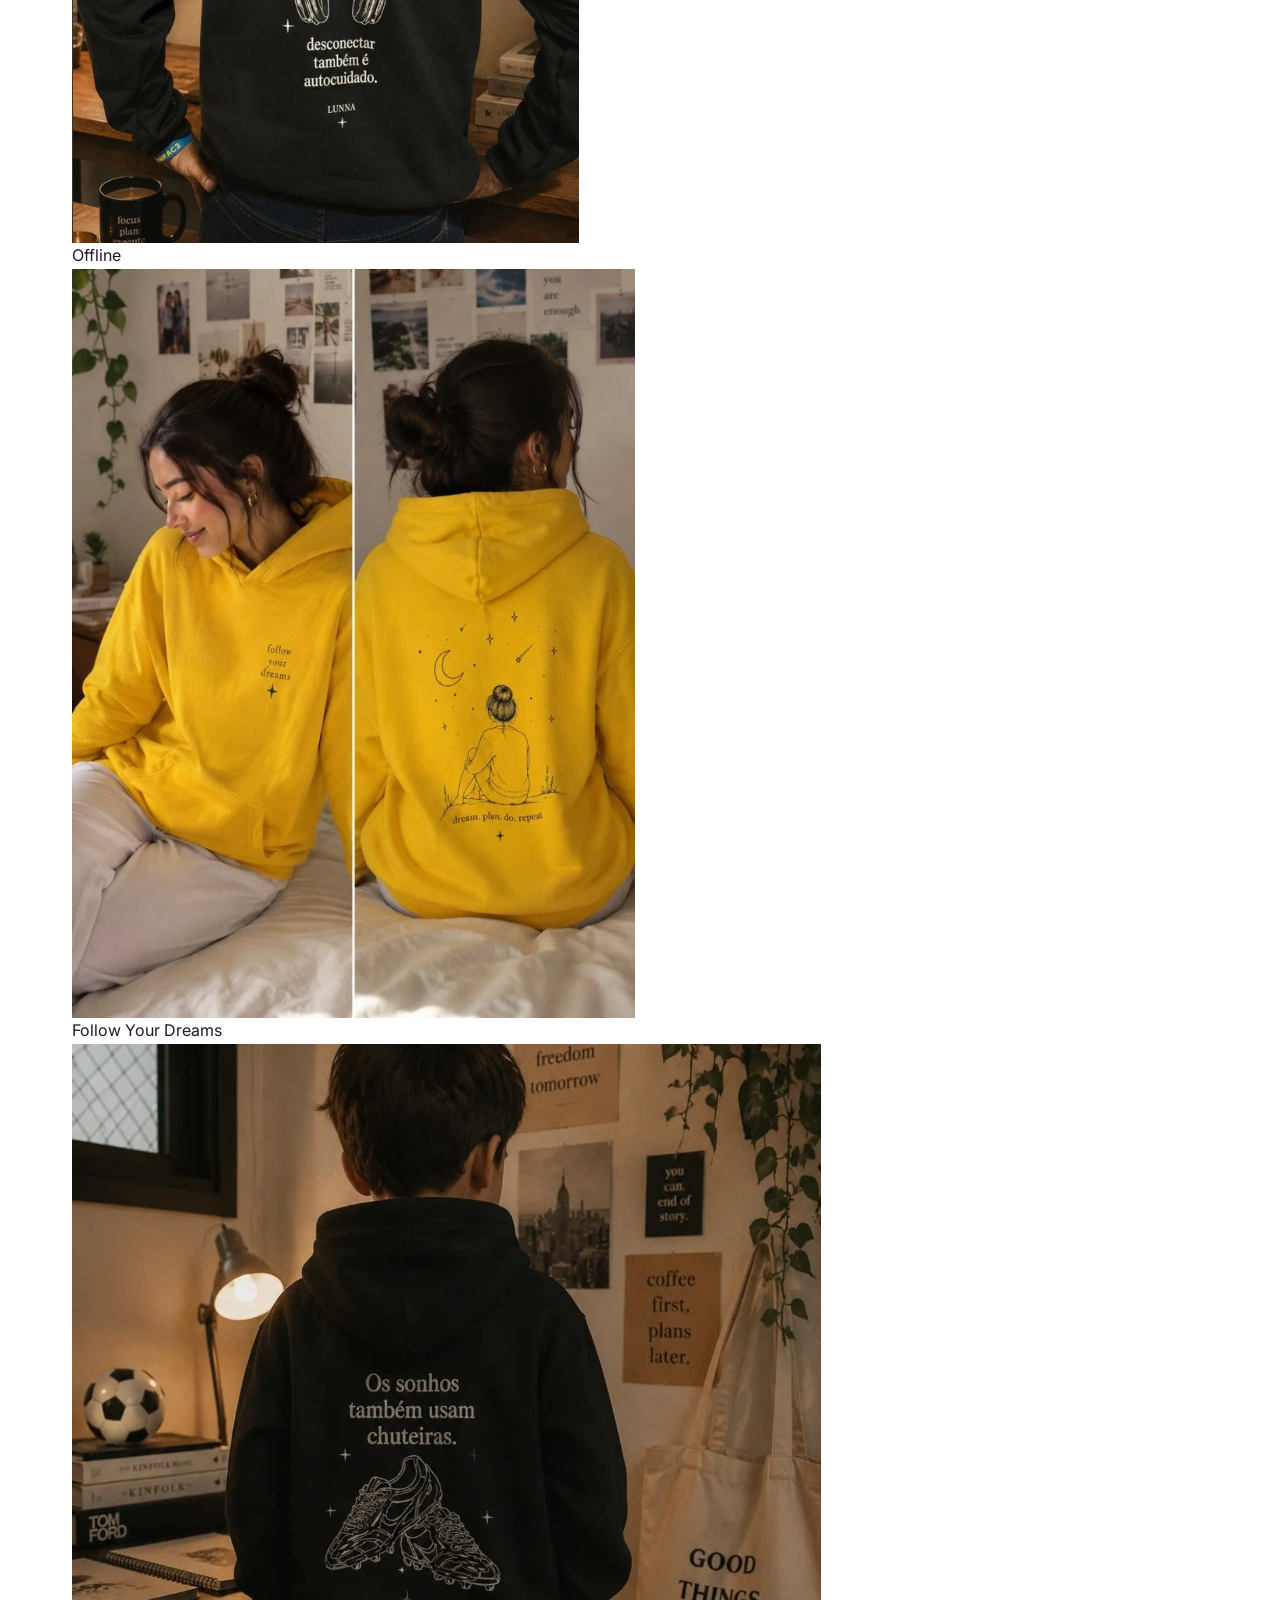
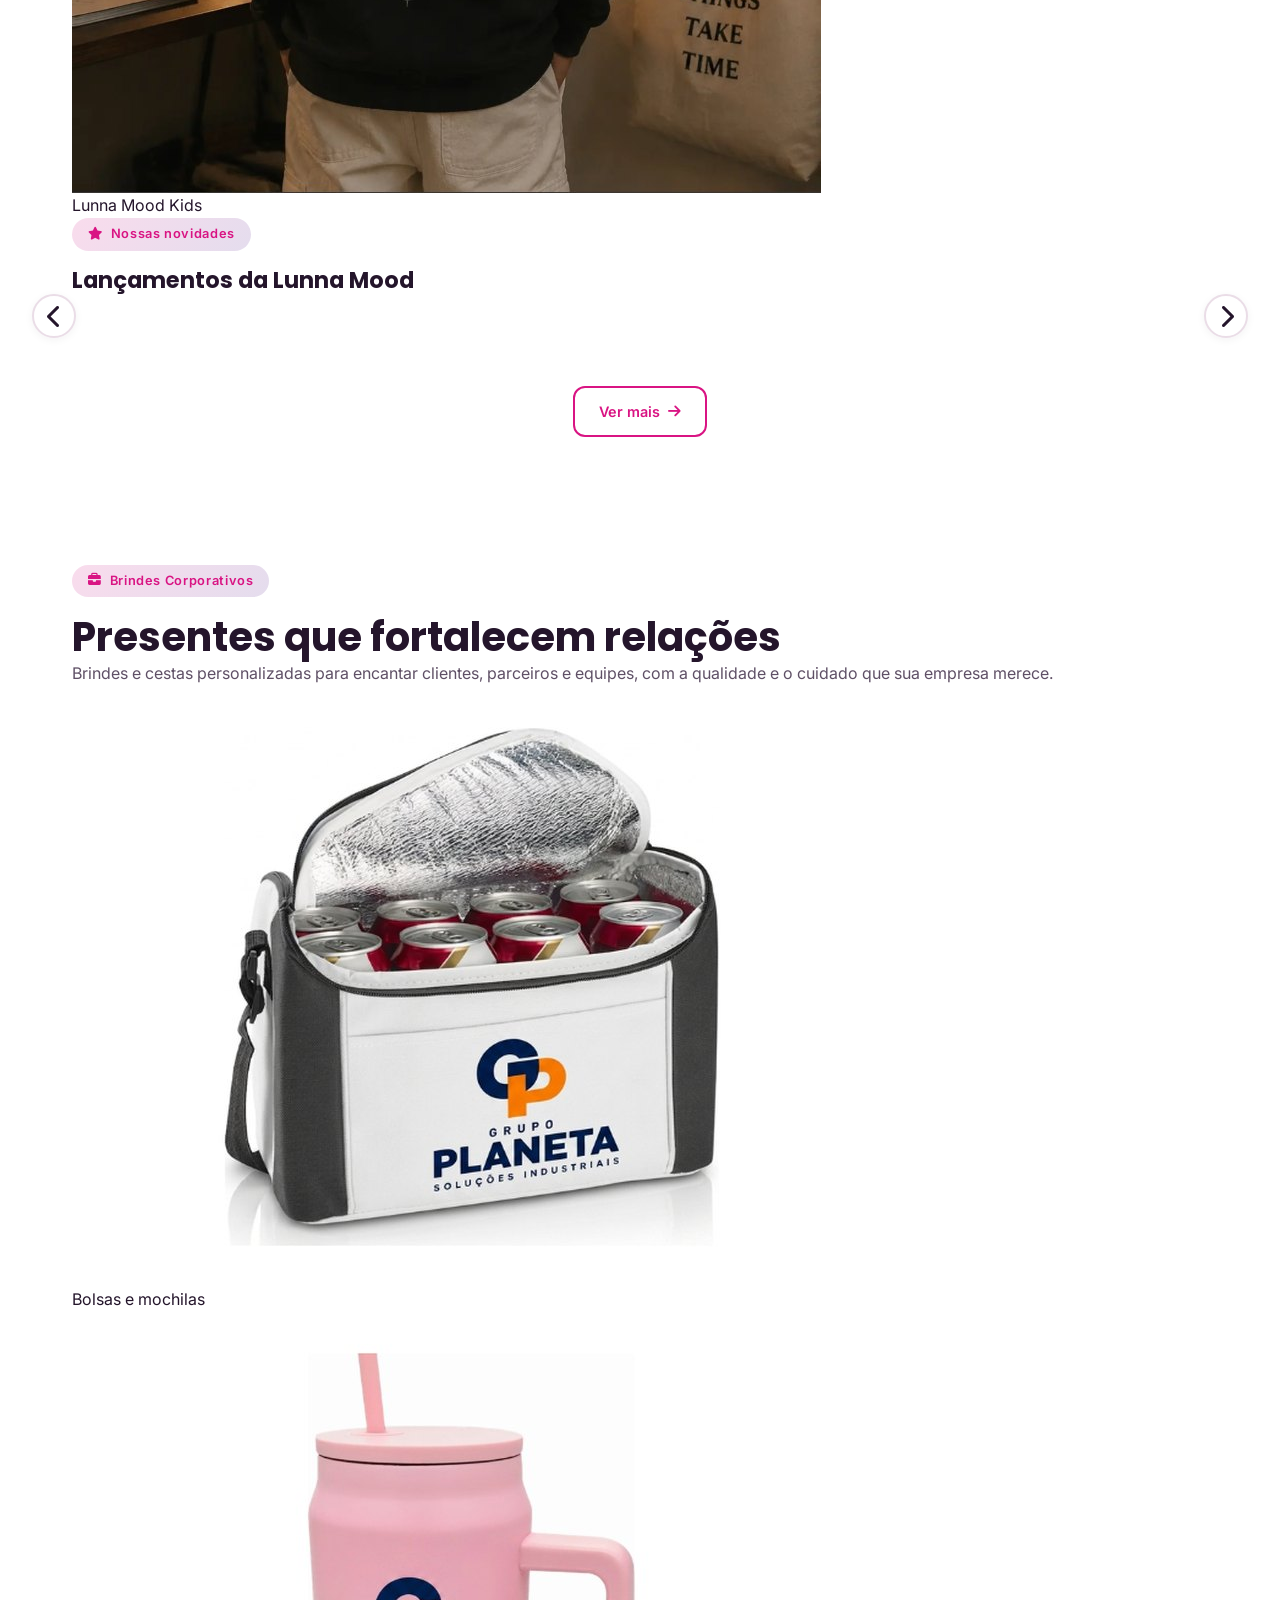
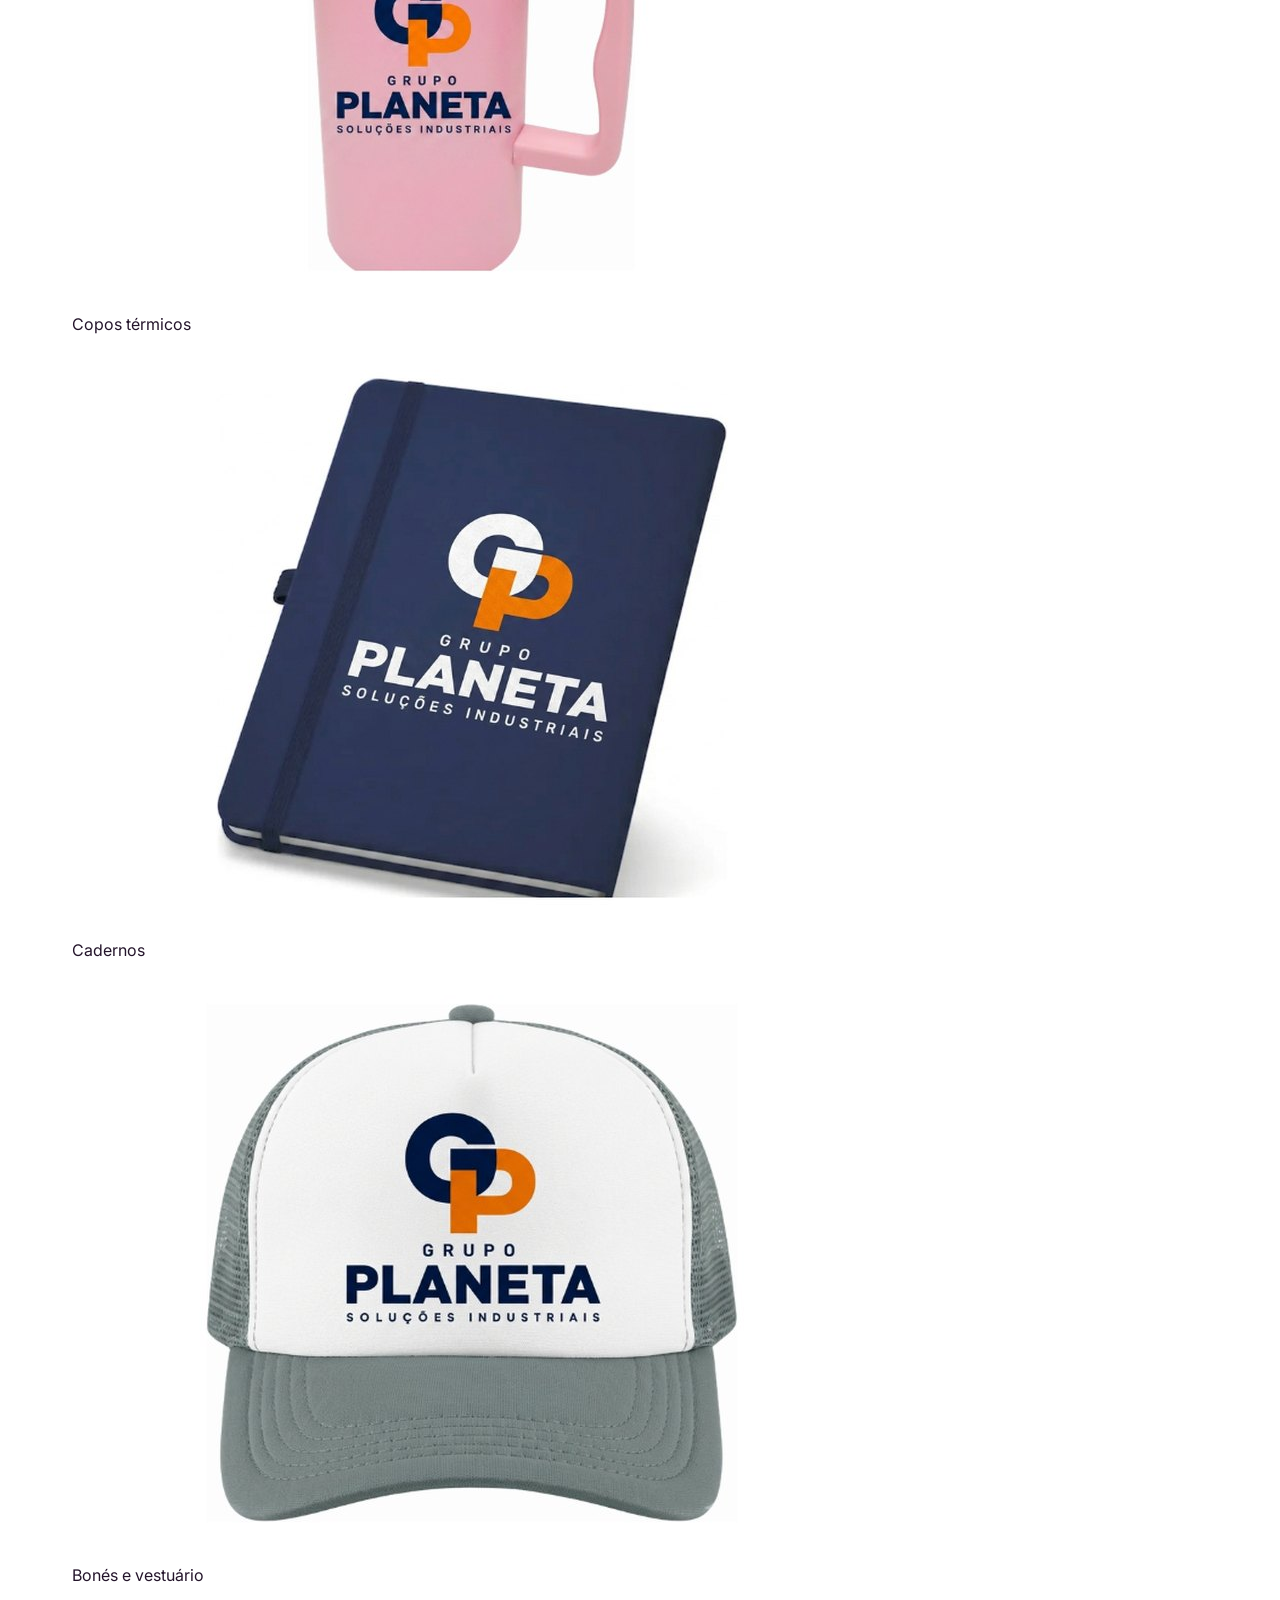
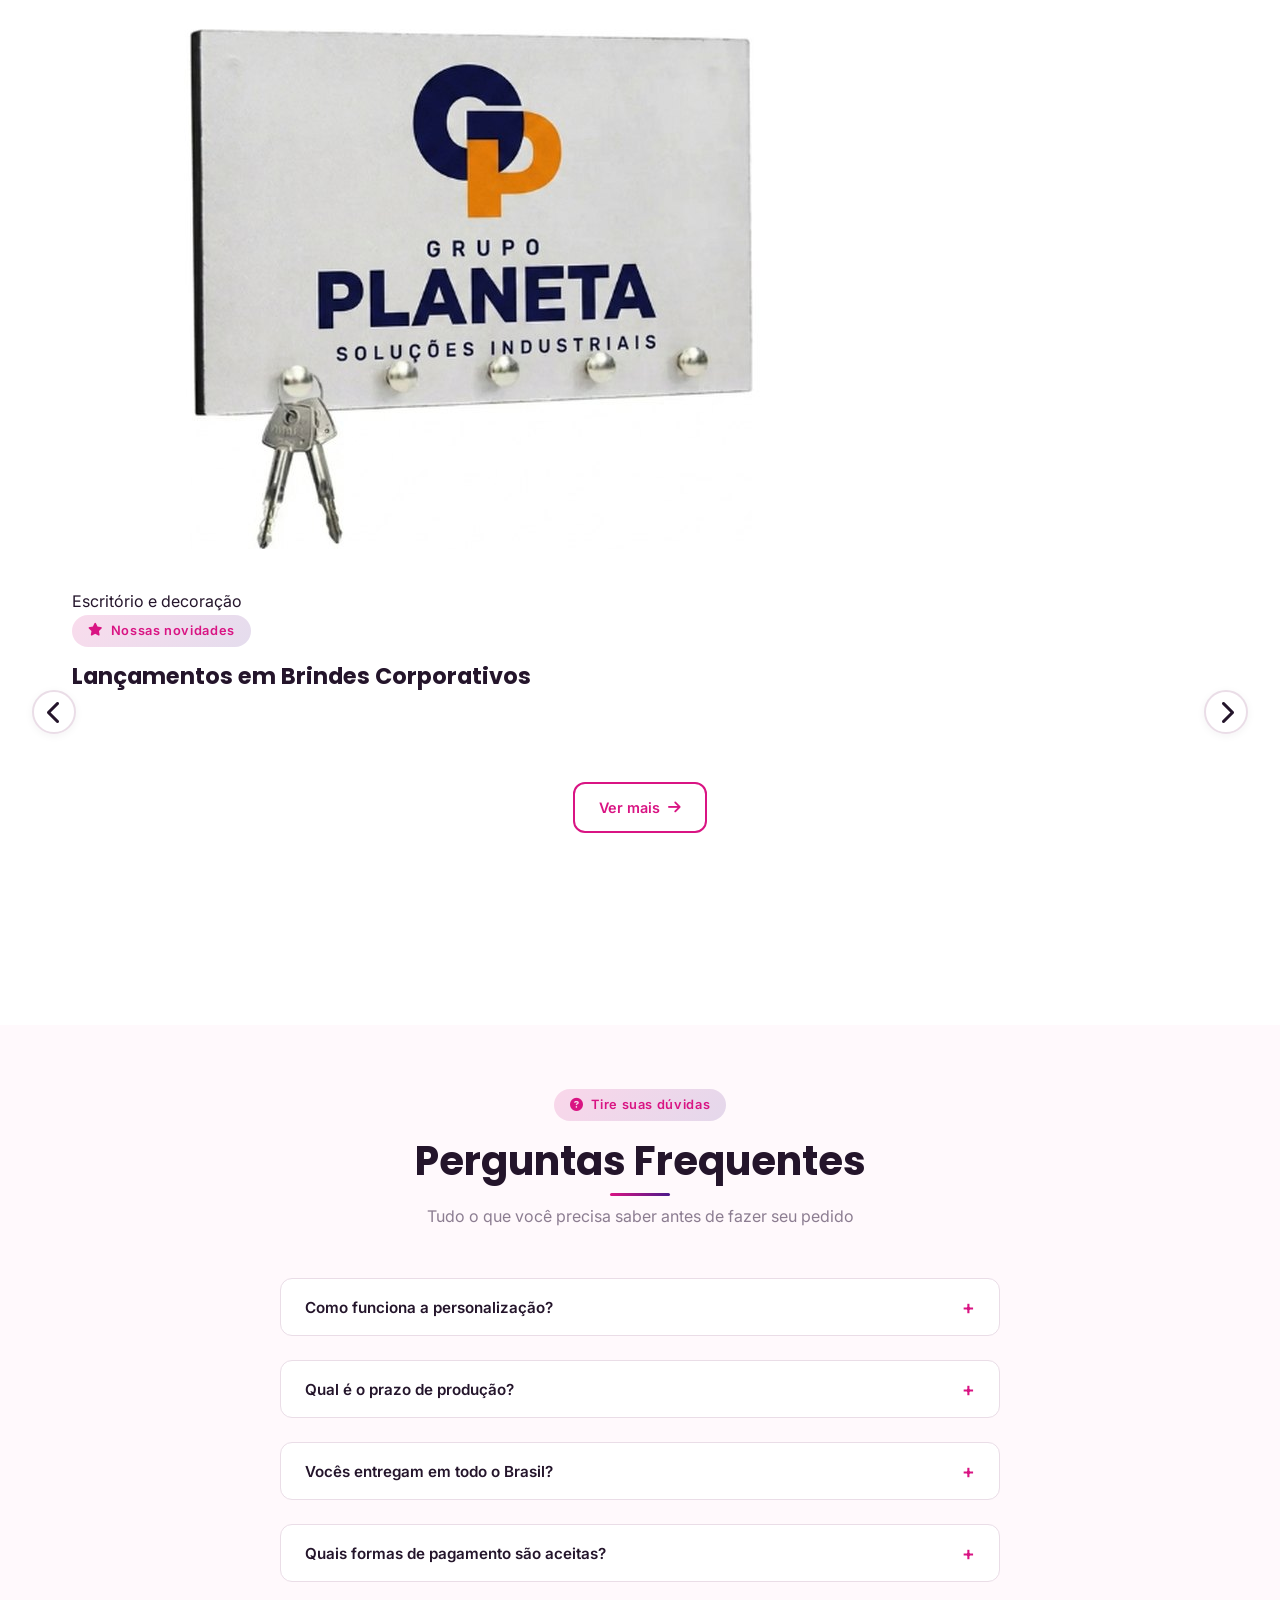
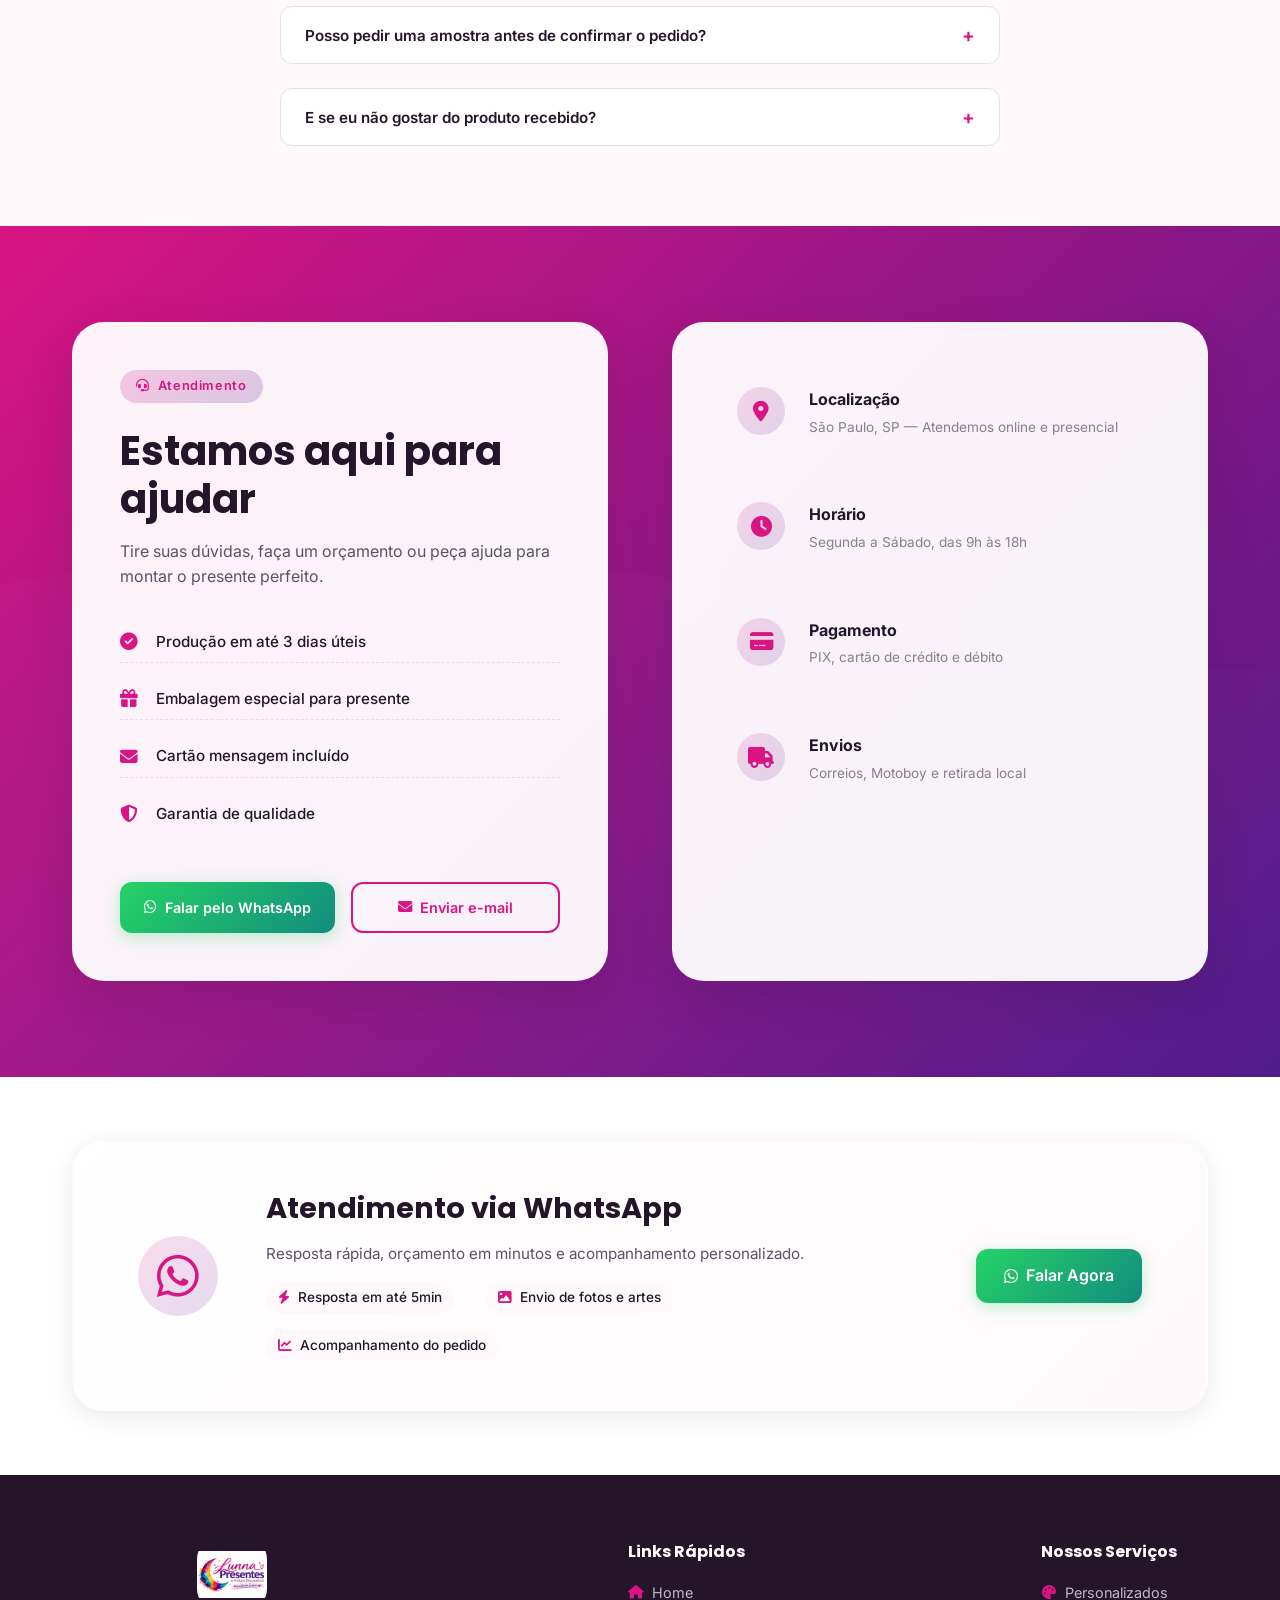
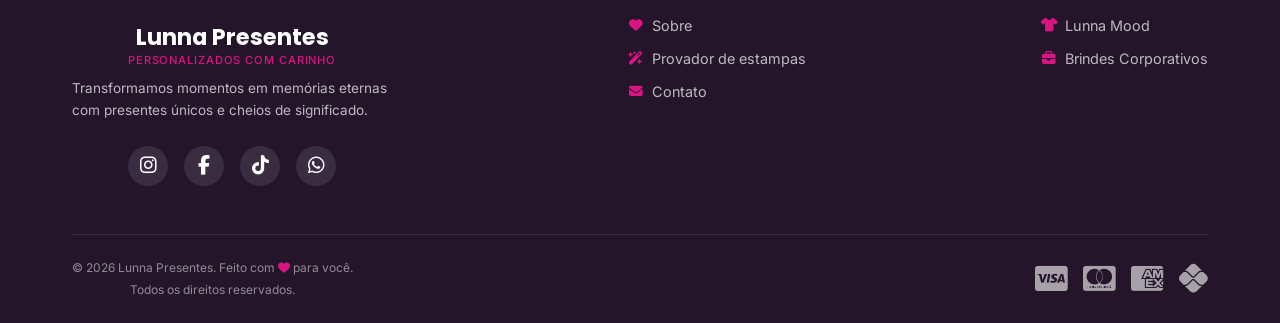
==== commit fc24b307: "Add files via upload" ====
--- a/index.html
+++ b/index.html
@@ -24,99 +24,155 @@
   <link rel="stylesheet" href="themes/themes.css">
   <link rel="stylesheet" href="pages/home/home.css" />
 
+  <link rel="stylesheet" href="components/categorias-carrossel/categorias-carrossel.css" />
+  <link rel="stylesheet" href="components/cta-estampa/cta-estampa.css" />
+  <link rel="stylesheet" href="components/rolagem-setas/rolagem-setas.css" />
+
   <!-- JavaScript -->
   <script src="index.js" defer></script>
   <script src="themes/themes.js" defer></script>
   <script src="data/novidades.data.js" defer></script>
   <script src="data/produtos.data.js" defer></script>
+  <script src="data/servicos.data.js" defer></script>
   <script src="data/configs.data.js" defer></script>
+  <script src="pages/home/carousel-shared.js" defer></script>
   <script src="pages/home/home.js" defer></script>
 
+  <script src="components/categorias-carrossel/categorias-carrossel.js" defer></script>
+  <script src="components/cta-estampa/cta-estampa.js" defer></script>
+  <script src="components/rolagem-setas/rolagem-setas.js" defer></script>
+
   <!-- Sistema de Acessibilidade -->
-  <script src="accessibility/accessibility.js"></script>
+  <script src="accessibility/accessibility.js" defer></script>
   <link rel="stylesheet" href="accessibility/accessibility.css">
 
   <!-- Favicon -->
-  <link rel="icon" type="image/png" href="assets/images/logo-lunna-presentes.jpg" />
+  <link rel="icon" type="image/png" href="assets/icons/favicon.png" />
 </head>
 
-<body>
-  <!-- HEADER -->
-  <header class="site-header" role="banner">
-    <div class="header-inner">
-      <a href="index.html" class="header-logo" aria-label="Lunna Presentes — página inicial">
-        <div class="logo-icon" aria-hidden="true">
-          <img src="assets/images/logo-lunna-presentes.jpg" alt="Lunna Presentes Logo" class="logo-img" />
-        </div>
-        <div class="logo-text">
-          Lunna Presentes
-          <span>Personalizados com carinho</span>
-        </div>
-      </a>
-
-      <nav class="header-nav" role="navigation" aria-label="Menu principal">
-        <a href="index.html" class="active"><i class="fas fa-home"></i> Home</a>
-        <a href="pages/about/about.html"><i class="fas fa-heart"></i> Sobre</a>
-        <a href="pages/products/products.html"><i class="fas fa-store"></i> Produtos</a>
-        <a href="pages/contact/contact.html"><i class="fas fa-envelope"></i> Contato</a>
-      </nav>
-
-      <div class="header-actions">
-        <button class="theme-toggle" aria-label="Ativar modo escuro">
-          <i class="fas fa-moon"></i>
+<body data-pagina="home">
+  <!-- HEADER + MENU MOBILE (HTML fixo) -->
+    <header class="site-header" role="banner">
+      <div class="header-inner">
+        <a href="index.html" class="header-logo" aria-label="Lunna Presentes — página inicial">
+          <div class="logo-icon" aria-hidden="true">
+            <img src="assets/images/logo_lunna_presentes.jpeg" alt="Lunna Presentes Logo" class="logo-img" />
+          </div>
+          <div class="logo-text">
+            Lunna Presentes
+            <span>Personalizados com carinho</span>
+          </div>
+        </a>
+
+        <nav class="header-nav" role="navigation" aria-label="Menu principal">
+          <a href="index.html" class="active"><i class="fas fa-home"></i> Home</a>
+          <a href="pages/about/about.html"><i class="fas fa-heart"></i> Sobre</a>
+          <div class="nav-dropdown">
+            <button class="nav-dropdown-trigger" aria-expanded="false" aria-haspopup="true">
+              <i class="fas fa-store"></i> Produtos <i class="fas fa-chevron-down"></i>
+            </button>
+            <div class="nav-dropdown-menu" role="menu">
+              <a href="pages/personalizados/personalizados.html" role="menuitem"><i class="fas fa-palette"></i> Personalizados</a>
+              <a href="pages/roupas/roupas.html" role="menuitem"><i class="fas fa-shirt"></i> Lunna Mood</a>
+              <a href="pages/brindes-corporativos/brindes-corporativos.html" role="menuitem"><i class="fas fa-briefcase"></i> Brindes Corporativos</a>
+            </div>
+          </div>
+          <a href="pages/provador/provador.html"><i class="fas fa-wand-magic-sparkles"></i> Provador</a>
+          <a href="pages/contact/contact.html"><i class="fas fa-envelope"></i> Contato</a>
+        </nav>
+
+        <div class="header-actions">
+          <button class="theme-toggle" aria-label="Ativar modo escuro">
+            <i class="fas fa-moon"></i>
+          </button>
+          <a href="https://wa.me/5511999999999?text=Ol%C3%A1!%20Gostaria%20de%20saber%20mais%20sobre%20os%20produtos%20personalizados%20da%20Lunna%20Presentes." id="header-whatsapp" class="btn btn-whatsapp header-cta" target="_blank" rel="noopener"
+            aria-label="Solicitar orçamento pelo WhatsApp">
+            <i class="fab fa-whatsapp"></i> Falar Conosco
+          </a>
+          <button class="hamburger" aria-label="Abrir menu" aria-expanded="false" aria-controls="mobile-menu">
+            <span></span><span></span><span></span>
+          </button>
+        </div>
+      </div>
+    </header>
+
+  <nav class="mobile-menu" id="mobile-menu" aria-label="Menu mobile" role="navigation">
+      <a href="index.html" class="active" data-nav><i class="fas fa-home"></i> Home</a>
+      <a href="pages/about/about.html" data-nav><i class="fas fa-heart"></i> Sobre</a>
+      <div class="mobile-nav-group">
+        <button class="mobile-nav-group-trigger" aria-expanded="false" aria-controls="mobile-produtos-submenu">
+          <i class="fas fa-store"></i> Produtos <i class="fas fa-chevron-down"></i>
         </button>
-        <a href="#" id="header-whatsapp" class="btn btn-whatsapp header-cta" target="_blank" rel="noopener"
-          aria-label="Solicitar orçamento pelo WhatsApp">
-          <i class="fab fa-whatsapp"></i> Falar Conosco
+        <div class="mobile-nav-submenu" id="mobile-produtos-submenu">
+          <a href="pages/personalizados/personalizados.html" data-nav><i class="fas fa-palette"></i> Personalizados</a>
+          <a href="pages/roupas/roupas.html" data-nav><i class="fas fa-shirt"></i> Lunna Mood</a>
+          <a href="pages/brindes-corporativos/brindes-corporativos.html" data-nav><i class="fas fa-briefcase"></i> Brindes Corporativos</a>
+        </div>
+      </div>
+      <a href="pages/provador/provador.html" data-nav><i class="fas fa-wand-magic-sparkles"></i> Provador de estampas</a>
+      <a href="pages/contact/contact.html" data-nav><i class="fas fa-envelope"></i> Contato</a>
+      <div class="mobile-cta">
+        <a href="https://wa.me/5511999999999?text=Ol%C3%A1!%20Gostaria%20de%20saber%20mais%20sobre%20os%20produtos%20personalizados%20da%20Lunna%20Presentes." id="mobile-whatsapp" class="btn btn-whatsapp" target="_blank" rel="noopener">
+          <i class="fab fa-whatsapp"></i> Solicitar Orçamento
         </a>
-        <button class="hamburger" aria-label="Abrir menu" aria-expanded="false" aria-controls="mobile-menu">
-          <span></span><span></span><span></span>
-        </button>
-      </div>
-    </div>
-  </header>
-
-  <!-- Menu mobile -->
-  <nav class="mobile-menu" id="mobile-menu" aria-label="Menu mobile" role="navigation">
-    <a href="index.html" data-nav><i class="fas fa-home"></i> Home</a>
-    <a href="pages/about/about.html" data-nav><i class="fas fa-heart"></i> Sobre</a>
-    <a href="pages/products/products.html" data-nav><i class="fas fa-store"></i> Produtos</a>
-    <a href="#contato" data-nav><i class="fas fa-envelope"></i> Contato</a>
-    <div class="mobile-cta">
-      <a href="#" id="mobile-whatsapp" class="btn btn-whatsapp" target="_blank" rel="noopener">
-        <i class="fab fa-whatsapp"></i> Solicitar Orçamento
-      </a>
-    </div>
-  </nav>
+      </div>
+    </nav>
 
   <div class="header-spacer"></div>
 
   <main>
     <!-- HERO SECTION -->
-    <section class="hero" aria-label="Seção principal">
-      <div class="hero-bg" aria-hidden="true"></div>
-      <div class="hero-overlay" aria-hidden="true"></div>
-      <div class="container hero-content">
-        <div class="hero-badge animate-fadeInUp">
-          <i class="fas fa-star"></i> Mais de 0.000 clientes satisfeitos
-        </div>
-        <h1 class="animate-fadeInUp" style="animation-delay:.15s">
-          Presentes que tocam<br />o coração de verdade
-        </h1>
-        <p class="hero-sub animate-fadeInUp" style="animation-delay:.3s">
-          Canecas, cestas, camisas e muito mais — todos personalizados com o seu carinho.
-          Transformamos momentos especiais em memórias eternas.
-        </p>
-        <div class="hero-btns animate-fadeInUp" style="animation-delay:.45s">
-          <a href="pages/products/products.html" class="btn btn-primary btn-lg" aria-label="Ver todos os produtos">
-            <i class="fas fa-shopping-bag"></i> Ver Produtos
-          </a>
-          <a href="#" id="hero-whatsapp" class="btn btn-whatsapp btn-lg" target="_blank" rel="noopener"
-            aria-label="Falar pelo WhatsApp">
-            <i class="fab fa-whatsapp"></i> Solicitar Orçamento
-          </a>
-        </div>
+    <section class="hero-split" aria-label="Escolha o serviço desejado">
+      <div class="hero-linha-topo">
+        <a href="pages/personalizados/personalizados.html" class="hero-panel hero-panel--personalizados"
+          aria-label="Ver produtos personalizados">
+          <div class="hero-panel-bg"
+            style="background-image:url(assets/images/logo_lunna_presentes.jpeg)"
+            aria-hidden="true"></div>
+          <div class="hero-panel-overlay" aria-hidden="true"></div>
+          <div class="hero-panel-content">
+            <span class="hero-panel-title">Personalizados</span>
+            <p class="hero-panel-sub">Canecas, quadros e lembranças feitas com o seu carinho</p>
+            <span class="btn btn-primary hero-panel-btn">
+              <i class="fas fa-palette"></i> Ver Personalizados
+            </span>
+          </div>
+        </a>
+
+        <a href="pages/roupas/roupas.html" class="hero-panel hero-panel--roupas"
+          aria-label="Ver roupas personalizadas">
+          <div class="hero-panel-bg"
+            style="background-image:url('assets/images/logo_lunna_mood.png')"
+            aria-hidden="true"></div>
+          <div class="hero-panel-overlay" aria-hidden="true"></div>
+          <div class="hero-panel-content">
+            <span class="hero-panel-title">Lunna Mood</span>
+            <p class="hero-panel-sub">Moletons com estampas que traduzem sentimentos</p>
+            <span class="btn btn-primary hero-panel-btn">
+              <i class="fas fa-shirt"></i> Ver Lunna Mood
+            </span>
+          </div>
+        </a>
+      </div>
+
+      <a href="pages/brindes-corporativos/brindes-corporativos.html" class="hero-panel hero-panel--brindes"
+        aria-label="Ver brindes corporativos">
+        <div class="hero-panel-bg"
+          style="background-image:url('https://images.unsplash.com/photo-1513201099705-a9746e1e201f?w=1200&q=80')"
+          aria-hidden="true"></div>
+        <div class="hero-panel-overlay" aria-hidden="true"></div>
+        <div class="hero-panel-content">
+          <span class="hero-panel-title">Brindes Corporativos</span>
+          <p class="hero-panel-sub">Presentes e cestas para encantar clientes e equipes</p>
+          <span class="btn btn-primary hero-panel-btn">
+            <i class="fas fa-briefcase"></i> Ver Brindes
+          </span>
+        </div>
+      </a>
     </section>
+
+    <!-- CARROSSEL DE TIPOS DE PRODUTO (components/categorias-carrossel) -->
+    <section class="section-cat-circ" data-categorias-carrossel data-base="" aria-label="Tipos de produto"></section>
 
     <!-- SEÇÃO DE "DIFERENCIAIS" -->
     <section class="section-diferenciais" aria-labelledby="diferenciais-title">
@@ -162,258 +218,183 @@
       </div>
     </section>
 
-    <!-- SEÇÃO DE "VARIEDADES" -->
-    <section class="section-variedades" aria-labelledby="variedades-title">
-      <div class="container">
-        <div class="section-header reveal">
-          <span class="section-badge"><i class="fas fa-th-large"></i> Variedades da Lunna</span>
-          <h2 class="section-title" id="variedades-title">Variedades de Presentes</h2>
-          <p class="section-subtitle">Produtos para todos os gostos e momentos especiais</p>
-        </div>
-
-        <div class="variedades-grid reveal">
-          <a href="pages/products/products.html?cat=aniversario" class="variedade-card"
-            aria-label="Presentes de Aniversário">
-            <div class="variedade-icon"><i class="fas fa-birthday-cake"></i></div>
-            <div class="variedade-content">
-              <h3 class="variedade-title">Aniversário</h3>
-              <p class="variedade-desc">Celebre com estilo! Canecas exclusivas, camisas personalizadas e cestas
-                temáticas que tornam cada ano especial.</p>
-              <span class="variedade-link">Ver produtos <i class="fas fa-arrow-right"></i></span>
-            </div>
-          </a>
-
-          <a href="pages/products/products.html?cat=namorados" class="variedade-card" aria-label="Dia dos Namorados">
-            <div class="variedade-icon"><i class="fas fa-heart"></i></div>
-            <div class="variedade-content">
-              <h3 class="variedade-title">Namorados</h3>
-              <p class="variedade-desc">Declare seu amor com presentes românticos e personalizados que aquecem o coração
-                e fortalecem a conexão.</p>
-              <span class="variedade-link">Ver produtos <i class="fas fa-arrow-right"></i></span>
-            </div>
-          </a>
-
-          <a href="pages/products/products.html?cat=amizade" class="variedade-card" aria-label="Presentes para Amizade">
-            <div class="variedade-icon"><i class="fas fa-user-friends"></i></div>
-            <div class="variedade-content">
-              <h3 class="variedade-title">Amizade</h3>
-              <p class="variedade-desc">Surpreenda seus amigos com lembranças únicas que celebram uma amizade verdadeira
-                e especial.</p>
-              <span class="variedade-link">Ver produtos <i class="fas fa-arrow-right"></i></span>
-            </div>
-          </a>
-
-          <a href="pages/products/products.html?cat=datas" class="variedade-card" aria-label="Datas Especiais">
-            <div class="variedade-icon"><i class="fas fa-star-of-life"></i></div>
-            <div class="variedade-content">
-              <h3 class="variedade-title">Datas Especiais</h3>
-              <p class="variedade-desc">Natal, Páscoa, Dia das Mães... Celebre cada data com presentes que criam
-                memórias inesquecíveis.</p>
-              <span class="variedade-link">Ver produtos <i class="fas fa-arrow-right"></i></span>
-            </div>
-          </a>
-
-          <a href="pages/products/products.html?cat=infantil" class="variedade-card" aria-label="Presentes Infantis">
-            <div class="variedade-icon"><i class="fas fa-child"></i></div>
-            <div class="variedade-content">
-              <h3 class="variedade-title">Infantil</h3>
-              <p class="variedade-desc">Encante as crianças com mochilas, lancheiras e acessórios personalizados com
-                seus personagens favoritos.</p>
-              <span class="variedade-link">Ver produtos <i class="fas fa-arrow-right"></i></span>
-            </div>
-          </a>
-
-          <a href="pages/products/products.html?cat=empresarial" class="variedade-card"
-            aria-label="Presentes Corporativos">
-            <div class="variedade-icon"><i class="fas fa-building"></i></div>
-            <div class="variedade-content">
-              <h3 class="variedade-title">Corporativo</h3>
-              <p class="variedade-desc">Fortaleça sua marca com brindes personalizados de qualidade para clientes,
-                funcionários e parceiros.</p>
-              <span class="variedade-link">Ver produtos <i class="fas fa-arrow-right"></i></span>
-            </div>
-          </a>
+    <!-- PERSONALIZADOS: vitrine + novidades -->
+    <section class="secao-servico secao-servico--personalizados" aria-labelledby="vitrine-personalizados">
+      <div class="container">
+        <div class="vitrine reveal">
+          <div class="vitrine-cabecalho">
+            <span class="section-badge"><i class="fas fa-palette"></i> Personalizados</span>
+            <h2 id="vitrine-personalizados">Cada presente, uma história única</h2>
+            <p>Canecas, quadros e lembranças feitas à mão com todo cuidado, pensadas para guardar momentos especiais e surpreender quem você ama.</p>
+          </div>
+          <div class="vitrine-grid" data-rolagem-setas="fotos">
+            <a class="vitrine-item vitrine-item--destaque" href="pages/personalizados/personalizados.html?cat=canecas">
+              <img src="assets/images/vitrine/canecas-xicara.jpg" alt="Xícaras e canecas personalizadas" loading="lazy" />
+              <span class="vitrine-rotulo">Canecas personalizadas</span>
+            </a>
+            <a class="vitrine-item vitrine-item--produto" href="pages/personalizados/personalizados.html?cat=agendas">
+              <img src="assets/images/produtos/agenda-diaria-permanente-com-capa-pet-14-5-x-20cm.jpg" alt="Agenda personalizada" loading="lazy" />
+              <span class="vitrine-rotulo">Agendas e cadernos</span>
+            </a>
+            <a class="vitrine-item vitrine-item--produto" href="pages/personalizados/personalizados.html?cat=chaveiros">
+              <img src="assets/images/produtos/chaveiro-em-courino-coracao-com-glitter.jpg" alt="Chaveiros de coração personalizados" loading="lazy" />
+              <span class="vitrine-rotulo">Chaveiros</span>
+            </a>
+            <a class="vitrine-item vitrine-item--produto" href="pages/personalizados/personalizados.html?cat=bodys">
+              <img src="assets/images/produtos/body-branco-para-sublimacao-manga-curta-100-poliester.jpg" alt="Body de bebê personalizado" loading="lazy" />
+              <span class="vitrine-rotulo">Bodys</span>
+            </a>
+            <a class="vitrine-item vitrine-item--produto" href="pages/personalizados/personalizados.html?cat=relogios">
+              <img src="assets/images/produtos/relogio-de-metal-branco-20x20cm.jpg" alt="Relógio personalizado" loading="lazy" />
+              <span class="vitrine-rotulo">Relógios</span>
+            </a>
+          </div>
+        </div>
+      </div>
+      <div class="container">
+        <div class="novidades-cabecalho reveal">
+          <span class="section-badge"><i class="fas fa-star"></i> Nossas novidades</span>
+          <h3>Lançamentos em Personalizados</h3>
+        </div>
+      </div>
+      <div class="container-carrossel">
+        <div class="carousel-wrapper" role="region" aria-label="Carrossel de produtos personalizados">
+          <button class="carousel-btn carousel-prev" id="carousel-prev-personalizados" aria-label="Produto anterior">
+            <i class="fas fa-chevron-left"></i>
+          </button>
+          <div class="carousel-track-wrapper">
+            <div class="carousel-track" id="carousel-track-personalizados" role="list"></div>
+          </div>
+          <button class="carousel-btn carousel-next" id="carousel-next-personalizados" aria-label="Próximo produto">
+            <i class="fas fa-chevron-right"></i>
+          </button>
+        </div>
+        <div class="carousel-dots" id="carousel-dots-personalizados" role="tablist" aria-label="Indicadores do carrossel"></div>
+        <div class="carousel-ver-mais">
+          <a href="pages/personalizados/personalizados.html" class="btn btn-outline">Ver mais <i class="fas fa-arrow-right"></i></a>
         </div>
       </div>
     </section>
 
-    <!-- SEÇÃO DE "NOVIDADES" -->
-    <section class="section-novidades" aria-labelledby="novidades-title">
-      <div class="container">
-        <div class="section-header reveal">
-          <span class="section-badge"><i class="fas fa-sparkle"></i> Lançamentos</span>
-          <h2 class="section-title" id="novidades-title">Novidades que vão encantar você</h2>
-          <p class="section-subtitle">Produtos exclusivos que acabaram de chegar</p>
-        </div>
-
-        <div class="carousel-wrapper" role="region" aria-label="Carrossel de novidades">
-          <button class="carousel-btn carousel-prev" id="carousel-prev" aria-label="Produto anterior">
+    <!-- LUNNA MOOD: vitrine + novidades -->
+    <section class="secao-servico secao-servico--mood" aria-labelledby="vitrine-mood">
+      <div class="container">
+        <div class="vitrine reveal">
+          <div class="vitrine-cabecalho">
+            <span class="section-badge"><i class="fas fa-shirt"></i> Lunna Mood</span>
+            <h2 id="vitrine-mood">Vista seus sentimentos</h2>
+            <p>Moletons com estampas cheias de sentimento para expressar o seu estilo, celebrar uma fase especial ou combinar com quem você ama.</p>
+          </div>
+          <div class="vitrine-grid" data-rolagem-setas="fotos">
+            <a class="vitrine-item vitrine-item--destaque" href="pages/roupas/roupas.html?cat=moletons">
+              <img src="assets/images/produtos/lunna-mood/moletons-romantize-e-offline-casal.jpg" alt="Casal usando moletons Lunna Mood" loading="lazy" />
+              <span class="vitrine-rotulo">Moletons</span>
+            </a>
+            <a class="vitrine-item" href="pages/produto/produto.html?id=400">
+              <img src="assets/images/produtos/lunna-mood/moletom-romantize-your-life.jpg" alt="Moletom Romantize Your Life" loading="lazy" />
+              <span class="vitrine-rotulo">Romantize Your Life</span>
+            </a>
+            <a class="vitrine-item" href="pages/produto/produto.html?id=399">
+              <img src="assets/images/produtos/lunna-mood/moletom-offline.jpg" alt="Moletom Offline" loading="lazy" />
+              <span class="vitrine-rotulo">Offline</span>
+            </a>
+            <a class="vitrine-item" href="pages/produto/produto.html?id=397">
+              <img src="assets/images/produtos/lunna-mood/moletom-follow-your-dreams.jpg" alt="Moletom Follow Your Dreams" loading="lazy" />
+              <span class="vitrine-rotulo">Follow Your Dreams</span>
+            </a>
+            <a class="vitrine-item" href="pages/produto/produto.html?id=396">
+              <img src="assets/images/produtos/lunna-mood/moletom-os-sonhos-tambem-usam-chuteiras.jpg" alt="Moletom infantil Os sonhos também usam chuteiras" loading="lazy" />
+              <span class="vitrine-rotulo">Lunna Mood Kids</span>
+            </a>
+          </div>
+        </div>
+      </div>
+      <div class="container">
+        <div class="novidades-cabecalho reveal">
+          <span class="section-badge"><i class="fas fa-star"></i> Nossas novidades</span>
+          <h3>Lançamentos da Lunna Mood</h3>
+        </div>
+      </div>
+      <div class="container-carrossel">
+        <div class="carousel-wrapper" role="region" aria-label="Carrossel de Lunna Mood">
+          <button class="carousel-btn carousel-prev" id="carousel-prev-roupas" aria-label="Produto anterior">
             <i class="fas fa-chevron-left"></i>
           </button>
           <div class="carousel-track-wrapper">
-            <div class="carousel-track" id="carousel-track" role="list"></div>
-          </div>
-          <button class="carousel-btn carousel-next" id="carousel-next" aria-label="Próximo produto">
+            <div class="carousel-track" id="carousel-track-roupas" role="list"></div>
+          </div>
+          <button class="carousel-btn carousel-next" id="carousel-next-roupas" aria-label="Próximo produto">
             <i class="fas fa-chevron-right"></i>
           </button>
         </div>
-
-        <div class="carousel-dots" id="carousel-dots" role="tablist" aria-label="Indicadores do carrossel"></div>
+        <div class="carousel-dots" id="carousel-dots-roupas" role="tablist" aria-label="Indicadores do carrossel"></div>
+        <div class="carousel-ver-mais">
+          <a href="pages/roupas/roupas.html" class="btn btn-outline">Ver mais <i class="fas fa-arrow-right"></i></a>
+        </div>
       </div>
     </section>
 
-    <!-- SEÇÃO DE "VITRINE" -->
-    <section class="section-vitrine" id="vitrine" aria-labelledby="vitrine-title">
-      <div class="container">
-        <div class="section-header reveal">
-          <span class="section-badge"><i class="fas fa-store"></i> Nossa Loja</span>
-          <h2 class="section-title" id="vitrine-title">Produtos em Destaque</h2>
-          <p class="section-subtitle">Os preferidos dos nossos clientes</p>
-        </div>
-
-        <div class="vitrine-filters reveal" role="group" aria-label="Filtrar por categoria">
-          <button class="filter-btn active" data-category="all">Todos</button>
-          <button class="filter-btn" data-category="canecas"><i class="fas fa-mug-hot"></i> Canecas</button>
-          <button class="filter-btn" data-category="camisas"><i class="fas fa-tshirt"></i> Camisas</button>
-          <button class="filter-btn" data-category="cestas"><i class="fas fa-basket-shopping"></i> Cestas</button>
-          <button class="filter-btn" data-category="personalizados"><i class="fas fa-pen-fancy"></i>
-            Personalizados</button>
-        </div>
-
-        <div class="products-grid" id="vitrine-grid" aria-live="polite" aria-label="Produtos"></div>
-
-        <div class="vitrine-cta reveal">
-          <a href="pages/products/products.html" class="btn btn-outline btn-lg">
-            Ver todos os produtos <i class="fas fa-arrow-right"></i>
-          </a>
+    <!-- BRINDES CORPORATIVOS: vitrine + novidades -->
+    <section class="secao-servico secao-servico--brindes" aria-labelledby="vitrine-brindes">
+      <div class="container">
+        <div class="vitrine reveal">
+          <div class="vitrine-cabecalho">
+            <span class="section-badge"><i class="fas fa-briefcase"></i> Brindes Corporativos</span>
+            <h2 id="vitrine-brindes">Presentes que fortalecem relações</h2>
+            <p>Brindes e cestas personalizadas para encantar clientes, parceiros e equipes, com a qualidade e o cuidado que sua empresa merece.</p>
+          </div>
+          <div class="vitrine-grid" data-rolagem-setas="fotos">
+            <a class="vitrine-item vitrine-item--destaque vitrine-item--produto" href="pages/brindes-corporativos/brindes-corporativos.html?cat=corp-bolsas">
+              <img src="assets/images/produtos/bolsa-termica-com-bolso-frontal-de-8l-para-sublimacao-na-cor-branca-pr.jpg" alt="Bolsa térmica com a logo da empresa" loading="lazy" />
+              <span class="vitrine-rotulo">Bolsas e mochilas</span>
+            </a>
+            <a class="vitrine-item vitrine-item--produto" href="pages/brindes-corporativos/brindes-corporativos.html?cat=corp-copos">
+              <img src="assets/images/produtos/copo-termico-para-sublimacao-aco-inox-fosco-com-canudo-na-cor-rosa-1-5.jpg" alt="Copo térmico personalizado" loading="lazy" />
+              <span class="vitrine-rotulo">Copos térmicos</span>
+            </a>
+            <a class="vitrine-item vitrine-item--produto" href="pages/brindes-corporativos/brindes-corporativos.html?cat=corp-cadernos">
+              <img src="assets/images/produtos/caderno-para-a6-80-folhas-lisas-capa-dura-azul-escuro-12x17cm-dtf-uv.jpg" alt="Caderno corporativo" loading="lazy" />
+              <span class="vitrine-rotulo">Cadernos</span>
+            </a>
+            <a class="vitrine-item vitrine-item--produto" href="pages/brindes-corporativos/brindes-corporativos.html?cat=corp-vestuario">
+              <img src="assets/images/produtos/bone-de-tela-com-a-frente-branca-para-sublimacao-cinza.jpg" alt="Boné com a marca da empresa" loading="lazy" />
+              <span class="vitrine-rotulo">Bonés e vestuário</span>
+            </a>
+            <a class="vitrine-item vitrine-item--produto" href="pages/brindes-corporativos/brindes-corporativos.html?cat=corp-escritorio">
+              <img src="assets/images/produtos/porta-chaves-de-mdf-com-tecido-brilho-de-6mm-14x19cm.jpg" alt="Porta-chaves corporativo" loading="lazy" />
+              <span class="vitrine-rotulo">Escritório e decoração</span>
+            </a>
+          </div>
+        </div>
+      </div>
+      <div class="container">
+        <div class="novidades-cabecalho reveal">
+          <span class="section-badge"><i class="fas fa-star"></i> Nossas novidades</span>
+          <h3>Lançamentos em Brindes Corporativos</h3>
+        </div>
+      </div>
+      <div class="container-carrossel">
+        <div class="carousel-wrapper" role="region" aria-label="Carrossel de brindes corporativos">
+          <button class="carousel-btn carousel-prev" id="carousel-prev-brindes" aria-label="Produto anterior">
+            <i class="fas fa-chevron-left"></i>
+          </button>
+          <div class="carousel-track-wrapper">
+            <div class="carousel-track" id="carousel-track-brindes" role="list"></div>
+          </div>
+          <button class="carousel-btn carousel-next" id="carousel-next-brindes" aria-label="Próximo produto">
+            <i class="fas fa-chevron-right"></i>
+          </button>
+        </div>
+        <div class="carousel-dots" id="carousel-dots-brindes" role="tablist" aria-label="Indicadores do carrossel"></div>
+        <div class="carousel-ver-mais">
+          <a href="pages/brindes-corporativos/brindes-corporativos.html" class="btn btn-outline">Ver mais <i class="fas fa-arrow-right"></i></a>
         </div>
       </div>
     </section>
 
-    <!-- SEÇÃO DE "PROCESSO DE PERSONALIZAÇÃO" -->
-    <section class="section-processo" aria-labelledby="processo-title">
-      <div class="container">
-        <div class="section-header reveal">
-          <span class="section-badge"><i class="fas fa-magic"></i> Como Funciona</span>
-          <h2 class="section-title" id="processo-title">Personalização em 4 Passos</h2>
-          <p class="section-subtitle">Simples, rápido e feito com muito carinho</p>
-        </div>
-
-        <div class="processo-grid">
-          <div class="processo-card reveal">
-            <div class="processo-number">01</div>
-            <div class="processo-icon"><i class="fas fa-comment-dots"></i></div>
-            <h3>Fale Conosco</h3>
-            <p>Entre em contato pelo WhatsApp e conte o que deseja</p>
-          </div>
-          <div class="processo-card reveal">
-            <div class="processo-number">02</div>
-            <div class="processo-icon"><i class="fas fa-palette"></i></div>
-            <h3>Criação da Arte</h3>
-            <p>Nossa equipe cria um design exclusivo para você</p>
-          </div>
-          <div class="processo-card reveal">
-            <div class="processo-number">03</div>
-            <div class="processo-icon"><i class="fas fa-check-circle"></i></div>
-            <h3>Você Aprova</h3>
-            <p>Avalie a arte e peça ajustes se necessário</p>
-          </div>
-          <div class="processo-card reveal">
-            <div class="processo-number">04</div>
-            <div class="processo-icon"><i class="fas fa-box-open"></i></div>
-            <h3>Produção e Entrega</h3>
-            <p>Produzimos com qualidade e entregamos no prazo</p>
-          </div>
-        </div>
-      </div>
-    </section>
-
-    <!-- SEÇÃO DE "NOSSAS COLEÇÕES" -->
-    <section class="section-categorias" aria-labelledby="categorias-title">
-      <div class="container">
-        <div class="section-header">
-          <span class="section-badge"><i class="fas fa-tags"></i> Categorias</span>
-          <h2 class="section-title" id="categorias-title">Explore Nossas Coleções</h2>
-          <p class="section-subtitle">Encontre o presente ideal para cada pessoa</p>
-        </div>
-
-        <div class="categorias-grid">
-          <div class="categoria-card" data-category="canecas">
-            <div class="categoria-image">
-              <img src="https://images.unsplash.com/photo-1514228742587-6b1558fcca3d?w=400&q=80"
-                alt="Canecas Personalizadas" loading="lazy" />
-            </div>
-            <div class="categoria-overlay">
-              <i class="fas fa-mug-hot"></i>
-              <h3>Canecas</h3>
-              <a href="pages/products/products.html?cat=canecas" class="btn btn-sm btn-outline">Ver Coleção</a>
-            </div>
-          </div>
-
-          <div class="categoria-card" data-category="camisas">
-            <div class="categoria-image">
-              <img src="https://images.unsplash.com/photo-1620799140408-edc6dcb6d633?w=400&q=80"
-                alt="Camisas Personalizadas" loading="lazy" />
-            </div>
-            <div class="categoria-overlay">
-              <i class="fas fa-tshirt"></i>
-              <h3>Camisas</h3>
-              <a href="pages/products/products.html?cat=camisas" class="btn btn-sm btn-outline">Ver Coleção</a>
-            </div>
-          </div>
-
-          <div class="categoria-card" data-category="cestas">
-            <div class="categoria-image">
-              <img src="https://images.unsplash.com/photo-1549465220-1a8b9238cd48?w=400&q=80" alt="Cestas de Presentes"
-                loading="lazy" />
-            </div>
-            <div class="categoria-overlay">
-              <i class="fas fa-basket-shopping"></i>
-              <h3>Cestas</h3>
-              <a href="pages/products/products.html?cat=cestas" class="btn btn-sm btn-outline">Ver Coleção</a>
-            </div>
-          </div>
-
-          <div class="categoria-card" data-category="personalizados">
-            <div class="categoria-image">
-              <img src="https://images.unsplash.com/photo-1606787366850-de6330128bfc?w=400&q=80" alt="Personalizados"
-                loading="lazy" />
-            </div>
-            <div class="categoria-overlay">
-              <i class="fas fa-pen-fancy"></i>
-              <h3>Personalizados</h3>
-              <a href="pages/products/products.html?cat=personalizados" class="btn btn-sm btn-outline">Ver Coleção</a>
-            </div>
-          </div>
-        </div>
-      </div>
-    </section>
-
-    <!-- SEÇÃO "MONTE SEU PRESENTE" -->
-    <section class="section-monte" aria-labelledby="monte-title">
-      <div class="container">
-        <div class="monte-box reveal">
-          <div class="monte-icon" aria-hidden="true">
-            <i class="fas fa-gift"></i>
-          </div>
-          <div class="monte-text">
-            <h2 id="monte-title">Monte seu presente ideal</h2>
-            <p>Não sabe por onde começar? A gente te ajuda! Fale conosco pelo WhatsApp e juntos criamos o presente
-              perfeito para quem você ama — com a personalização, o estilo e o orçamento certos para você.</p>
-            <ul class="monte-lista">
-              <li><i class="fas fa-comment-dots"></i> Atendimento personalizado</li>
-              <li><i class="fas fa-palette"></i> Personalização total</li>
-              <li><i class="fas fa-heart"></i> Para qualquer ocasião</li>
-              <li><i class="fas fa-truck"></i> Entrega em todo Brasil</li>
-            </ul>
-          </div>
-          <a href="#" id="monte-whatsapp" class="btn btn-whatsapp btn-lg" target="_blank" rel="noopener"
-            aria-label="Montar presente pelo WhatsApp">
-            <i class="fab fa-whatsapp"></i> Falar no WhatsApp
-          </a>
-        </div>
-      </div>
-    </section>
+    <!-- CTA "VEJA SUA FOTO ESTAMPADA" (components/cta-estampa) -->
+    <section class="section-cta-estampa" data-cta-estampa data-base=""></section>
+
 
     <!-- SEÇÃO DE "FAQ" -->
     <section class="section-faq" aria-labelledby="faq-title">
@@ -488,204 +469,231 @@
       </div>
     </section>
 
+    <!-- ATENDIMENTO VIA WHATSAPP (HTML fixo) -->
+      <section class="contact-banner" aria-labelledby="banner-title">
+    <div class="container">
+      <div class="banner-box reveal">
+        <div class="banner-icon" aria-hidden="true">
+          <i class="fab fa-whatsapp"></i>
+        </div>
+        <div class="banner-text">
+          <h2 id="banner-title">Atendimento via WhatsApp</h2>
+          <p>Resposta rápida, orçamento em minutos e acompanhamento personalizado.</p>
+          <ul class="banner-lista">
+            <li><i class="fas fa-bolt"></i> Resposta em até 5min</li>
+            <li><i class="fas fa-image"></i> Envio de fotos e artes</li>
+            <li><i class="fas fa-chart-line"></i> Acompanhamento do pedido</li>
+          </ul>
+        </div>
+        <a href="https://wa.me/5511999999999?text=Ol%C3%A1!%20Gostaria%20de%20saber%20mais%20sobre%20os%20produtos%20personalizados%20da%20Lunna%20Presentes." id="banner-whatsapp" class="btn btn-whatsapp btn-lg" target="_blank" rel="noopener">
+          <i class="fab fa-whatsapp"></i> Falar Agora
+        </a>
+      </div>
+    </div>
+  </section>
   </main>
 
-  <!-- FOOTER -->
-  <footer class="site-footer" role="contentinfo">
-    <div class="container">
-      <div class="footer-grid">
-        <div class="footer-brand">
-          <div class="logo-text" style="margin-bottom: 12px;">
-            <div class="footer-logo">
-              <img src="assets/images/logo-lunna-presentes.jpg" alt="Lunna Presentes" class="logo-img" />
-            </div>
-            Lunna Presentes
-            <span>Personalizados com carinho</span>
-          </div>
-          <p>Transformamos momentos em memórias eternas com presentes únicos e cheios de significado.</p>
-          <div class="footer-social">
-            <a href="#" class="social-btn" aria-label="Instagram"><i class="fab fa-instagram"></i></a>
-            <a href="#" class="social-btn" aria-label="Facebook"><i class="fab fa-facebook-f"></i></a>
-            <a href="#" class="social-btn" aria-label="TikTok"><i class="fab fa-tiktok"></i></a>
-            <a href="#" id="footer-whatsapp" class="social-btn" target="_blank" rel="noopener" aria-label="WhatsApp">
-              <i class="fab fa-whatsapp"></i>
-            </a>
-          </div>
-        </div>
-      </div>
-
-      <div class="footer-bottom">
-        <div class="footer-payment">
-          <i class="fab fa-cc-visa"></i>
-          <i class="fab fa-cc-mastercard"></i>
-          <i class="fab fa-cc-amex"></i>
-          <i class="fab fa-pix"></i>
-        </div>
-        <div class="footer-copyright">
-          <p>&copy; <span id="currentYear"></span> Lunna Presentes. Feito com <i class="fas fa-heart"></i> para você.
-          </p>
-          <p>Todos os direitos reservados.</p>
+  <!-- RODAPÉ (HTML fixo) -->
+    <footer class="site-footer" role="contentinfo">
+      <div class="container">
+        <div class="footer-grid">
+          <div class="footer-brand">
+            <div class="logo-text" style="margin-bottom: 12px;">
+              <div class="footer-logo">
+                <img src="assets/images/logo_lunna_presentes.jpeg" alt="Lunna Presentes" class="logo-img" />
+              </div>
+              Lunna Presentes
+              <span>Personalizados com carinho</span>
+            </div>
+            <p>Transformamos momentos em memórias eternas com presentes únicos e cheios de significado.</p>
+            <div class="footer-social">
+              <a href="#" class="social-btn" aria-label="Instagram"><i class="fab fa-instagram"></i></a>
+              <a href="#" class="social-btn" aria-label="Facebook"><i class="fab fa-facebook-f"></i></a>
+              <a href="#" class="social-btn" aria-label="TikTok"><i class="fab fa-tiktok"></i></a>
+              <a href="https://wa.me/5511999999999?text=Ol%C3%A1!%20Gostaria%20de%20saber%20mais%20sobre%20os%20produtos%20personalizados%20da%20Lunna%20Presentes." id="footer-social-whatsapp" class="social-btn" target="_blank" rel="noopener" aria-label="WhatsApp">
+                <i class="fab fa-whatsapp"></i>
+              </a>
+            </div>
+          </div>
+
+          <div class="footer-col">
+            <h4 class="footer-col-title">Links Rápidos</h4>
+            <nav class="footer-links" aria-label="Links rápidos">
+              <a href="index.html"><i class="fas fa-home"></i> Home</a>
+              <a href="pages/about/about.html"><i class="fas fa-heart"></i> Sobre</a>
+              <a href="pages/provador/provador.html"><i class="fas fa-wand-magic-sparkles"></i> Provador de estampas</a>
+              <a href="pages/contact/contact.html"><i class="fas fa-envelope"></i> Contato</a>
+            </nav>
+          </div>
+
+          <div class="footer-col">
+            <h4 class="footer-col-title">Nossos Serviços</h4>
+            <nav class="footer-links" aria-label="Nossos serviços">
+              <a href="pages/personalizados/personalizados.html"><i class="fas fa-palette"></i> Personalizados</a>
+              <a href="pages/roupas/roupas.html"><i class="fas fa-shirt"></i> Lunna Mood</a>
+              <a href="pages/brindes-corporativos/brindes-corporativos.html"><i class="fas fa-briefcase"></i> Brindes Corporativos</a>
+            </nav>
+          </div>
+        </div>
+
+        <div class="footer-bottom">
+          <div class="footer-payment">
+            <i class="fab fa-cc-visa"></i>
+            <i class="fab fa-cc-mastercard"></i>
+            <i class="fab fa-cc-amex"></i>
+            <i class="fab fa-pix"></i>
+          </div>
+          <div class="footer-copyright">
+            <p>&copy; <span id="currentYear">2026</span> Lunna Presentes. Feito com <i class="fas fa-heart"></i> para você.
+            </p>
+            <p>Todos os direitos reservados.</p>
+          </div>
+        </div>
+      </div>
+    </footer>
+
+  <!-- ACESSIBILIDADE (HTML fixo) -->
+    <button id="accessibility-toggle" class="accessibility-toggle"
+      aria-label="Abrir painel de configurações de acessibilidade" aria-expanded="false"
+      aria-controls="accessibility-panel">
+      <i class="fas fa-universal-access" aria-hidden="true"></i>
+      <span class="sr-only">Acessibilidade</span>
+    </button>
+
+    <!-- Painel de Acessibilidade -->
+    <aside id="accessibility-panel" class="accessibility-panel" aria-label="Painel de Configurações de Acessibilidade"
+      aria-hidden="true" role="dialog">
+
+      <div class="panel-header">
+        <div class="panel-title">
+          <i class="fas fa-universal-access" aria-hidden="true"></i>
+          <h2>Acessibilidade</h2>
+        </div>
+        <button id="close-panel" class="close-panel" aria-label="Fechar painel">
+          <i class="fas fa-times" aria-hidden="true"></i>
+        </button>
+      </div>
+
+      <div class="panel-content">
+        <section class="accessibility-section">
+          <h3 class="section-title">
+            <i class="fas fa-font" aria-hidden="true"></i>
+            Tamanho da Fonte
+          </h3>
+          <div class="font-controls">
+            <button id="decrease-font" class="accessibility-btn" aria-label="Diminuir fonte">
+              <i class="fas fa-minus"></i><span>A-</span>
+            </button>
+            <div class="font-display" id="current-font-size">100%</div>
+            <button id="increase-font" class="accessibility-btn" aria-label="Aumentar fonte">
+              <i class="fas fa-plus"></i><span>A+</span>
+            </button>
+            <button id="reset-font" class="accessibility-btn reset-btn">
+              <i class="fas fa-undo"></i><span>Padrão</span>
+            </button>
+          </div>
+        </section>
+
+        <section class="accessibility-section">
+          <h3 class="section-title">
+            <i class="fas fa-adjust"></i>
+            Contraste
+          </h3>
+          <button id="toggle-contrast" class="accessibility-btn contrast-btn" aria-pressed="false">
+            <i class="fas fa-circle"></i><span>Alto Contraste</span>
+          </button>
+        </section>
+
+        <section class="accessibility-section">
+          <h3 class="section-title">
+            <i class="fas fa-eye"></i>
+            Modo de Visão
+          </h3>
+          <div class="vision-buttons">
+            <button id="colorblind-mode" class="accessibility-btn vision-btn" aria-pressed="false">
+              <i class="fas fa-eye"></i><span>Visão Normal</span>
+            </button>
+            <button id="reduced-motion" class="accessibility-btn vision-btn" aria-pressed="false">
+              <i class="fas fa-running"></i><span>Reduzir Animações</span>
+            </button>
+          </div>
+          <div class="vision-info" style="margin-top: 0.5rem; font-size: 0.8rem; color: var(--text-light);">
+            <small>Clique para alternar entre modos: Normal → Deuteranopia → Protanopia → Tritanopia →
+              Acromatopsia</small>
+          </div>
+        </section>
+
+        <section class="accessibility-section">
+          <h3 class="section-title">
+            <i class="fas fa-book-reader"></i>
+            Leitura
+          </h3>
+          <button id="highlight-links" class="accessibility-btn" aria-pressed="false">
+            <i class="fas fa-link"></i><span>Destacar Links</span>
+          </button>
+        </section>
+
+        <section class="accessibility-section">
+          <h3 class="section-title">
+            <i class="fas fa-mouse-pointer"></i>
+            Navegação
+          </h3>
+          <button id="focus-helper" class="accessibility-btn" aria-pressed="false">
+            <i class="fas fa-crosshairs"></i><span>Foco Aumentado</span>
+          </button>
+        </section>
+
+        <section class="accessibility-section">
+          <h3 class="section-title">
+            <i class="fas fa-life-ring"></i>
+            Ajuda
+          </h3>
+          <button id="keyboard-shortcuts" class="accessibility-btn">
+            <i class="fas fa-keyboard"></i><span>Atalhos</span>
+          </button>
+          <button id="reset-all" class="accessibility-btn reset-all-btn">
+            <i class="fas fa-redo"></i><span>Restaurar Padrões</span>
+          </button>
+        </section>
+      </div>
+
+      <div class="panel-footer">
+        <div class="status-indicator">
+          <i class="fas fa-check-circle"></i>
+          <span id="status-message">Configurações aplicadas</span>
+        </div>
+        <div class="panel-info">
+          <small>Configurações salvas automaticamente</small>
+        </div>
+      </div>
+    </aside>
+
+    <!-- Overlay do Painel -->
+    <div id="panel-overlay" class="panel-overlay" aria-hidden="true"></div>
+
+    <!-- Modal de Atalhos -->
+    <div id="shortcuts-modal" class="accessibility-modal" aria-hidden="true" role="dialog">
+      <div class="modal-content">
+        <div class="modal-header">
+          <h3>Atalhos de Teclado</h3>
+          <button id="close-shortcuts" class="close-modal" aria-label="Fechar">
+            <i class="fas fa-times"></i>
+          </button>
+        </div>
+        <div class="modal-body">
+          <div class="shortcuts-list">
+            <div class="shortcut-item"><kbd>Alt</kbd> + <kbd>A</kbd> <span>Abrir/Fechar painel</span></div>
+            <div class="shortcut-item"><kbd>Alt</kbd> + <kbd>+</kbd> <span>Aumentar fonte</span></div>
+            <div class="shortcut-item"><kbd>Alt</kbd> + <kbd>-</kbd> <span>Diminuir fonte</span></div>
+            <div class="shortcut-item"><kbd>Alt</kbd> + <kbd>C</kbd> <span>Alto contraste</span></div>
+            <div class="shortcut-item"><kbd>Alt</kbd> + <kbd>D</kbd> <span>Modo daltônico</span></div>
+            <div class="shortcut-item"><kbd>Alt</kbd> + <kbd>R</kbd> <span>Reduzir animações</span></div>
+            <div class="shortcut-item"><kbd>Tab</kbd> <span>Navegar entre elementos</span></div>
+            <div class="shortcut-item"><kbd>Esc</kbd> <span>Fechar painéis</span></div>
+          </div>
         </div>
       </div>
     </div>
-  </footer>
-
-  <!-- Botão de Acessibilidade -->
-  <button id="accessibility-toggle" class="accessibility-toggle"
-    aria-label="Abrir painel de configurações de acessibilidade" aria-expanded="false"
-    aria-controls="accessibility-panel">
-    <i class="fas fa-universal-access" aria-hidden="true"></i>
-    <span class="sr-only">Acessibilidade</span>
-  </button>
-
-  <!-- Painel de Acessibilidade -->
-  <aside id="accessibility-panel" class="accessibility-panel" aria-label="Painel de Configurações de Acessibilidade"
-    aria-hidden="true" role="dialog">
-
-    <div class="panel-header">
-      <div class="panel-title">
-        <i class="fas fa-universal-access" aria-hidden="true"></i>
-        <h2>Acessibilidade</h2>
-      </div>
-      <button id="close-panel" class="close-panel" aria-label="Fechar painel">
-        <i class="fas fa-times" aria-hidden="true"></i>
-      </button>
-    </div>
-
-    <div class="panel-content">
-      <!-- Seção: Tamanho da Fonte -->
-      <section class="accessibility-section">
-        <h3 class="section-title">
-          <i class="fas fa-font" aria-hidden="true"></i>
-          Tamanho da Fonte
-        </h3>
-        <div class="font-controls">
-          <button id="decrease-font" class="accessibility-btn" aria-label="Diminuir fonte">
-            <i class="fas fa-minus"></i><span>A-</span>
-          </button>
-          <div class="font-display" id="current-font-size">100%</div>
-          <button id="increase-font" class="accessibility-btn" aria-label="Aumentar fonte">
-            <i class="fas fa-plus"></i><span>A+</span>
-          </button>
-          <button id="reset-font" class="accessibility-btn reset-btn">
-            <i class="fas fa-undo"></i><span>Padrão</span>
-          </button>
-        </div>
-      </section>
-
-      <!-- Seção: Contraste -->
-      <section class="accessibility-section">
-        <h3 class="section-title">
-          <i class="fas fa-adjust"></i>
-          Contraste
-        </h3>
-        <button id="toggle-contrast" class="accessibility-btn contrast-btn" aria-pressed="false">
-          <i class="fas fa-circle"></i><span>Alto Contraste</span>
-        </button>
-      </section>
-
-      <!-- Seção: Modo de Visão -->
-      <section class="accessibility-section">
-        <h3 class="section-title">
-          <i class="fas fa-eye"></i>
-          Modo de Visão
-        </h3>
-        <div class="vision-buttons">
-          <button id="colorblind-mode" class="accessibility-btn vision-btn" aria-pressed="false">
-            <i class="fas fa-eye"></i><span>Visão Normal</span>
-          </button>
-          <button id="reduced-motion" class="accessibility-btn vision-btn" aria-pressed="false">
-            <i class="fas fa-running"></i><span>Reduzir Animações</span>
-          </button>
-        </div>
-        <div class="vision-info" style="margin-top: 0.5rem; font-size: 0.8rem; color: var(--text-light);">
-          <small>Clique para alternar entre modos: Normal → Deuteranopia → Protanopia → Tritanopia
-            →
-            Acromatopsia</small>
-        </div>
-      </section>
-
-      <!-- Seção: Leitura -->
-      <section class="accessibility-section">
-        <h3 class="section-title">
-          <i class="fas fa-book-reader"></i>
-          Leitura
-        </h3>
-        <button id="highlight-links" class="accessibility-btn" aria-pressed="false">
-          <i class="fas fa-link"></i><span>Destacar Links</span>
-        </button>
-      </section>
-
-      <!-- Seção: Navegação -->
-      <section class="accessibility-section">
-        <h3 class="section-title">
-          <i class="fas fa-mouse-pointer"></i>
-          Navegação
-        </h3>
-        <button id="focus-helper" class="accessibility-btn" aria-pressed="false">
-          <i class="fas fa-crosshairs"></i><span>Foco Aumentado</span>
-        </button>
-      </section>
-
-      <!-- Seção: Ajuda -->
-      <section class="accessibility-section">
-        <h3 class="section-title">
-          <i class="fas fa-life-ring"></i>
-          Ajuda
-        </h3>
-        <button id="keyboard-shortcuts" class="accessibility-btn">
-          <i class="fas fa-keyboard"></i><span>Atalhos</span>
-        </button>
-        <button id="reset-all" class="accessibility-btn reset-all-btn">
-          <i class="fas fa-redo"></i><span>Restaurar Padrões</span>
-        </button>
-      </section>
-    </div>
-
-    <div class="panel-footer">
-      <div class="status-indicator">
-        <i class="fas fa-check-circle"></i>
-        <span id="status-message">Configurações aplicadas</span>
-      </div>
-      <div class="panel-info">
-        <small>Configurações salvas automaticamente</small>
-      </div>
-    </div>
-  </aside>
-
-  <!-- Overlay do Painel -->
-  <div id="panel-overlay" class="panel-overlay" aria-hidden="true"></div>
-
-  <!-- Modal de Atalhos -->
-  <div id="shortcuts-modal" class="accessibility-modal" aria-hidden="true" role="dialog">
-    <div class="modal-content">
-      <div class="modal-header">
-        <h3>Atalhos de Teclado</h3>
-        <button id="close-shortcuts" class="close-modal" aria-label="Fechar">
-          <i class="fas fa-times"></i>
-        </button>
-      </div>
-      <div class="modal-body">
-        <div class="shortcuts-list">
-          <div class="shortcut-item"><kbd>Alt</kbd> + <kbd>A</kbd> <span>Abrir/Fechar
-              painel</span>
-          </div>
-          <div class="shortcut-item"><kbd>Alt</kbd> + <kbd>+</kbd> <span>Aumentar fonte</span>
-          </div>
-          <div class="shortcut-item"><kbd>Alt</kbd> + <kbd>-</kbd> <span>Diminuir fonte</span>
-          </div>
-          <div class="shortcut-item"><kbd>Alt</kbd> + <kbd>C</kbd> <span>Alto contraste</span>
-          </div>
-          <div class="shortcut-item"><kbd>Alt</kbd> + <kbd>D</kbd> <span>Modo daltônico</span>
-          </div>
-          <div class="shortcut-item"><kbd>Alt</kbd> + <kbd>R</kbd> <span>Reduzir animações</span>
-          </div>
-          <div class="shortcut-item"><kbd>Tab</kbd> <span>Navegar entre elementos</span></div>
-          <div class="shortcut-item"><kbd>Esc</kbd> <span>Fechar painéis</span></div>
-        </div>
-      </div>
-    </div>
-  </div>
 
 </body>
 
--- a/index.css
+++ b/index.css
@@ -1,64 +1,14 @@
 /* ===== Fontes Google ===== */
 @import url('https://fonts.googleapis.com/css2?family=Inter:opsz,wght@14..32,300..700&family=Poppins:wght@400;500;600;700;800&family=Quicksand:wght@400;500;600;700&display=swap');
 
-/* ===== VARIÁVEIS GLOBAIS ===== */
+/* ===== VARIÁVEIS GLOBAIS =====
+   A maior parte das variáveis de cor/espaçamento/tipografia vem de
+   themes/themes.css (carregado depois deste arquivo em todas as
+   páginas, então vence em caso de mesmo nome). Aqui ficam só as duas
+   que themes.css não define. */
 :root {
-  /* Cores principais */
-  --primary: #ff6f91;
   --primary-dark: #e55a7a;
-  --highlight: #c77dff;
-  --accent: #ffd166;
-  
-  /* Tempo claro */
-  --bg: #ffffff;
-  --bg-soft: #f8f9fa;
-  --bg-card: #ffffff;
-  --text-dark: #1a1a2e;
-  --text-light: #4a4a6a;
-  --text-muted: #6c6c8a;
-  --border: #e9ecef;
-  
-  /* Espaçamentos */
-  --space-1: 0.5rem;
-  --space-2: 1rem;
-  --space-3: 1.5rem;
-  --space-4: 2rem;
-  --space-5: 3rem;
-  --space-6: 4rem;
-  --space-7: 5rem;
-  
-  /* Bordas */
-  --radius-sm: 8px;
-  --radius-md: 12px;
-  --radius-lg: 16px;
-  --radius-xl: 24px;
-  --radius-full: 9999px;
-  
-  /* Sombras */
-  --shadow-sm: 0 2px 8px rgba(0, 0, 0, 0.05);
-  --shadow-md: 0 4px 16px rgba(0, 0, 0, 0.08);
-  --shadow-lg: 0 8px 32px rgba(0, 0, 0, 0.12);
-  
-  /* Transições */
-  --transition: 0.3s ease;
-  
-  /* Layout */
-  --max-width: 1280px;
-  
-  /* Fontes */
-  --font-body: 'Inter', sans-serif;
-  --font-display: 'Poppins', sans-serif;
   --font-alt: 'Quicksand', sans-serif;
-}
-
-[data-theme="dark"] {
-  --bg: #0f0f1a;
-  --bg-soft: #1a1a2e;
-  --bg-card: #1a1a2e;
-  --text-dark: #ffffff;
-  --text-light: #c4c4e0;
-  --text-muted: #8a8aaa;
-  --border: #2a2a3e;
 }
 
 /* ===== RESET E BASE ===== */
@@ -153,13 +103,13 @@
 .btn-primary {
   background: var(--primary);
   color: white;
-  box-shadow: 0 4px 12px rgba(255, 111, 145, 0.3);
+  box-shadow: 0 4px 12px rgba(217, 20, 131, 0.3);
 }
 
 .btn-primary:hover {
   transform: scale(1.02);
-  background: #ff5a82;
-  box-shadow: 0 6px 16px rgba(255, 111, 145, 0.4);
+  background: #6f164f;
+  box-shadow: 0 6px 16px rgba(217, 20, 131, 0.4);
 }
 
 .btn-outline {
@@ -319,6 +269,109 @@
   width: 100%;
 }
 
+/* Dropdown "Produtos" — desktop */
+.nav-dropdown {
+  position: relative;
+}
+
+/* Faixa invisível que estende a área de hover do item até a borda
+   inferior do menu, cobrindo o gap entre o botão e o dropdown para que
+   o menu não feche ao mover o mouse por cima do próprio link. */
+.nav-dropdown::after {
+  content: '';
+  position: absolute;
+  top: 100%;
+  left: 50%;
+  transform: translateX(-50%);
+  width: 100%;
+  min-width: 240px;
+  height: 14px;
+}
+
+.nav-dropdown-trigger {
+  background: none;
+  border: none;
+  cursor: pointer;
+  font-family: inherit;
+  font-size: 0.9rem;
+  color: var(--text-light);
+  font-weight: 500;
+  padding: 0;
+  display: inline-flex;
+  align-items: center;
+  gap: 6px;
+  transition: color var(--transition);
+}
+
+.nav-dropdown-trigger:hover,
+.nav-dropdown-trigger.active,
+.nav-dropdown:hover .nav-dropdown-trigger {
+  color: var(--primary);
+}
+
+.nav-dropdown-trigger .fa-chevron-down {
+  font-size: 0.65rem;
+  margin-left: 2px;
+  transition: transform var(--transition);
+}
+
+.nav-dropdown:hover .nav-dropdown-trigger .fa-chevron-down,
+.nav-dropdown-trigger[aria-expanded="true"] .fa-chevron-down {
+  transform: rotate(180deg);
+}
+
+.nav-dropdown-menu {
+  position: absolute;
+  top: calc(100% + 14px);
+  left: 50%;
+  transform: translateX(-50%) translateY(8px);
+  min-width: 240px;
+  background: var(--bg);
+  border: 1px solid var(--border);
+  border-radius: var(--radius-md);
+  box-shadow: var(--shadow-md);
+  padding: var(--space-1);
+  opacity: 0;
+  visibility: hidden;
+  pointer-events: none;
+  transition: opacity var(--transition), transform var(--transition), visibility var(--transition);
+  z-index: 1001;
+}
+
+.nav-dropdown:hover .nav-dropdown-menu,
+.nav-dropdown-menu.open {
+  opacity: 1;
+  visibility: visible;
+  pointer-events: auto;
+  transform: translateX(-50%) translateY(0);
+}
+
+.nav-dropdown-menu a {
+  display: flex;
+  align-items: center;
+  gap: 10px;
+  padding: 10px 14px;
+  border-radius: var(--radius-sm);
+  font-size: 0.88rem;
+  white-space: nowrap;
+  color: var(--text-dark);
+}
+
+.nav-dropdown-menu a::after {
+  display: none;
+}
+
+.nav-dropdown-menu a:hover {
+  background: var(--bg-alt, rgba(0, 0, 0, 0.04));
+  color: var(--primary);
+}
+
+.nav-dropdown-menu a i {
+  color: var(--primary);
+  width: 18px;
+  text-align: center;
+}
+
 /* Ações do Header */
 .header-actions {
   display: flex;
@@ -446,6 +499,57 @@
   color: var(--primary);
 }
 
+/* Dropdown "Produtos" — mobile (accordion) */
+.mobile-nav-group {
+  border-bottom: 1px solid var(--border);
+}
+
+.mobile-nav-group-trigger {
+  width: 100%;
+  background: none;
+  border: none;
+  font-family: var(--font-display);
+  font-size: 1.2rem;
+  color: var(--text-dark);
+  padding: var(--space-2) 0;
+  display: flex;
+  align-items: center;
+  gap: var(--space-2);
+  cursor: pointer;
+}
+
+.mobile-nav-group-trigger i:first-child {
+  width: 24px;
+  font-size: 1.1rem;
+  color: var(--primary);
+}
+
+.mobile-nav-group-trigger .fa-chevron-down {
+  margin-left: auto;
+  font-size: 0.9rem;
+  transition: transform var(--transition);
+}
+
+.mobile-nav-group-trigger[aria-expanded="true"] .fa-chevron-down {
+  transform: rotate(180deg);
+}
+
+.mobile-nav-submenu {
+  max-height: 0;
+  overflow: hidden;
+  transition: max-height 0.3s ease;
+}
+
+.mobile-nav-submenu.open {
+  max-height: 300px;
+}
+
+.mobile-nav-submenu a {
+  padding-left: var(--space-4);
+  border-bottom: none;
+  font-size: 1.05rem;
+}
+
 .mobile-menu .mobile-cta {
   margin-top: var(--space-3);
   text-align: center;
@@ -505,6 +609,91 @@
 .footer-brand {
   text-align: center;
   max-width: 100%;
+}
+
+.footer-col {
+  text-align: center;
+  width: 100%;
+}
+
+.footer-col-title {
+  font-family: var(--font-display);
+  font-size: 1rem;
+  font-weight: 700;
+  color: #fff;
+  margin-bottom: var(--space-2);
+}
+
+.footer-links {
+  display: flex;
+  flex-direction: column;
+  align-items: center;
+  gap: 10px;
+}
+
+.footer-links a {
+  color: rgba(255, 255, 255, 0.7);
+  font-size: 0.9rem;
+  text-decoration: none;
+  transition: color var(--transition);
+  display: inline-flex;
+  align-items: center;
+  gap: 8px;
+}
+
+.footer-links a:hover {
+  color: var(--primary);
+}
+
+.footer-links a i {
+  width: 16px;
+  text-align: center;
+  color: var(--primary);
+  font-size: 0.85rem;
+}
+
+/* A partir de tablet, o footer vira uma row: marca à esquerda,
+   links e categorias distribuídos ao lado, tudo alinhado no topo */
+@media (min-width: 768px) {
+  .footer-grid {
+    flex-direction: row;
+    align-items: flex-start;
+    justify-content: space-between;
+    text-align: left;
+    gap: var(--space-5);
+  }
+
+  .footer-brand {
+    text-align: left;
+    max-width: 320px;
+    flex: 1 1 320px;
+  }
+
+  .footer-logo {
+    justify-content: flex-start;
+  }
+
+  .footer-brand .logo-text {
+    align-items: flex-start;
+  }
+
+  .footer-brand p {
+    margin: 12px 0 var(--space-3) 0;
+  }
+
+  .footer-social {
+    justify-content: flex-start;
+  }
+
+  .footer-col {
+    text-align: left;
+    width: auto;
+    flex: 0 0 auto;
+  }
+
+  .footer-links {
+    align-items: flex-start;
+  }
 }
 
 .footer-logo {
@@ -610,6 +799,19 @@
   text-align: center;
 }
 
+@media (min-width: 768px) {
+  .footer-bottom {
+    flex-direction: row-reverse;
+    align-items: center;
+    justify-content: space-between;
+    text-align: left;
+  }
+
+  .footer-copyright {
+    text-align: left;
+  }
+}
+
 .footer-payment {
   display: flex;
   gap: var(--space-2);
@@ -710,7 +912,7 @@
   display: inline-flex;
   align-items: center;
   gap: 8px;
-  background: rgba(255, 111, 145, 0.15);
+  background: rgba(217, 20, 131, 0.15);
   backdrop-filter: blur(8px);
   padding: 6px 16px;
   border-radius: var(--radius-full);
@@ -733,36 +935,6 @@
   margin-right: auto;
 }
 
-.hero-btns {
-  display: flex;
-  gap: var(--space-2);
-  justify-content: center;
-  flex-wrap: wrap;
-  margin-bottom: var(--space-5);
-}
-
-.stat-item {
-  text-align: center;
-}
-
-.stat-number {
-  display: block;
-  font-size: 1.5rem;
-  font-weight: 700;
-  color: var(--primary);
-  font-family: var(--font-display);
-}
-
-.stat-label {
-  font-size: 0.8rem;
-  color: var(--text-muted);
-}
-
-.stat-divider {
-  width: 1px;
-  background: var(--border);
-}
-
 /* ===== DIFERENCIAIS ===== */
 .section-diferenciais {
   background: var(--bg-soft);
@@ -794,7 +966,7 @@
 .diferencial-icon {
   width: 48px;
   height: 48px;
-  background: linear-gradient(135deg, rgba(255, 111, 145, 0.15), rgba(199, 125, 255, 0.15));
+  background: linear-gradient(135deg, rgba(217, 20, 131, 0.15), rgba(76, 25, 138, 0.15));
   border-radius: var(--radius-full);
   display: flex;
   align-items: center;
@@ -900,6 +1072,10 @@
   transition: transform 0.5s ease;
 }
 
+.carousel-item {
+  flex-shrink: 0;
+}
+
 .carousel-btn {
   width: 40px;
   height: 40px;
@@ -917,6 +1093,20 @@
   background: var(--primary);
   color: white;
   border-color: var(--primary);
+}
+
+/* No mobile, a navegação por seta some — a interação principal passa a
+   ser o swipe/arraste horizontal (como Amazon/Mercado Livre), e o
+   espaço das setas é devolvido para os cards, que já ficam pequenos
+   o bastante mostrando 3 por vez. */
+@media (max-width: 767px) {
+  .carousel-btn {
+    display: none;
+  }
+
+  .carousel-wrapper {
+    gap: 0;
+  }
 }
 
 .carousel-dots {
@@ -940,35 +1130,141 @@
   background: var(--primary);
 }
 
-/* ===== VITRINE ===== */
-.vitrine-filters {
-  display: flex;
-  flex-wrap: wrap;
+/* Container mais largo, exclusivo dos 3 carrosséis de serviço da home:
+   com 5 cards por vez + 2 setas de navegação, o container padrão
+   (1280px) deixa cada card estreito demais para caber os dois botões
+   de ação lado a lado sem cortar texto. */
+.container-carrossel {
+  width: 100%;
+  max-width: 1440px;
+  margin: 0 auto;
+  padding: 0 var(--space-2);
+}
+
+@media (min-width: 768px) {
+  .container-carrossel {
+    padding: 0 var(--space-4);
+  }
+}
+
+/* Apresentação de cada linha de produto, antes do carrossel: texto à
+   esquerda e mosaico de 4 imagens à direita (2x2). No mobile, o texto
+   vem primeiro e o mosaico abaixo, em largura total. */
+.servico-intro {
+  display: flex;
+  flex-direction: column;
+  gap: var(--space-4);
+  margin-top: var(--space-5);
+  margin-bottom: var(--space-4);
+}
+
+.servico-intro-texto {
+  display: flex;
+  flex-direction: column;
+  gap: var(--space-2);
+}
+
+.servico-intro-badge {
+  display: inline-flex;
+  align-items: center;
+  gap: 8px;
+  align-self: flex-start;
+  background: var(--bg-soft);
+  color: var(--primary);
+  font-size: 0.8rem;
+  font-weight: 700;
+  padding: 6px 16px;
+  border-radius: var(--radius-full);
+}
+
+.servico-intro-texto h3 {
+  font-family: var(--font-display);
+  font-size: 1.6rem;
+  color: var(--text-dark);
+}
+
+.servico-intro-texto p {
+  color: var(--text-light);
+  font-size: 0.95rem;
+  line-height: 1.7;
+  max-width: 480px;
+}
+
+.servico-intro-imagens {
+  display: grid;
+  grid-template-columns: 1fr 1fr;
+  gap: var(--space-2);
+}
+
+.servico-intro-img {
+  aspect-ratio: 1;
+  border-radius: var(--radius-lg);
+  background: var(--bg-soft);
+  display: flex;
+  align-items: center;
   justify-content: center;
-  gap: var(--space-2);
-  margin-bottom: var(--space-4);
-}
-
-.filter-btn {
-  padding: 8px 20px;
-  border-radius: var(--radius-full);
-  background: var(--bg-soft);
-  color: var(--text-light);
-  font-size: 0.85rem;
-  font-weight: 500;
-  transition: all var(--transition);
+  color: var(--text-muted);
+  font-size: 1.8rem;
+  overflow: hidden;
+}
+
+.servico-intro-img img {
+  width: 100%;
+  height: 100%;
+  object-fit: cover;
+}
+
+/* Fotos de produto (fundo branco) aparecem inteiras; fotos de
+   ambiente (Lunna Mood) preenchem o quadro. */
+.servico-intro-img {
+  background: #fff;
   border: 1px solid var(--border);
 }
 
-.filter-btn i {
-  margin-right: 6px;
-}
-
-.filter-btn:hover,
-.filter-btn.active {
-  background: var(--primary);
-  color: white;
-  border-color: var(--primary);
+.servico-intro-img img {
+  object-fit: contain;
+  transition: transform 0.4s ease;
+}
+
+.servico-intro-img img[src*="lunna-mood"] {
+  object-fit: cover;
+}
+
+.servico-intro-img:hover img {
+  transform: scale(1.05);
+}
+
+/* Desktop: texto e mosaico lado a lado, próximos e centralizados no
+   meio da página (antes ficavam presos às bordas, com um vão no meio). */
+@media (min-width: 1024px) {
+  .servico-intro {
+    flex-direction: row;
+    align-items: center;
+    justify-content: center;
+    gap: var(--space-5);
+    max-width: 960px;
+    margin-left: auto;
+    margin-right: auto;
+  }
+
+  .servico-intro-texto {
+    flex: 0 1 440px;
+  }
+
+  .servico-intro-imagens {
+    flex: 0 0 400px;
+    max-width: 400px;
+  }
+}
+
+@media (max-width: 1023px) {
+  .servico-intro {
+    align-items: center;
+    text-align: center;
+  }
+  .servico-intro-badge { align-self: center; }
+  .servico-intro-texto p { margin: 0 auto; }
+  .servico-intro-imagens { width: 100%; max-width: 420px; }
 }
 
 .products-grid {
@@ -976,10 +1272,6 @@
   grid-template-columns: repeat(auto-fill, minmax(250px, 1fr));
   gap: var(--space-3);
   margin-bottom: var(--space-4);
-}
-
-.vitrine-cta {
-  text-align: center;
 }
 
 /* ===== CARDS DE PRODUTO ===== */
@@ -1016,6 +1308,20 @@
 
 .product-card:hover .product-card-image img {
   transform: scale(1.07);
+}
+
+/* Placeholder exibido quando o produto ainda não tem imagem cadastrada
+   (produto exemplo) — evita depender de um serviço externo só para
+   mostrar um "sem imagem". */
+.product-card-placeholder {
+  width: 100%;
+  height: 100%;
+  display: flex;
+  align-items: center;
+  justify-content: center;
+  color: var(--text-muted);
+  font-size: 2rem;
+  background: var(--bg-soft);
 }
 
 .badge-new {
@@ -1047,6 +1353,19 @@
   z-index: 1;
 }
 
+/* Em cards estreitos (grid mobile de 2 colunas, carrossel), a soma da
+   largura dos dois selos ("Novidade" à esquerda + "Personalizável" à
+   direita) ultrapassa a largura do card e eles colidem/sobrepõem no
+   meio. Abaixo de 340px de card, empilha os dois no canto esquerdo em
+   vez de um em cada canto. */
+@media (max-width: 767px) {
+  .product-card-image:has(.badge-new):has(.badge-custom) .badge-custom {
+    top: calc(var(--space-1) + 26px);
+    right: auto;
+    left: var(--space-1);
+  }
+}
+
 .product-card-body {
   padding: var(--space-2);
   flex: 1;
@@ -1088,6 +1407,48 @@
   justify-content: center;
   padding: 9px 12px;
   font-size: 0.78rem;
+}
+
+/* No mobile, o grid de produtos usa 2 colunas (~150-180px por card) —
+   estreito demais para os dois botões de ação ("Ver produto" +
+   "Comprar"/"WhatsApp") ficarem lado a lado sem cortar o texto, já que
+   `.btn` usa `white-space: nowrap`. Empilhar os botões (mesma solução já
+   usada nos carrosséis) resolve tanto no grid quanto no carrossel. */
+@media (max-width: 767px) {
+  .product-card-actions {
+    flex-direction: column;
+  }
+
+  .product-card-actions .btn {
+    width: 100%;
+  }
+}
+
+/* Dentro dos carrosséis de 5 produtos, os cards ficam mais estreitos
+   que no grid normal — botões mais compactos evitam que o texto ou o
+   próprio botão seja cortado. */
+.carousel-item .product-card-actions {
+  flex-wrap: wrap;
+}
+
+.carousel-item .product-card-actions .btn {
+  padding: 8px 6px;
+  font-size: 0.72rem;
+  white-space: nowrap;
+  min-width: 0;
+}
+
+/* No mobile, os cards do carrossel ficam bem estreitos (3 por vez) —
+   empilhar os dois botões (em vez de espremê-los lado a lado) mantém
+   o texto de cada um legível, sem cortar nem cabelo o texto. */
+@media (max-width: 767px) {
+  .carousel-item .product-card-actions {
+    flex-direction: column;
+  }
+
+  .carousel-item .product-card-actions .btn {
+    width: 100%;
+  }
 }
 
 /* ===== PROCESSO ===== */
@@ -1136,7 +1497,7 @@
 .processo-icon {
   width: 64px;
   height: 64px;
-  background: linear-gradient(135deg, rgba(255, 111, 145, 0.15), rgba(199, 125, 255, 0.15));
+  background: linear-gradient(135deg, rgba(217, 20, 131, 0.15), rgba(76, 25, 138, 0.15));
   border-radius: var(--radius-full);
   display: flex;
   align-items: center;
@@ -1154,125 +1515,6 @@
 .processo-card p {
   font-size: 0.85rem;
   color: var(--text-muted);
-}
-
-/* ===== CATEGORIAS ===== */
-.categorias-grid {
-  display: grid;
-  grid-template-columns: repeat(auto-fit, minmax(250px, 1fr));
-  gap: var(--space-3);
-}
-
-.categoria-card {
-  position: relative;
-  border-radius: var(--radius-lg);
-  overflow: hidden;
-  aspect-ratio: 4/3;
-  cursor: pointer;
-}
-
-.categoria-image {
-  width: 100%;
-  height: 100%;
-}
-
-.categoria-image img {
-  width: 100%;
-  height: 100%;
-  object-fit: cover;
-  transition: transform 0.5s ease;
-}
-
-.categoria-card:hover .categoria-image img {
-  transform: scale(1.1);
-}
-
-.categoria-overlay {
-  position: absolute;
-  inset: 0;
-  background: linear-gradient(to top, rgba(0,0,0,0.7), transparent);
-  display: flex;
-  flex-direction: column;
-  align-items: center;
-  justify-content: center;
-  gap: var(--space-1);
-  color: white;
-  text-align: center;
-  opacity: 0;
-  transition: opacity var(--transition);
-}
-
-.categoria-card:hover .categoria-overlay {
-  opacity: 1;
-}
-
-.categoria-overlay i {
-  font-size: 2rem;
-  margin-bottom: 8px;
-}
-
-.categoria-overlay h3 {
-  color: white;
-  font-size: 1.3rem;
-}
-
-.categoria-overlay .btn-outline {
-  border-color: white;
-  color: white;
-}
-
-.categoria-overlay .btn-outline:hover {
-  background: white;
-  color: var(--primary);
-}
-
-/* ===== MONTE SEU PRESENTE ===== */
-.monte-box {
-  background: linear-gradient(135deg, var(--primary), var(--highlight));
-  border-radius: var(--radius-xl);
-  padding: var(--space-4);
-  text-align: center;
-  color: white;
-  position: relative;
-  overflow: hidden;
-}
-
-.monte-icon {
-  font-size: 3rem;
-  margin-bottom: var(--space-2);
-}
-
-.monte-text h2 {
-  color: white;
-  margin-bottom: var(--space-2);
-}
-
-.monte-text p {
-  color: rgba(255, 255, 255, 0.9);
-  margin-bottom: var(--space-3);
-  max-width: 600px;
-  margin-left: auto;
-  margin-right: auto;
-}
-
-.monte-lista {
-  display: flex;
-  flex-wrap: wrap;
-  justify-content: center;
-  gap: var(--space-3);
-  margin-bottom: var(--space-3);
-}
-
-.monte-lista li {
-  display: flex;
-  align-items: center;
-  gap: 8px;
-  font-size: 0.85rem;
-  color: rgba(255, 255, 255, 0.9);
-}
-
-.monte-lista li i {
-  font-size: 1rem;
 }
 
 /* ===== FAQ ===== */
@@ -1326,6 +1568,7 @@
 
 .faq-answer p {
   margin: 0;
+  margin-top: 8px;
   color: var(--text-muted);
   font-size: 0.9rem;
 }
@@ -1354,7 +1597,7 @@
 }
 
 [data-theme="dark"] .section-contato {
-  background: linear-gradient(135deg, rgba(255, 111, 145, 0.8) 0%, rgba(199, 125, 255, 0.8) 100%);
+  background: linear-gradient(135deg, rgba(217, 20, 131, 0.8) 0%, rgba(76, 25, 138, 0.8) 100%);
 }
 
 .contato-grid {
@@ -1392,7 +1635,7 @@
 }
 
 .contato-info .section-badge {
-  background: linear-gradient(135deg, rgba(255, 111, 145, 0.2), rgba(199, 125, 255, 0.2));
+  background: linear-gradient(135deg, rgba(217, 20, 131, 0.2), rgba(76, 25, 138, 0.2));
   display: inline-flex;
   margin-bottom: var(--space-3);
 }
@@ -1483,14 +1726,14 @@
 }
 
 .destaque-item:hover {
-  background: rgba(255, 111, 145, 0.08);
+  background: rgba(217, 20, 131, 0.08);
   transform: translateX(5px);
 }
 
 .destaque-icon {
   width: 48px;
   height: 48px;
-  background: linear-gradient(135deg, rgba(255, 111, 145, 0.15), rgba(199, 125, 255, 0.15));
+  background: linear-gradient(135deg, rgba(217, 20, 131, 0.15), rgba(76, 25, 138, 0.15));
   border-radius: var(--radius-full);
   display: flex;
   align-items: center;
@@ -1595,50 +1838,6 @@
   }
 }
 
-.modal-gallery {
-  display: flex;
-  flex-direction: column;
-  gap: var(--space-1);
-}
-
-.modal-main-img {
-  aspect-ratio: 4/3;
-  border-radius: var(--radius-md);
-  overflow: hidden;
-  background: var(--bg-soft);
-}
-
-.modal-main-img img {
-  width: 100%;
-  height: 100%;
-  object-fit: cover;
-}
-
-.modal-thumbs {
-  display: flex;
-  gap: var(--space-1);
-}
-
-.modal-thumb {
-  flex: 1;
-  aspect-ratio: 1;
-  border-radius: var(--radius-sm);
-  overflow: hidden;
-  cursor: pointer;
-  border: 2px solid transparent;
-  transition: border-color var(--transition);
-}
-
-.modal-thumb.active {
-  border-color: var(--primary);
-}
-
-.modal-thumb img {
-  width: 100%;
-  height: 100%;
-  object-fit: cover;
-}
-
 .modal-info {
   display: flex;
   flex-direction: column;
@@ -1647,34 +1846,6 @@
 
 .modal-info h2 {
   font-size: 1.5rem;
-}
-
-.modal-price {
-  font-size: 1.8rem;
-  font-weight: 700;
-  color: var(--primary);
-  font-family: var(--font-display);
-}
-
-.modal-desc {
-  font-size: 0.92rem;
-  color: var(--text-light);
-  line-height: 1.7;
-}
-
-.modal-tags {
-  display: flex;
-  flex-wrap: wrap;
-  gap: var(--space-1);
-}
-
-.modal-tag {
-  background: var(--bg-soft);
-  color: var(--primary);
-  font-size: 0.75rem;
-  padding: 4px 10px;
-  border-radius: var(--radius-full);
-  font-weight: 600;
 }
 
 .modal-actions {
@@ -1728,7 +1899,7 @@
   display: inline-flex;
   align-items: center;
   gap: 8px;
-  background: linear-gradient(135deg, rgba(255, 111, 145, 0.15), rgba(199, 125, 255, 0.15));
+  background: linear-gradient(135deg, rgba(217, 20, 131, 0.15), rgba(76, 25, 138, 0.15));
   color: var(--primary);
   padding: 6px 16px;
   border-radius: var(--radius-full);
@@ -1830,25 +2001,10 @@
     padding: var(--space-4) 0;
   }
   
-  .hero-btns .btn {
-    padding: 10px 20px;
-    font-size: 0.85rem;
-  }
-  
   .diferenciais-grid,
   .variedades-grid,
-  .processo-grid,
-  .categorias-grid {
+  .processo-grid {
     gap: var(--space-2);
-  }
-  
-  .monte-box {
-    padding: var(--space-3);
-  }
-  
-  .monte-lista {
-    flex-direction: column;
-    align-items: center;
   }
   
   .contato-info,
@@ -1873,20 +2029,6 @@
     padding: 0 var(--space-1);
   }
   
-  .hero-btns {
-    flex-direction: column;
-    width: 100%;
-  }
-  
-  .hero-btns .btn {
-    width: 100%;
-  }
-
-  
-  .stat-divider {
-    display: none;
-  }
-  
   .variedade-card {
     flex-direction: column;
     text-align: center;
@@ -1901,15 +2043,6 @@
     text-align: center;
   }
   
-  .vitrine-filters {
-    gap: var(--space-1);
-  }
-  
-  .filter-btn {
-    padding: 6px 12px;
-    font-size: 0.75rem;
-  }
-  
   .products-grid {
     grid-template-columns: 1fr;
   }
@@ -1925,4 +2058,354 @@
   .footer-payment {
     font-size: 1.5rem;
   }
-}+}
+/* Produtos sem valor cadastrado (catálogo do Linktree): "Sob consulta" */
+.product-card-price--consulta {
+  font-family: var(--font-body);
+  font-size: 0.95rem;
+  font-weight: 600;
+  color: var(--text-light);
+}
+
+/* Botão "Ver mais" centralizado embaixo de cada carrossel */
+.carousel-ver-mais {
+  display: flex;
+  justify-content: center;
+  margin-top: var(--space-3);
+}
+
+.carousel-ver-mais .btn i {
+  transition: transform var(--transition-fast);
+}
+
+.carousel-ver-mais .btn:hover i {
+  transform: translateX(4px);
+}
+
+#catalogo { scroll-margin-top: 90px; }
+
+.product-card-price-prefixo {
+  display: block;
+  font-family: var(--font-body);
+  font-size: 0.72rem;
+  font-weight: 500;
+  color: var(--text-muted);
+  text-transform: uppercase;
+  letter-spacing: 0.04em;
+}
+
+.servico-intro-img img[src*="xicara"] { object-fit: cover; }
+
+
+/* ===== SEÇÃO "ATENDIMENTO VIA WHATSAPP" (todas as páginas) =====
+   Gerada por components/layout/layout.js (<div data-layout="whatsapp">). */
+.contact-banner {
+  background: var(--bg);
+  padding: var(--space-6) 0;
+}
+
+.banner-box {
+  background: linear-gradient(135deg, var(--bg-card) 0%, var(--bg-soft) 100%);
+  border: 2px solid transparent;
+  border-radius: var(--radius-xl);
+  padding: var(--space-5);
+  display: grid;
+  grid-template-columns: 1fr;
+  gap: var(--space-4);
+  align-items: center;
+  position: relative;
+  overflow: hidden;
+  transition: all 0.4s cubic-bezier(0.4, 0, 0.2, 1);
+  box-shadow: var(--shadow-md);
+}
+
+.banner-box::before {
+  content: '';
+  position: absolute;
+  inset: 0;
+  border-radius: var(--radius-xl);
+  padding: 2px;
+  background: linear-gradient(135deg, var(--primary), var(--highlight), var(--secondary));
+  -webkit-mask: linear-gradient(#fff 0 0) content-box, linear-gradient(#fff 0 0);
+  mask: linear-gradient(#fff 0 0) content-box, linear-gradient(#fff 0 0);
+  -webkit-mask-composite: xor;
+  mask-composite: exclude;
+  pointer-events: none;
+  opacity: 0;
+  transition: opacity 0.4s ease;
+}
+
+.banner-box:hover::before {
+  opacity: 1;
+}
+
+.banner-box:hover {
+  transform: translateY(-4px);
+  box-shadow: var(--shadow-lg);
+}
+
+@media (min-width: 768px) {
+  .banner-box {
+    grid-template-columns: auto 1fr auto;
+    gap: var(--space-5);
+    padding: var(--space-5) var(--space-6);
+  }
+}
+
+@media (max-width: 767px) {
+  .banner-box {
+    text-align: center;
+  }
+}
+
+.banner-icon {
+  font-size: 3rem;
+  line-height: 1;
+  display: inline-flex;
+  align-items: center;
+  justify-content: center;
+  width: 80px;
+  height: 80px;
+  background: linear-gradient(135deg, rgba(217, 20, 131, 0.15), rgba(76, 25, 138, 0.15));
+  border-radius: var(--radius-full);
+  margin: 0 auto;
+  transition: all 0.4s ease;
+}
+
+.banner-icon i {
+  color: var(--primary);
+}
+
+.banner-box:hover .banner-icon {
+  transform: scale(1.05);
+  background: linear-gradient(135deg, rgba(217, 20, 131, 0.25), rgba(76, 25, 138, 0.25));
+}
+
+.banner-text {
+  flex: 1;
+}
+
+.banner-text h2 {
+  margin-bottom: var(--space-2);
+  font-size: clamp(1.3rem, 3vw, 1.8rem);
+}
+
+.banner-text p {
+  font-size: 0.95rem;
+  color: var(--text-light);
+  line-height: 1.6;
+  margin-bottom: var(--space-2);
+}
+
+.banner-lista {
+  display: flex;
+  flex-wrap: wrap;
+  gap: var(--space-2) var(--space-4);
+  margin-top: var(--space-2);
+}
+
+@media (max-width: 767px) {
+  .banner-lista {
+    justify-content: center;
+  }
+}
+
+.banner-lista li {
+  display: flex;
+  align-items: center;
+  gap: 8px;
+  font-size: 0.85rem;
+  color: var(--text-dark);
+  font-weight: 500;
+  background: var(--bg-soft);
+  padding: 5px 12px;
+  border-radius: var(--radius-full);
+}
+
+.banner-lista li i {
+  color: var(--primary);
+}
+
+.banner-box .btn-whatsapp {
+  padding: 14px 28px;
+  font-weight: 600;
+  white-space: nowrap;
+}
+
+@media (max-width: 767px) {
+  .banner-box .btn-whatsapp {
+    width: 100%;
+    justify-content: center;
+  }
+}
+
+@media (max-width: 768px) {
+  .banner-icon { width: 60px; height: 60px; font-size: 2rem; }
+  .banner-lista li { font-size: 0.75rem; padding: 4px 10px; }
+}
+
+@media (max-width: 480px) {
+  .banner-box { padding: var(--space-3); }
+  .banner-text h2 { font-size: 1.2rem; }
+  .banner-text p { font-size: 0.85rem; }
+  .banner-lista li { font-size: 0.7rem; padding: 3px 8px; }
+}
+
+/* Logo circular (Lunna Mood) */
+.logo-img--circulo {
+  border-radius: 50%;
+  object-fit: cover;
+}
+
+.logo-icon:has(.logo-img--circulo) {
+  border-radius: 50%;
+  box-shadow: 0 0 0 1px var(--border);
+}
+
+.product-card-price--consulta i {
+  margin-right: 4px;
+  color: var(--primary);
+}
+
+/* ===== CARROSSÉIS DE PRODUTOS PADRONIZADOS =====
+   Todos os cards de um carrossel com a mesma altura e os botões
+   alinhados na base, independentemente do tamanho do nome. */
+.carousel-track { align-items: stretch; }
+
+.carousel-item { display: flex; }
+
+.carousel-item .product-card {
+  width: 100%;
+  display: flex;
+  flex-direction: column;
+}
+
+.carousel-item .product-card-body { flex: 1; }
+
+.carousel-item .product-card-name {
+  display: -webkit-box;
+  -webkit-line-clamp: 2;
+  -webkit-box-orient: vertical;
+  overflow: hidden;
+  min-height: 2.6em;
+}
+
+.carousel-item .product-card-desc {
+  display: -webkit-box;
+  -webkit-line-clamp: 2;
+  -webkit-box-orient: vertical;
+  overflow: hidden;
+  flex: 0 0 auto;
+}
+
+.carousel-item .product-card-price { margin-top: auto; }
+
+.carousel-dots[style*="hidden"] { pointer-events: none; }
+
+/* Celular: botões lado a lado, WhatsApp só com o ícone */
+@media (max-width: 767px) {
+  .carousel-item .product-card-actions {
+    flex-direction: row;
+    flex-wrap: nowrap;
+  }
+
+  .carousel-item .product-card-actions .btn { width: auto; }
+
+  .carousel-item .product-card-actions:not(.product-card-actions--consultar) .btn-whatsapp {
+    flex: 0 0 40px;
+    font-size: 0;
+    gap: 0;
+  }
+
+  .carousel-item .product-card-actions:not(.product-card-actions--consultar) .btn-whatsapp i {
+    font-size: 1rem;
+  }
+}
+
+/* Menu com 5 itens: um pouco mais justo em telas de notebook */
+@media (min-width: 1024px) and (max-width: 1199px) {
+  .header-nav { gap: var(--space-2); }
+  .header-nav a { font-size: 0.85rem; }
+}
+
+/* ===== CARD INTEIRO CLICÁVEL =====
+   O nome do produto é um link que se estica sobre o card todo (::after),
+   então clicar em qualquer parte do card abre a página do produto. Os
+   botões (Ver produto, WhatsApp, Consultar) ficam por cima e continuam
+   funcionando de forma independente. */
+.product-card-link {
+  color: inherit;
+  text-decoration: none;
+}
+
+.product-card-link::after {
+  content: "";
+  position: absolute;
+  inset: 0;
+  z-index: 1;
+  border-radius: inherit;
+}
+
+.product-card { cursor: pointer; }
+
+.product-card:hover .product-card-link { color: var(--primary); }
+
+.product-card-actions {
+  position: relative;
+  z-index: 2;
+}
+
+/* Foco do teclado aparece no card inteiro */
+.product-card-link:focus-visible { outline: none; }
+
+.product-card:has(.product-card-link:focus-visible) {
+  outline: 3px solid var(--primary);
+  outline-offset: 3px;
+}
+
+/* ===== CARROSSÉIS DE PRODUTO NO CELULAR: GRADE 2x2 =====
+   carousel-shared.js adiciona .carousel--grade abaixo de 768px. */
+.carousel--grade .carousel-track-wrapper { overflow: visible; }
+
+.carousel--grade .carousel-track {
+  display: grid;
+  grid-template-columns: repeat(2, minmax(0, 1fr));
+  gap: 12px;
+  transform: none !important;
+}
+
+.carousel--grade .carousel-item {
+  width: auto !important;
+  min-width: 0;
+}
+
+.carousel--grade .carousel-item--oculto { display: none; }
+
+.carousel--grade .carousel-btn { display: none; }
+
+/* Cards compactos, iguais aos da grade das páginas de produtos */
+.carousel--grade .product-card { border-radius: var(--radius-md); }
+.carousel--grade .product-card-image { aspect-ratio: 1; }
+.carousel--grade .badge-custom { display: none; }
+.carousel--grade .badge-new { font-size: 0.6rem; padding: 3px 7px; }
+.carousel--grade .product-card-body { padding: 10px; gap: 6px; }
+.carousel--grade .product-card-name { font-size: 0.86rem; line-height: 1.25; }
+.carousel--grade .product-card-desc { font-size: 0.74rem; line-height: 1.4; }
+.carousel--grade .product-card-price { font-size: 1rem; }
+.carousel--grade .product-card-price--consulta { font-size: 0.78rem; }
+.carousel--grade .product-card-actions { gap: 6px; margin-top: 2px; }
+
+.carousel--grade .product-card-actions .btn {
+  padding: 8px 6px;
+  font-size: 0.74rem;
+  border-radius: var(--radius-md);
+}
+
+/* Telas de toque não têm "passar o mouse": sem isso, o card tocado
+   ficava levantado e com o nome rosa até tocar em outro lugar. */
+@media (hover: none) {
+  .product-card:hover { transform: none; box-shadow: var(--shadow-sm); }
+  .product-card:hover .product-card-image img { transform: none; }
+  .product-card:hover .product-card-link { color: inherit; }
+  .vitrine-item:hover img { transform: none; }
+}
--- a/themes/themes.css
+++ b/themes/themes.css
@@ -1,64 +1,66 @@
-:root {
-  /* Cores principais da marca */
-  --primary: #FF6F91;
-  --secondary: #A0E7E5;
-  --accent: #F9C74F;
-  --highlight: #C77DFF;
-  
-  /* Cores de superfície e texto */
-  --text-dark: #333333;
-  --text-light: #6c757d;
-  --text-muted: #8a8a8a;
-  --bg: #FFFFFF;
-  --bg-soft: #FFF5F7;
-  --bg-card: #FFFFFF;
-  --border: #FFE4E9;
-  --shadow-sm: 0 2px 8px rgba(0, 0, 0, 0.04);
-  --shadow-md: 0 6px 24px rgba(0, 0, 0, 0.08);
-  --shadow-lg: 0 16px 48px rgba(0, 0, 0, 0.12);
-
-  /* Tipografia */
-  --font-display: 'Poppins', 'Quicksand', sans-serif;
-  --font-body: 'Inter', 'Roboto', sans-serif;
-
-  /* Espaçamento (8px grid) */
-  --space-1: 8px;
-  --space-2: 16px;
-  --space-3: 24px;
-  --space-4: 32px;
-  --space-5: 48px;
-  --space-6: 64px;
-  --space-7: 96px;
-
-  /* Bordas */
-  --radius-sm: 8px;
-  --radius-md: 12px;
-  --radius-lg: 20px;
-  --radius-xl: 32px;
-  --radius-full: 9999px;
-
-  /* Transições */
-  --transition: 0.3s ease;
-  --transition-fast: 0.15s ease;
-
-  /* Largura máxima */
-  --max-width: 1200px;
-}
-
-[data-theme="dark"] {
-  --primary: #FF8FAB;
-  --secondary: #72DDF7;
-  --accent: #F9C74F;
-  --highlight: #D9A7FF;
-  
-  --text-dark: #F5F5F5;
-  --text-light: #CCCCCC;
-  --text-muted: #999999;
-  --bg: #1E1E2E;
-  --bg-soft: #2A2A3A;
-  --bg-card: #2D2D3A;
-  --border: #4A4A5A;
-  --shadow-sm: 0 2px 8px rgba(0, 0, 0, 0.3);
-  --shadow-md: 0 6px 24px rgba(0, 0, 0, 0.4);
-  --shadow-lg: 0 16px 48px rgba(0, 0, 0, 0.5);
+:root {
+  /* Cores principais da marca (paleta 2026: vinho, roxo, rosa, dourado) */
+  --primary: #d91483;          /* rosa — botões, links, destaques */
+  --primary-dark: #6f164f;     /* vinho — hover, títulos de destaque, fundos escuros */
+  --secondary: #e86bb4;        /* rosa claro — tons de apoio */
+  --accent: #f1b72b;           /* dourado — selos e detalhes */
+  --highlight: #4c198a;        /* roxo — usado nos degradês com o rosa */
+
+  /* Cores de superfície e texto */
+  --text-dark: #24152b;        /* tinta — títulos e texto principal */
+  --text-light: #5f5066;
+  --text-muted: #8c7d91;
+  --bg: #FFFFFF;
+  --bg-soft: #fff9fc;          /* creme rosado */
+  --bg-card: #FFFFFF;
+  --border: #eadde7;           /* linha */
+  --shadow-sm: 0 2px 8px rgba(36, 21, 43, 0.05);
+  --shadow-md: 0 6px 24px rgba(36, 21, 43, 0.09);
+  --shadow-lg: 0 16px 48px rgba(36, 21, 43, 0.14);
+
+  /* Tipografia */
+  --font-display: 'Poppins', 'Quicksand', sans-serif;
+  --font-body: 'Inter', 'Roboto', sans-serif;
+
+  /* Espaçamento (8px grid) */
+  --space-1: 8px;
+  --space-2: 16px;
+  --space-3: 24px;
+  --space-4: 32px;
+  --space-5: 48px;
+  --space-6: 64px;
+  --space-7: 96px;
+
+  /* Bordas */
+  --radius-sm: 8px;
+  --radius-md: 12px;
+  --radius-lg: 20px;
+  --radius-xl: 32px;
+  --radius-full: 9999px;
+
+  /* Transições */
+  --transition: 0.3s ease;
+  --transition-fast: 0.15s ease;
+
+  /* Largura máxima */
+  --max-width: 1200px;
+}
+
+[data-theme="dark"] {
+  --primary: #f0479f;          /* rosa um pouco mais claro, para contrastar no escuro */
+  --primary-dark: #b0307a;
+  --secondary: #f08cc6;
+  --accent: #f1b72b;
+  --highlight: #8b5ad1;        /* roxo mais claro para os degradês */
+
+  --text-dark: #f7eef5;
+  --text-light: #d2c2d4;
+  --text-muted: #a291a6;
+  --bg: #170e1c;               /* tinta bem escura */
+  --bg-soft: #211427;
+  --bg-card: #26182e;
+  --border: #3d2a47;
+  --shadow-sm: 0 2px 8px rgba(0, 0, 0, 0.3);
+  --shadow-md: 0 6px 24px rgba(0, 0, 0, 0.4);
+  --shadow-lg: 0 16px 48px rgba(0, 0, 0, 0.5);
 }
--- a/accessibility/accessibility.css
+++ b/accessibility/accessibility.css
@@ -1,520 +1,520 @@
-/* ===== VARIÁVEIS ESPECÍFICAS DE ACESSIBILIDADE ===== */
-:root {
-  --z-accessibility-toggle: 1000;
-  --z-accessibility-panel: 1001;
-  --z-accessibility-overlay: 999;
-  --z-accessibility-modal: 1002;
-}
-
-/* ===== BOTÃO FLUTUANTE ===== */
-.accessibility-toggle {
-    position: fixed;
-    bottom: 2rem;
-    right: 2rem;
-    width: 60px;
-    height: 60px;
-    border-radius: 9999px;
-    background: #FF6F91;
-    color: white;
-    border: none;
-    cursor: pointer;
-    display: flex;
-    align-items: center;
-    justify-content: center;
-    font-size: 1.5rem;
-    box-shadow: 0 4px 20px rgba(0, 0, 0, 0.2);
-    z-index: var(--z-accessibility-toggle);
-    transition: all 0.3s ease;
-}
-
-.accessibility-toggle:hover {
-    background: #C77DFF;
-    transform: scale(1.1) translateY(-5px);
-}
-
-.accessibility-toggle:focus-visible {
-    outline: 3px solid #FF6F91;
-    outline-offset: 2px;
-}
-
-/* ===== PAINEL DE ACESSIBILIDADE ===== */
-.accessibility-panel {
-    position: fixed;
-    top: 0;
-    right: -400px;
-    width: 380px;
-    height: 100vh;
-    background: var(--bg-card, #FFFFFF);
-    border-left: 1px solid var(--border, #E9ECEF);
-    box-shadow: -4px 0 20px rgba(0, 0, 0, 0.15);
-    z-index: var(--z-accessibility-panel);
-    transition: right 0.3s ease;
-    display: flex;
-    flex-direction: column;
-    overflow: hidden;
-}
-
-.accessibility-panel[aria-hidden="false"] {
-    right: 0;
-}
-
-/* Cabeçalho do Painel */
-.accessibility-panel .panel-header {
-    display: flex;
-    justify-content: space-between;
-    align-items: center;
-    padding: 1.25rem 1.5rem;
-    background: linear-gradient(135deg, #FF6F91, #C77DFF);
-    color: white;
-    border-bottom: 1px solid rgba(255, 255, 255, 0.1);
-}
-
-.accessibility-panel .panel-title {
-    display: flex;
-    align-items: center;
-    gap: 0.75rem;
-}
-
-.accessibility-panel .panel-title i {
-    font-size: 1.25rem;
-    color: white;
-}
-
-.accessibility-panel .panel-title h2 {
-    font-size: 1.125rem;
-    font-weight: 600;
-    margin: 0;
-    color: white;
-}
-
-.accessibility-panel .close-panel {
-    background: rgba(255, 255, 255, 0.2);
-    border: none;
-    color: white;
-    width: 36px;
-    height: 36px;
-    border-radius: 12px;
-    cursor: pointer;
-    display: flex;
-    align-items: center;
-    justify-content: center;
-    transition: all 0.3s ease;
-}
-
-.accessibility-panel .close-panel:hover {
-    background: rgba(255, 255, 255, 0.3);
-    transform: rotate(90deg);
-}
-
-/* Conteúdo do Painel */
-.accessibility-panel .panel-content {
-    flex: 1;
-    overflow-y: auto;
-    padding: 1.5rem;
-}
-
-/* Seções */
-.accessibility-panel .accessibility-section {
-    margin-bottom: 2rem;
-    padding-bottom: 1.5rem;
-    border-bottom: 1px solid var(--border, #E9ECEF);
-}
-
-.accessibility-panel .accessibility-section:last-child {
-    border-bottom: none;
-    margin-bottom: 0;
-}
-
-.accessibility-panel .section-title {
-    display: flex;
-    align-items: center;
-    gap: 0.5rem;
-    font-size: 0.9rem;
-    font-weight: 600;
-    margin-bottom: 1rem;
-    color: var(--text-dark, #333);
-}
-
-.accessibility-panel .section-title i {
-    color: #FF6F91;
-    font-size: 1rem;
-    width: 20px;
-}
-
-/* Botões de Acessibilidade */
-.accessibility-panel .accessibility-btn {
-    display: inline-flex;
-    align-items: center;
-    gap: 0.5rem;
-    padding: 0.75rem 1rem;
-    background: var(--bg-soft, #F8F9FA);
-    border: 2px solid var(--border, #E9ECEF);
-    border-radius: 12px;
-    color: var(--text-dark, #333);
-    font-size: 0.875rem;
-    font-weight: 500;
-    cursor: pointer;
-    transition: all 0.3s ease;
-    text-align: left;
-    width: 100%;
-}
-
-.accessibility-panel .accessibility-btn:hover:not(:disabled) {
-    border-color: #FF6F91;
-    background: var(--bg-card, #FFFFFF);
-    transform: translateY(-2px);
-}
-
-.accessibility-panel .accessibility-btn:focus-visible {
-    outline: 2px solid #FF6F91;
-    outline-offset: 2px;
-}
-
-.accessibility-panel .accessibility-btn:disabled {
-    opacity: 0.5;
-    cursor: not-allowed;
-}
-
-/* Botões ativos */
-.accessibility-panel .accessibility-btn[aria-pressed="true"] {
-    background: #FF6F91;
-    color: white;
-    border-color: #FF6F91;
-}
-
-.accessibility-panel .accessibility-btn[aria-pressed="true"] i {
-    color: white;
-}
-
-/* Controles de fonte */
-.accessibility-panel .font-controls {
-    display: grid;
-    grid-template-columns: 1fr 1fr 1fr 1fr;
-    gap: 0.5rem;
-    align-items: center;
-}
-
-.accessibility-panel .font-display {
-    grid-column: span 2;
-    display: flex;
-    align-items: center;
-    justify-content: center;
-    padding: 0.75rem;
-    background: rgba(0, 0, 0, 0.05);
-    border-radius: 12px;
-    font-weight: 600;
-    color: #FF6F91;
-}
-
-.accessibility-panel .vision-buttons {
-    display: grid;
-    grid-template-columns: 1fr 1fr;
-    gap: 0.5rem;
-}
-
-.accessibility-panel .reset-all-btn {
-    margin-top: 8px;
-    background: rgba(0, 0, 0, 0.05);
-    border-color: var(--border, #E9ECEF);
-}
-
-.accessibility-panel .reset-all-btn:hover {
-    background: #FF6F91;
-    color: white;
-}
-
-/* Rodapé do Painel */
-.accessibility-panel .panel-footer {
-    padding: 1rem 1.5rem;
-    background: rgba(0, 0, 0, 0.05);
-    border-top: 1px solid var(--border, #E9ECEF);
-}
-
-.accessibility-panel .status-indicator {
-    display: flex;
-    align-items: center;
-    gap: 0.5rem;
-    margin-bottom: 0.5rem;
-}
-
-.accessibility-panel .status-indicator i {
-    color: #25D366;
-    font-size: 1rem;
-}
-
-.accessibility-panel #status-message {
-    font-size: 0.875rem;
-    color: var(--text-dark, #333);
-}
-
-.accessibility-panel .panel-info small {
-    color: var(--text-light, #6C757D);
-    font-size: 0.75rem;
-}
-
-/* ===== OVERLAY ===== */
-.panel-overlay {
-    position: fixed;
-    top: 0;
-    left: 0;
-    width: 100%;
-    height: 100%;
-    background: rgba(0, 0, 0, 0.5);
-    backdrop-filter: blur(4px);
-    z-index: var(--z-accessibility-overlay);
-    opacity: 0;
-    visibility: hidden;
-    transition: opacity 0.3s ease, visibility 0.3s ease;
-    pointer-events: none;
-}
-
-.panel-overlay[aria-hidden="false"] {
-    opacity: 1;
-    visibility: visible;
-    pointer-events: auto;
-}
-
-/* ===== MODAL DE ATALHOS ===== */
-.accessibility-modal {
-    position: fixed;
-    top: 0;
-    left: 0;
-    width: 100%;
-    height: 100%;
-    z-index: var(--z-accessibility-modal);
-    display: flex;
-    align-items: center;
-    justify-content: center;
-    opacity: 0;
-    visibility: hidden;
-    transition: all 0.3s ease;
-}
-
-.accessibility-modal[aria-hidden="false"] {
-    opacity: 1;
-    visibility: visible;
-}
-
-.accessibility-modal .modal-content {
-    position: relative;
-    width: 90%;
-    max-width: 500px;
-    max-height: 80vh;
-    background: var(--bg-card, #FFFFFF);
-    border-radius: 20px;
-    box-shadow: 0 20px 40px rgba(0, 0, 0, 0.2);
-    overflow: hidden;
-    transform: translateY(20px);
-    transition: transform 0.3s ease;
-    border: 1px solid var(--border, #E9ECEF);
-}
-
-.accessibility-modal[aria-hidden="false"] .modal-content {
-    transform: translateY(0);
-}
-
-.accessibility-modal .modal-header {
-    display: flex;
-    justify-content: space-between;
-    align-items: center;
-    padding: 1.5rem;
-    background: linear-gradient(135deg, #FF6F91, #C77DFF);
-    border-bottom: 1px solid rgba(255, 255, 255, 0.1);
-}
-
-.accessibility-modal .modal-header h3 {
-    margin: 0;
-    font-size: 1.25rem;
-    font-weight: 600;
-    color: white;
-}
-
-.accessibility-modal .close-modal {
-    background: rgba(255, 255, 255, 0.2);
-    border: none;
-    color: white;
-    font-size: 1.25rem;
-    cursor: pointer;
-    padding: 0.25rem;
-    border-radius: 8px;
-    transition: all 0.3s ease;
-}
-
-.accessibility-modal .close-modal:hover {
-    background: rgba(255, 255, 255, 0.3);
-    transform: rotate(90deg);
-}
-
-.accessibility-modal .modal-body {
-    padding: 1.5rem;
-    overflow-y: auto;
-}
-
-/* Lista de atalhos */
-.accessibility-modal .shortcuts-list {
-    display: flex;
-    flex-direction: column;
-    gap: 0.75rem;
-}
-
-.accessibility-modal .shortcut-item {
-    display: flex;
-    align-items: center;
-    gap: 1rem;
-    padding: 0.75rem;
-    background: var(--bg-soft, #F8F9FA);
-    border-radius: 12px;
-    border: 1px solid var(--border, #E9ECEF);
-}
-
-.accessibility-modal .shortcut-item kbd {
-    background: var(--bg-card, #FFFFFF);
-    border: 1px solid var(--border, #E9ECEF);
-    border-radius: 8px;
-    padding: 0.25rem 0.5rem;
-    font-family: monospace;
-    font-size: 0.875rem;
-    min-width: 60px;
-    text-align: center;
-    color: #FF6F91;
-    font-weight: 600;
-}
-
-.accessibility-modal .shortcut-item span {
-    flex: 1;
-    font-size: 0.875rem;
-    color: var(--text-dark, #333);
-}
-
-/* ===== ESTILOS DE ACESSIBILIDADE APLICADOS AO BODY ===== */
-/* Essas regras modificam a aparência do site baseado nas configurações */
-
-/* Tamanhos de fonte */
-body[data-accessibility-fontsize="small"] {
-    font-size: 14px;
-}
-
-body[data-accessibility-fontsize="normal"] {
-    font-size: 16px;
-}
-
-body[data-accessibility-fontsize="large"] {
-    font-size: 18px;
-}
-
-body[data-accessibility-fontsize="xlarge"] {
-    font-size: 20px;
-}
-
-body[data-accessibility-fontsize="xxlarge"] {
-    font-size: 24px;
-}
-
-/* Modo daltônico (escala de cinza) */
-body[data-accessibility-vision="colorblind"] {
-    filter: grayscale(100%);
-}
-
-/* Redução de animações */
-@media (prefers-reduced-motion: reduce) {
-    .accessibility-panel *,
-    .accessibility-modal * {
-        animation-duration: 0.01ms !important;
-        animation-iteration-count: 1 !important;
-        transition-duration: 0.01ms !important;
-    }
-}
-
-body[data-accessibility-motion="reduced"] *,
-body[data-accessibility-motion="reduced"] *::before,
-body[data-accessibility-motion="reduced"] *::after {
-    animation: none !important;
-    transition: none !important;
-}
-
-/* Foco aumentado */
-body[data-accessibility-focus="enhanced"] :focus-visible {
-    outline: 4px solid #FFD700 !important;
-    outline-offset: 4px !important;
-    box-shadow: 0 0 0 4px rgba(0, 0, 0, 0.2) !important;
-}
-
-/* Destaque de links */
-body[data-accessibility-highlight-links="true"] a {
-    background-color: rgba(255, 111, 145, 0.1) !important;
-    padding: 0.125rem 0.25rem !important;
-    border-radius: 8px !important;
-    text-decoration: underline wavy #FF6F91 !important;
-}
-
-/* ===== RESPONSIVIDADE ===== */
-@media (max-width: 768px) {
-    .accessibility-panel {
-        width: 100%;
-        right: -100%;
-    }
-    
-    .accessibility-toggle {
-        bottom: 1rem;
-        right: 1rem;
-        width: 50px;
-        height: 50px;
-        font-size: 1.25rem;
-    }
-    
-    .accessibility-panel .font-controls {
-        grid-template-columns: 1fr 2fr 1fr;
-    }
-    
-    .accessibility-panel .font-display {
-        grid-column: span 1;
-    }
-    
-    .accessibility-panel .vision-buttons {
-        grid-template-columns: 1fr;
-    }
-}
-
-@media (max-width: 480px) {
-    .accessibility-panel .panel-content {
-        padding: 1rem;
-    }
-    
-    .accessibility-panel .accessibility-section {
-        margin-bottom: 1.5rem;
-        padding-bottom: 1rem;
-    }
-    
-    .accessibility-modal .shortcut-item {
-        flex-direction: column;
-        text-align: center;
-        gap: 0.5rem;
-    }
-    
-    .accessibility-modal .shortcut-item kbd {
-        min-width: 100%;
-    }
-}
-
-/* ===== IMPRESSÃO ===== */
-@media print {
-    .accessibility-toggle,
-    .accessibility-panel,
-    .accessibility-modal,
-    .panel-overlay {
-        display: none !important;
-    }
-}
-
-/* ===== ANUNCIADOR PARA LEITORES DE TELA ===== */
-#sr-announcer {
-    position: absolute;
-    width: 1px;
-    height: 1px;
-    padding: 0;
-    margin: -1px;
-    overflow: hidden;
-    clip: rect(0, 0, 0, 0);
-    white-space: nowrap;
-    border: 0;
+/* ===== VARIÁVEIS ESPECÍFICAS DE ACESSIBILIDADE ===== */
+:root {
+  --z-accessibility-toggle: 1000;
+  --z-accessibility-panel: 1001;
+  --z-accessibility-overlay: 999;
+  --z-accessibility-modal: 1002;
+}
+
+/* ===== BOTÃO FLUTUANTE ===== */
+.accessibility-toggle {
+    position: fixed;
+    bottom: 2rem;
+    right: 2rem;
+    width: 60px;
+    height: 60px;
+    border-radius: 9999px;
+    background: #d91483;
+    color: white;
+    border: none;
+    cursor: pointer;
+    display: flex;
+    align-items: center;
+    justify-content: center;
+    font-size: 1.5rem;
+    box-shadow: 0 4px 20px rgba(0, 0, 0, 0.2);
+    z-index: var(--z-accessibility-toggle);
+    transition: all 0.3s ease;
+}
+
+.accessibility-toggle:hover {
+    background: #4c198a;
+    transform: scale(1.1) translateY(-5px);
+}
+
+.accessibility-toggle:focus-visible {
+    outline: 3px solid #d91483;
+    outline-offset: 2px;
+}
+
+/* ===== PAINEL DE ACESSIBILIDADE ===== */
+.accessibility-panel {
+    position: fixed;
+    top: 0;
+    right: -400px;
+    width: 380px;
+    height: 100vh;
+    background: var(--bg-card, #FFFFFF);
+    border-left: 1px solid var(--border, #E9ECEF);
+    box-shadow: -4px 0 20px rgba(0, 0, 0, 0.15);
+    z-index: var(--z-accessibility-panel);
+    transition: right 0.3s ease;
+    display: flex;
+    flex-direction: column;
+    overflow: hidden;
+}
+
+.accessibility-panel[aria-hidden="false"] {
+    right: 0;
+}
+
+/* Cabeçalho do Painel */
+.accessibility-panel .panel-header {
+    display: flex;
+    justify-content: space-between;
+    align-items: center;
+    padding: 1.25rem 1.5rem;
+    background: linear-gradient(135deg, #d91483, #4c198a);
+    color: white;
+    border-bottom: 1px solid rgba(255, 255, 255, 0.1);
+}
+
+.accessibility-panel .panel-title {
+    display: flex;
+    align-items: center;
+    gap: 0.75rem;
+}
+
+.accessibility-panel .panel-title i {
+    font-size: 1.25rem;
+    color: white;
+}
+
+.accessibility-panel .panel-title h2 {
+    font-size: 1.125rem;
+    font-weight: 600;
+    margin: 0;
+    color: white;
+}
+
+.accessibility-panel .close-panel {
+    background: rgba(255, 255, 255, 0.2);
+    border: none;
+    color: white;
+    width: 36px;
+    height: 36px;
+    border-radius: 12px;
+    cursor: pointer;
+    display: flex;
+    align-items: center;
+    justify-content: center;
+    transition: all 0.3s ease;
+}
+
+.accessibility-panel .close-panel:hover {
+    background: rgba(255, 255, 255, 0.3);
+    transform: rotate(90deg);
+}
+
+/* Conteúdo do Painel */
+.accessibility-panel .panel-content {
+    flex: 1;
+    overflow-y: auto;
+    padding: 1.5rem;
+}
+
+/* Seções */
+.accessibility-panel .accessibility-section {
+    margin-bottom: 2rem;
+    padding-bottom: 1.5rem;
+    border-bottom: 1px solid var(--border, #E9ECEF);
+}
+
+.accessibility-panel .accessibility-section:last-child {
+    border-bottom: none;
+    margin-bottom: 0;
+}
+
+.accessibility-panel .section-title {
+    display: flex;
+    align-items: center;
+    gap: 0.5rem;
+    font-size: 0.9rem;
+    font-weight: 600;
+    margin-bottom: 1rem;
+    color: var(--text-dark, #333);
+}
+
+.accessibility-panel .section-title i {
+    color: #d91483;
+    font-size: 1rem;
+    width: 20px;
+}
+
+/* Botões de Acessibilidade */
+.accessibility-panel .accessibility-btn {
+    display: inline-flex;
+    align-items: center;
+    gap: 0.5rem;
+    padding: 0.75rem 1rem;
+    background: var(--bg-soft, #F8F9FA);
+    border: 2px solid var(--border, #E9ECEF);
+    border-radius: 12px;
+    color: var(--text-dark, #333);
+    font-size: 0.875rem;
+    font-weight: 500;
+    cursor: pointer;
+    transition: all 0.3s ease;
+    text-align: left;
+    width: 100%;
+}
+
+.accessibility-panel .accessibility-btn:hover:not(:disabled) {
+    border-color: #d91483;
+    background: var(--bg-card, #FFFFFF);
+    transform: translateY(-2px);
+}
+
+.accessibility-panel .accessibility-btn:focus-visible {
+    outline: 2px solid #d91483;
+    outline-offset: 2px;
+}
+
+.accessibility-panel .accessibility-btn:disabled {
+    opacity: 0.5;
+    cursor: not-allowed;
+}
+
+/* Botões ativos */
+.accessibility-panel .accessibility-btn[aria-pressed="true"] {
+    background: #d91483;
+    color: white;
+    border-color: #d91483;
+}
+
+.accessibility-panel .accessibility-btn[aria-pressed="true"] i {
+    color: white;
+}
+
+/* Controles de fonte */
+.accessibility-panel .font-controls {
+    display: grid;
+    grid-template-columns: 1fr 1fr 1fr 1fr;
+    gap: 0.5rem;
+    align-items: center;
+}
+
+.accessibility-panel .font-display {
+    grid-column: span 2;
+    display: flex;
+    align-items: center;
+    justify-content: center;
+    padding: 0.75rem;
+    background: rgba(0, 0, 0, 0.05);
+    border-radius: 12px;
+    font-weight: 600;
+    color: #d91483;
+}
+
+.accessibility-panel .vision-buttons {
+    display: grid;
+    grid-template-columns: 1fr 1fr;
+    gap: 0.5rem;
+}
+
+.accessibility-panel .reset-all-btn {
+    margin-top: 8px;
+    background: rgba(0, 0, 0, 0.05);
+    border-color: var(--border, #E9ECEF);
+}
+
+.accessibility-panel .reset-all-btn:hover {
+    background: #d91483;
+    color: white;
+}
+
+/* Rodapé do Painel */
+.accessibility-panel .panel-footer {
+    padding: 1rem 1.5rem;
+    background: rgba(0, 0, 0, 0.05);
+    border-top: 1px solid var(--border, #E9ECEF);
+}
+
+.accessibility-panel .status-indicator {
+    display: flex;
+    align-items: center;
+    gap: 0.5rem;
+    margin-bottom: 0.5rem;
+}
+
+.accessibility-panel .status-indicator i {
+    color: #25D366;
+    font-size: 1rem;
+}
+
+.accessibility-panel #status-message {
+    font-size: 0.875rem;
+    color: var(--text-dark, #333);
+}
+
+.accessibility-panel .panel-info small {
+    color: var(--text-light, #6C757D);
+    font-size: 0.75rem;
+}
+
+/* ===== OVERLAY ===== */
+.panel-overlay {
+    position: fixed;
+    top: 0;
+    left: 0;
+    width: 100%;
+    height: 100%;
+    background: rgba(0, 0, 0, 0.5);
+    backdrop-filter: blur(4px);
+    z-index: var(--z-accessibility-overlay);
+    opacity: 0;
+    visibility: hidden;
+    transition: opacity 0.3s ease, visibility 0.3s ease;
+    pointer-events: none;
+}
+
+.panel-overlay[aria-hidden="false"] {
+    opacity: 1;
+    visibility: visible;
+    pointer-events: auto;
+}
+
+/* ===== MODAL DE ATALHOS ===== */
+.accessibility-modal {
+    position: fixed;
+    top: 0;
+    left: 0;
+    width: 100%;
+    height: 100%;
+    z-index: var(--z-accessibility-modal);
+    display: flex;
+    align-items: center;
+    justify-content: center;
+    opacity: 0;
+    visibility: hidden;
+    transition: all 0.3s ease;
+}
+
+.accessibility-modal[aria-hidden="false"] {
+    opacity: 1;
+    visibility: visible;
+}
+
+.accessibility-modal .modal-content {
+    position: relative;
+    width: 90%;
+    max-width: 500px;
+    max-height: 80vh;
+    background: var(--bg-card, #FFFFFF);
+    border-radius: 20px;
+    box-shadow: 0 20px 40px rgba(0, 0, 0, 0.2);
+    overflow: hidden;
+    transform: translateY(20px);
+    transition: transform 0.3s ease;
+    border: 1px solid var(--border, #E9ECEF);
+}
+
+.accessibility-modal[aria-hidden="false"] .modal-content {
+    transform: translateY(0);
+}
+
+.accessibility-modal .modal-header {
+    display: flex;
+    justify-content: space-between;
+    align-items: center;
+    padding: 1.5rem;
+    background: linear-gradient(135deg, #d91483, #4c198a);
+    border-bottom: 1px solid rgba(255, 255, 255, 0.1);
+}
+
+.accessibility-modal .modal-header h3 {
+    margin: 0;
+    font-size: 1.25rem;
+    font-weight: 600;
+    color: white;
+}
+
+.accessibility-modal .close-modal {
+    background: rgba(255, 255, 255, 0.2);
+    border: none;
+    color: white;
+    font-size: 1.25rem;
+    cursor: pointer;
+    padding: 0.25rem;
+    border-radius: 8px;
+    transition: all 0.3s ease;
+}
+
+.accessibility-modal .close-modal:hover {
+    background: rgba(255, 255, 255, 0.3);
+    transform: rotate(90deg);
+}
+
+.accessibility-modal .modal-body {
+    padding: 1.5rem;
+    overflow-y: auto;
+}
+
+/* Lista de atalhos */
+.accessibility-modal .shortcuts-list {
+    display: flex;
+    flex-direction: column;
+    gap: 0.75rem;
+}
+
+.accessibility-modal .shortcut-item {
+    display: flex;
+    align-items: center;
+    gap: 1rem;
+    padding: 0.75rem;
+    background: var(--bg-soft, #F8F9FA);
+    border-radius: 12px;
+    border: 1px solid var(--border, #E9ECEF);
+}
+
+.accessibility-modal .shortcut-item kbd {
+    background: var(--bg-card, #FFFFFF);
+    border: 1px solid var(--border, #E9ECEF);
+    border-radius: 8px;
+    padding: 0.25rem 0.5rem;
+    font-family: monospace;
+    font-size: 0.875rem;
+    min-width: 60px;
+    text-align: center;
+    color: #d91483;
+    font-weight: 600;
+}
+
+.accessibility-modal .shortcut-item span {
+    flex: 1;
+    font-size: 0.875rem;
+    color: var(--text-dark, #333);
+}
+
+/* ===== ESTILOS DE ACESSIBILIDADE APLICADOS AO BODY ===== */
+/* Essas regras modificam a aparência do site baseado nas configurações */
+
+/* Tamanhos de fonte */
+body[data-accessibility-fontsize="small"] {
+    font-size: 14px;
+}
+
+body[data-accessibility-fontsize="normal"] {
+    font-size: 16px;
+}
+
+body[data-accessibility-fontsize="large"] {
+    font-size: 18px;
+}
+
+body[data-accessibility-fontsize="xlarge"] {
+    font-size: 20px;
+}
+
+body[data-accessibility-fontsize="xxlarge"] {
+    font-size: 24px;
+}
+
+/* Modo daltônico (escala de cinza) */
+body[data-accessibility-vision="colorblind"] {
+    filter: grayscale(100%);
+}
+
+/* Redução de animações */
+@media (prefers-reduced-motion: reduce) {
+    .accessibility-panel *,
+    .accessibility-modal * {
+        animation-duration: 0.01ms !important;
+        animation-iteration-count: 1 !important;
+        transition-duration: 0.01ms !important;
+    }
+}
+
+body[data-accessibility-motion="reduced"] *,
+body[data-accessibility-motion="reduced"] *::before,
+body[data-accessibility-motion="reduced"] *::after {
+    animation: none !important;
+    transition: none !important;
+}
+
+/* Foco aumentado */
+body[data-accessibility-focus="enhanced"] :focus-visible {
+    outline: 4px solid #FFD700 !important;
+    outline-offset: 4px !important;
+    box-shadow: 0 0 0 4px rgba(0, 0, 0, 0.2) !important;
+}
+
+/* Destaque de links */
+body[data-accessibility-highlight-links="true"] a {
+    background-color: rgba(217, 20, 131, 0.1) !important;
+    padding: 0.125rem 0.25rem !important;
+    border-radius: 8px !important;
+    text-decoration: underline wavy #d91483 !important;
+}
+
+/* ===== RESPONSIVIDADE ===== */
+@media (max-width: 768px) {
+    .accessibility-panel {
+        width: 100%;
+        right: -100%;
+    }
+    
+    .accessibility-toggle {
+        bottom: 1rem;
+        right: 1rem;
+        width: 50px;
+        height: 50px;
+        font-size: 1.25rem;
+    }
+    
+    .accessibility-panel .font-controls {
+        grid-template-columns: 1fr 2fr 1fr;
+    }
+    
+    .accessibility-panel .font-display {
+        grid-column: span 1;
+    }
+    
+    .accessibility-panel .vision-buttons {
+        grid-template-columns: 1fr;
+    }
+}
+
+@media (max-width: 480px) {
+    .accessibility-panel .panel-content {
+        padding: 1rem;
+    }
+    
+    .accessibility-panel .accessibility-section {
+        margin-bottom: 1.5rem;
+        padding-bottom: 1rem;
+    }
+    
+    .accessibility-modal .shortcut-item {
+        flex-direction: column;
+        text-align: center;
+        gap: 0.5rem;
+    }
+    
+    .accessibility-modal .shortcut-item kbd {
+        min-width: 100%;
+    }
+}
+
+/* ===== IMPRESSÃO ===== */
+@media print {
+    .accessibility-toggle,
+    .accessibility-panel,
+    .accessibility-modal,
+    .panel-overlay {
+        display: none !important;
+    }
+}
+
+/* ===== ANUNCIADOR PARA LEITORES DE TELA ===== */
+#sr-announcer {
+    position: absolute;
+    width: 1px;
+    height: 1px;
+    padding: 0;
+    margin: -1px;
+    overflow: hidden;
+    clip: rect(0, 0, 0, 0);
+    white-space: nowrap;
+    border: 0;
 }
